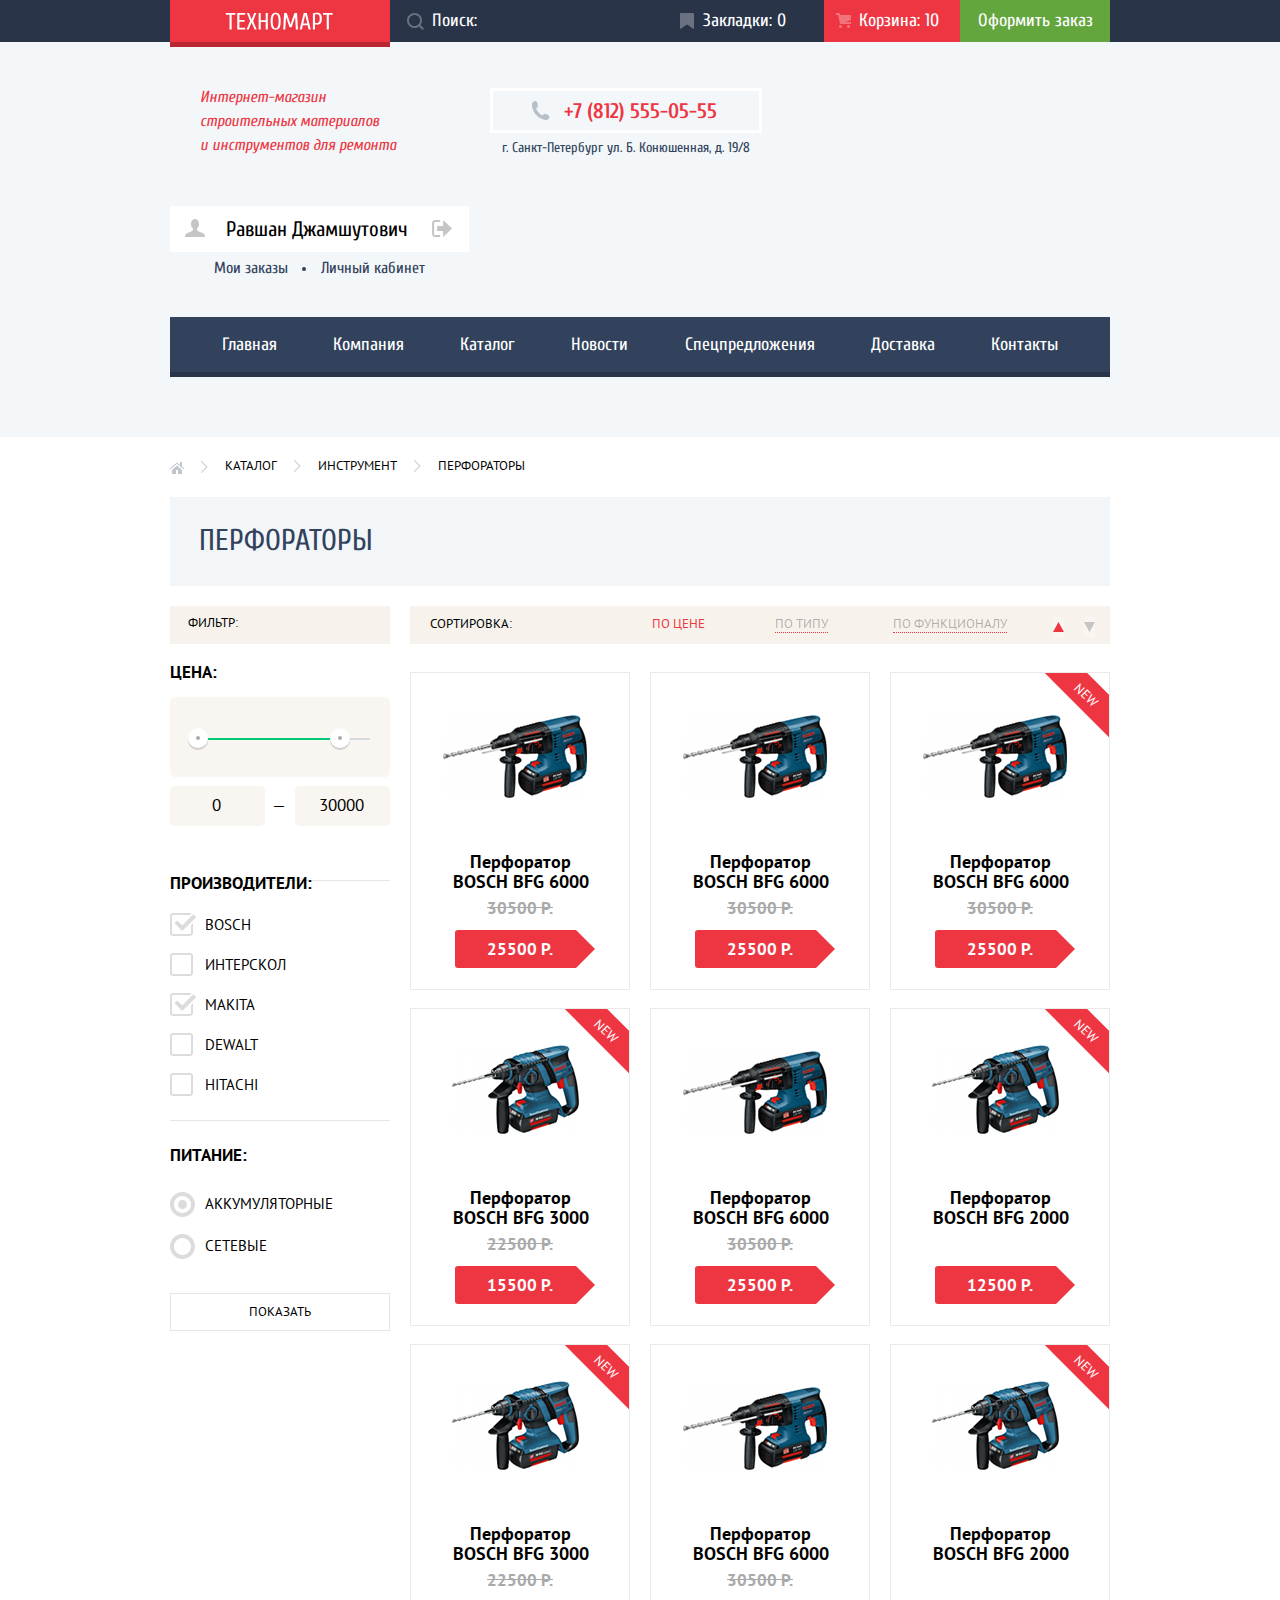
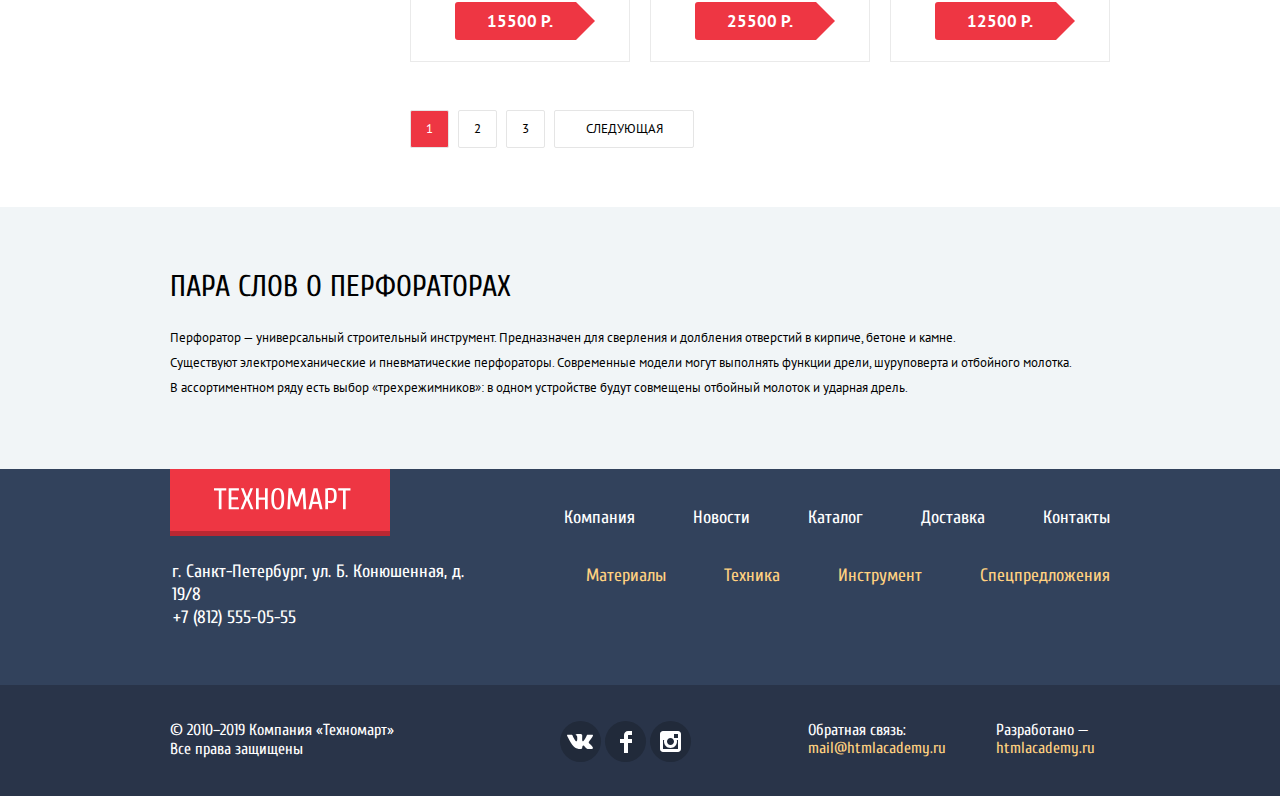
==== catalog.html @ 3a777f49 "Исправление ошибок с поп-апами и доступность сайта" ====
<!DOCTYPE html>
<html lang="ru">
  	<head>
	    <meta charset="utf-8">
	    <title>HTML Academy: Техномарт</title>
	    <link href="https://fonts.googleapis.com/css2?family=Cuprum:ital,wght@0,400;0,700;1,400&display=swap" rel="stylesheet">
	    <link href="https://fonts.googleapis.com/css2?family=PT+Sans:wght@400;700&display=swap" rel="stylesheet">
	    <link href="css/normalize.css" rel="stylesheet">
	    <link href="css/style.css" rel="stylesheet">
  	</head>

  	<body class="page-body inner-page">
	  	<header class="main-header">
		    <div class="top-bar">
	  			<div class="top-bar-content">
			  		<p class="main-header-logo">
			  			<a href="index.html"><img src="img/logo-technomart.svg" width="108" height="118" alt="Логотип компании Техномарт"></a>
			  		</p>
			  		<form class="search-form">
			  			<input class="search" type="search" placeholder="Поиск:">
			  			<svg aria-hidden="true" focusable="false" class="search-icon" width="17" height="17" viewBox="0 0 17 17" fill="none" xmlns="http://www.w3.org/2000/svg">
						<path fill-rule="evenodd" clip-rule="evenodd" d="M13.458 12.044L17 15.586L15.586 17L12.044 13.458C10.782 14.421 9.21 15 7.5 15C3.35786 15 0 11.6421 0 7.5C0 3.35786 3.35786 0 7.5 0C11.6421 0 15 3.35786 15 7.5C15.0001 9.14309 14.4581 10.7403 13.458 12.044ZM7.5 2C4.467 2 2 4.467 2 7.5C2.00331 10.5362 4.4638 12.9967 7.5 13C10.532 13 13 10.532 13 7.5C13 4.467 10.532 2 7.5 2Z"/>
						</svg>
		  			</form>
		          	<a class="bookmarks-link bookmarks" href="#">Закладки: <span>0</span></a>
		        	<a class="cart-link cart cart-full" href="#"> Корзина: <span>10</span></a>
		  			<a class="ordering" href="#">Оформить заказ</a>
		  		</div>
			</div>

	  		<div class="top-bar-grey">
		        <div class="header-bottom">
	    			<p class="company-text">Интернет-магазин строительных материалов <br>и инструментов для ремонта</p>
		  			<div class="phone-address">
		  				<a class="phone-link" href="tel:+78125550555"> +7 (812) 555-05-55</a>
		  				<p class="address">г. Санкт-Петербург ул. Б. Конюшенная, д. 19/8</p>
		  			</div>
		  			<div class="login-account-container">
		    			<div class="account">
			    			<div class="login-content">
			    				<a class="login" href="#">
			    					<svg aria-hidden="true" focusable="false" width="20" height="18" viewBox="0 0 20 18" fill="none" xmlns="http://www.w3.org/2000/svg">
										<path d="M17.881 14.166C15.737 13.431 13.625 12.5 12.674 11.776C12.017 11.275 11.904 10.158 12.157 9.361C13.275 8.458 14.021 6.884 14.021 5.083C14.021 2.276 12.221 0 10 0C7.77902 0 5.97901 2.276 5.97901 5.083C5.97901 6.884 6.72501 8.457 7.84201 9.36C8.09501 10.158 7.98302 11.275 7.32502 11.776C6.37502 12.5 4.26201 13.43 2.11801 14.166C-0.0259852 14.902 1.48343e-05 18 1.48343e-05 18H20C20 18 20.025 14.901 17.881 14.166Z" fill="#C5C5C5"/>
									</svg>
									<p>Равшан Джамшутович</p>
								</a>
			          			<a class="log-out" href="#">
			          				<svg aria-hidden="true" focusable="false" width="20" height="17" viewBox="0 0 20 17" fill="none" xmlns="http://www.w3.org/2000/svg">
									<path d="M20 8.5L11.125 0V6H5.125V11H11.125V17L20 8.5Z" fill="#C5C5C5"/>
									<path d="M2.10598 13.952V3.048C2.12398 2.672 2.27698 1.991 3.11598 1.991H8.14297V0H3.11598C0.937975 0 0.111975 1.81 0.0869751 3.027V13.973C0.111975 15.189 0.937975 17 3.11598 17H8.14297V15.01H3.11598C2.27698 15.01 2.12398 14.327 2.10598 13.952Z" fill="#C5C5C5"/>
									</svg>
			          			</a>
			          		</div>
			    			<div class="account-link-info"> 
			    				<a class="account-link account-order" href="#">Мои заказы</a>
			          			<a class="account-link" href="#">Личный кабинет</a>
			          		</div>
			          	</div>
				    </div>
		  		</div>

		  		<nav class="main-navigation">
		  			<ul class="site-navigation list">
		  				<li>
		  					<a href="index.html">Главная</a>
		  				</li>
		  				<li>
		  					<a href="#">Компания</a>
		  				</li>
		  				<li>
		  					<a href="#">Каталог</a>
		  				</li>
		  				<li>
		  					<a href="#">Новости</a>
		  				</li>
		  				<li>
		  					<a href="#">Спецпредложения</a>
		  				</li>
		  				<li>
		  					<a href="#">Доставка</a>
		  				</li>
		  				<li>
		  					<a href="#">Контакты</a>
		  				</li>
		  			</ul>
		  		</nav>
		    </div>
	  	</header>

	    <main class="container">
		    <div class="container-center">
		        <div class="box-container">
		            <ul class="breadcrumbs-list list">
		                <li class="breadcrumbs-item"><a class="link small-title breadcrumbs-icon" href="index.html"></a></li>
		                <!-- Главная будет в виде иконки -->
		                <li class="breadcrumbs-item"><a class="link small-title" href="#">Каталог</a></li>
		                <li class="breadcrumbs-item"><a class="link small-title" href="#">Инструмент</a></li>
		                <li class="breadcrumbs-item"><a class="link small-title">Перфораторы</a></li>
		            </ul>

		            <h1 class="title box-grey"><span class="title-instruments">Перфораторы</span></h1>
		            <section class="filter">
		                <h2 class="small-title filter-title box-beige">Фильтр:</h2>
		                <form class="filters" method="get" action=https://echo.htmlacademy.ru target="_blank">
		                	<fieldset class="filter-item">
		                		<legend>Цена:</legend>
		                		<div class="range-filter">
		                			<div class="range-controls">
		                				<div class="scale">
		                					<div class="bar"></div>
		                				</div>
		                				<div class="toggle toggle-min" tabindex="0"></div>
		                				<div class="toggle toggle-max" tabindex="0"></div>
		                			</div>
		                			<div class="price-controls">
		                				<label class="min-price">
		                					<input type="number" name="min-price" value="0">
		                				</label>
		                				<label class="max-price"> — 
		                					<input type="number" name="max-price" value="30000">
		                				</label>
		                			</div>
		                		</div>
		                	</fieldset>

		                	<fieldset class="vendors">
		                		<legend class="vendor-title">Производители:</legend>
		                		<ul class="list vendors-list">
		                			<li class="filter-option filter-checkbox">
		                				<input class="visually-hidden filter-input filter-input-checkbox" type="checkbox" name="bosch" id="filter-bosch" checked>
		                				<label for="filter-bosch">BOSCH</label>
		                			</li>
		                			<li class="filter-option filter-checkbox">
		                				<input class="visually-hidden filter-input filter-input-checkbox" type="checkbox" name="interskol" id="filter-interskol">
		                				<label for="filter-interskol">ИНТЕРСКОЛ</label>
		                			</li>
		                			<li class="filter-option filter-checkbox">
		                				<input class="visually-hidden filter-input filter-input-checkbox" type="checkbox" name="makita" id="filter-makita" checked>
		                				<label for="filter-makita">MAKITA</label>
		                			</li>
		                			<li class="filter-option filter-checkbox">
		                				<input class="visually-hidden filter-input filter-input-checkbox" type="checkbox" name="dewalt" id="filter-dewalt">
		                				<label for="filter-dewalt">DEWALT</label>
		                			</li>
		                			<li class="filter-option filter-checkbox">
		                				<input class="visually-hidden filter-input filter-input-checkbox" type="checkbox" name="hitachi" id="filter-hitachi">
		                				<label for="filter-hitachi">HITACHI</label>
		                			</li>		                			
		                		</ul>
		                	</fieldset>
		                	<fieldset class="power">
		                		<legend class="power-title">Питание:</legend>
		                		<ul class="list power-list">
		                			<li class="filter-option filter-radio">
		                				<input class="visually-hidden filter-input-radio filter-input" type="radio" name="charge" value="battery" id="fitler-battery" checked>
		                				<label for="fitler-battery">Аккумуляторные</label>
		                			</li>
		                			<li class="filter-option filter-radio">
		                				<input class="visually-hidden filter-input-radio filter-input" type="radio" name="charge" value="electricity" id="fitler-electricity">
		                				<label for="fitler-electricity">Сетевые</label>
		                			</li>
		                		</ul>
		                	</fieldset>
		                	<button  aria-label="Показать отсротированный товар" type="submit" class="button filter-button">Показать</button>
		                </form>
		            </section>
		            <section class="box-beige sorting">
		                <h2 class="small-title box-beige sorting-title">Сортировка:</h2>
		                <ul class="sorting-list list">
			                <li class="sorting-item small-title"><span class="sortin-dotted sortin-dotted-active" tabindex="0">По цене</span></li>
			                <li class="sorting-item small-title"><span class="sortin-dotted" tabindex="0">По типу</span></li>
			                <li class="sorting-item small-title"><span class="sortin-dotted" tabindex="0">По функционалу</span></li>
		                </ul>
		                <ul class="sorting-button-list list">
		                    <li class="sorting-button sorting-button-smaller active-sorting-button">
			                    <button aria-label="Показать от меньшего к большему" type="button">
			                    	<svg aria-hidden="true" focusable="false" width="11" height="10" viewBox="0 0 11 10" fill="none" xmlns="http://www.w3.org/2000/svg">
									<path d="M5.5 0L11 10L0 10" fill="#EE3643"/>
									</svg>
								</button>

							</li>
		                    <li class="sorting-button sorting-button-bigger">
		                    	<button aria-label="Показать от большего к меньшему" type="button">
			                    	<svg aria-hidden="true" focusable="false" width="11" height="10" viewBox="0 0 11 10" fill="none" xmlns="http://www.w3.org/2000/svg">
									<path d="M5.5 10L0 0H11" fill="#C5C5C5"/>
									</svg>
								</button>
		                    </li>
		                </ul>
		            </section>
		            <section class="catalog catalog-company">
		                <h2 class="visually-hidden">Все перфораторы</h2>
		                <ul class="products-list list">
		                    <li class="products-item list">
		                    	<a class="link" href="#">
		                    		<img src="img/bosh6000.png" width="144" height="128" alt="Перфоратор BOSCH BFG 6000">
			                      	<h3>Перфоратор BOSCH BFG 6000</h3>
			                      	<p class="price-sale">30500 Р.</p>
			                      	<p class="price">25500 P.</p>
		                    	</a>
		                    	<div class="button-buy">
			                    	<button aria-label="Добавить Перфоратор BOSCH BFG 6000 в корзину" class="buy" type="button">Купить</button>
			                    	<button aria-label="Добавить Перфоратор BOSCH BFG 6000 в закладки" class="postpone" type="button">В закладки</button>
			                    </div>
		                 	</li>
		                    <li class="products-item">
		                    	<a class="link" href="#">
		                    		<img src="img/bosh6000.png" width="144" height="128" alt="Перфоратор BOSCH BFG 6000">
				                    <h3>Перфоратор BOSCH BFG 6000</h3>
				                    <p class="price-sale">30500 Р.</p>
				                    <p class="price">25500 P.</p>
				                </a>
				                <div class="button-buy">
			  						<button aria-label="Добавить Перфоратор BOSCH BFG 6000 в корзину" class="buy" type="button">Купить</button>
			                    	<button aria-label="Добавить Перфоратор BOSCH BFG 6000 в закладки" class="postpone" type="button">В закладки</button>
		                    	</div>
		                  	</li>
		                  	<li class="products-item new">
		                   		<a class="link" href="#">
		                   			<img src="img/bosh6000.png" width="144" height="128" alt="Перфоратор BOSCH BFG 6000">
			                      	<h3>Перфоратор BOSCH BFG 6000</h3>
			                      	<p class="price-sale">30500 Р.</p>
			                      	<p class="price">25500 P.</p>
		                    	</a>
		                    	<div class="button-buy">
			  						<button aria-label="Добавить Перфоратор BOSCH BFG 6000 в корзину" class="buy" type="button">Купить</button>
			                    	<button aria-label="Добавить Перфоратор BOSCH BFG 6000 в закладки" class="postpone" type="button">В закладки</button>
		                    	</div>
		                  	</li>
		                 	<li class="products-item new">
		                    	<a class="link" href="#">
		                    		<img src="img/bosh3000.png" width="127" height="112" alt="Перфоратор BOSCH BFG 3000">
			                      	<h3>Перфоратор BOSCH BFG 3000</h3>
			                     	<p class="price-sale">22500 Р.</p>
			                      	<p class="price">15500 P.</p>
		                    	</a>
		                    	<div class="button-buy">
			  						<button aria-label="Добавить Перфоратор BOSCH BFG 3000 в корзину" class="buy" type="button">Купить</button>
			                    	<button aria-label="Добавить Перфоратор BOSCH BFG 3000 в закладки" class="postpone" type="button">В закладки</button>
		                    	</div>
		                  	</li>
		                  	<li class="products-item">
		                    	<a class="link" href="#">
		                    		<img src="img/bosh6000.png" width="144" height="128" alt="Перфоратор BOSCH BFG 6000">
			                      	<h3>Перфоратор BOSCH BFG 6000</h3>
			                      	<p class="price-sale">30500 Р.</p>
			                      	<p class="price">25500 P.</p>
			                    </a>
			                    <div class="button-buy">
			  						<button aria-label="Добавить Перфоратор BOSCH BFG 6000 в корзину" class="buy" type="button">Купить</button>
			                    	<button aria-label="Добавить Перфоратор BOSCH BFG 6000 в закладки" class="postpone" type="button">В закладки</button>
		                    	</div>
		                  	</li>
		                  	<li class="products-item new">
		                    	<a class="link" href="#">
		                    		<img src="img/bosh2000.png" width="127" height="112" alt="Перфоратор BOSCH BFG 2000">
				                    <h3>Перфоратор BOSCH BFG 2000</h3>
				                    <p class="price-sale price-hidden">30500 Р.</p>
				                    <p class="price">12500 P.</p> 
			                    </a>
			                    <div class="button-buy">
			  						<button aria-label="Добавить Перфоратор BOSCH BFG 2000 в корзину" class="buy" type="button">Купить</button>
			                    	<button aria-label="Добавить Перфоратор BOSCH BFG 2000 в закладки" class="postpone" type="button">В закладки</button>
		                    	</div>
		                  	</li>
		                  	<li class="products-item new">
		                    	<a class="link" href="#">
		                    		<img src="img/bosh3000.png" width="127" height="112" alt="Перфоратор BOSCH BFG 3000">
				                    <h3>Перфоратор BOSCH BFG 3000</h3>
				                    <p class="price-sale">22500 Р.</p>
				                    <p class="price">15500 P.</p>   
		                    	</a>
			                    <div class="button-buy">
			  						<button aria-label="Добавить Перфоратор BOSCH BFG 3000 в корзину" class="buy" type="button">Купить</button>
			                    	<button aria-label="Добавить Перфоратор BOSCH BFG 3000 в корзину" class="postpone" type="button">В закладки</button>
		                    	</div>
		                  	</li>
		                  	<li class="products-item">
		                    	<a class="link" href="#">
		                    		<img src="img/bosh6000.png" width="144" height="128" alt="Перфоратор BOSCH BFG 6000">
			                        <h3>Перфоратор BOSCH BFG 6000</h3>
			                      	<p class="price-sale">30500 Р.</p>
			                      	<p class="price">25500 P.</p>
		                    	</a>
			                    <div class="button-buy">
			  						<button aria-label="Добавить Перфоратор BOSCH BFG 6000 в корзину" class="buy" type="button">Купить</button>
			                    	<button aria-label="Добавить Перфоратор BOSCH BFG 6000 в корзину" class="postpone" type="button">В закладки</button>
		                    	</div>
		                  	</li>
		                  	<li class="products-item new">
		                    	<a class="link" href="#">
		                    		<img src="img/bosh2000.png" width="127" height="112" alt="Перфоратор BOSCH BFG 2000">
				                    <h3>Перфоратор BOSCH BFG 2000</h3>
				                    <p class="price-sale price-hidden">30500 Р.</p>
				                    <p class="price">12500 P.</p>
		                    	</a>
			                    <div class="button-buy">
			  						<button aria-label="Добавить Перфоратор BOSCH BFG 2000 в корзину" class="buy" type="button">Купить</button>
			                    	<button aria-label="Добавить Перфоратор BOSCH BFG 2000 в корзину" class="postpone" type="button">В закладки</button>
		                    	</div>
		                  	</li>
		                </ul>
		            </section>
		            <ul class="pagination-list list">
			            <li class="pagination-item page-active"><a class="link pagination-link page-active">1</a></li>
			            <li class="pagination-item"><a class="link pagination-link" href="#">2</a></li>
			            <li class="pagination-item"><a class="link pagination-link" href="#">3</a></li>			            
			            <li class="pagination-item next-page"><a class="link pagination-link" href="#">Следующая</a></li>
		        	</ul>
		        </div>
		    </div>
		    <section class="product-text">
		        <div class="container-center product-info">
		          	<h2 class="title title-black">Пара слов о перфораторах</h2>
		          	<p class="text">Перфоратор — универсальный строительный инструмент. Предназначен для сверления и долбления отверстий в кирпиче, бетоне и камне.</p>
		          	<p class="text">Существуют электромеханические и пневматические перфораторы. Современные модели могут выполнять функции дрели, шуруповерта и отбойного молотка.</p>
		          	<p class="text">В ассортиментном ряду есть выбор «трехрежимников»: в одном устройстве будут совмещены отбойный молоток и ударная дрель.</p>
		        </div>
		    </section>
	    </main>

	    <footer class="page-footer main-footer">
	      	<div class="main-navigation-footer footer-navigation">
		        <div class="nav-bottom top-footer-content"> 
		          	<p class="container-logo">
		            	<a href="index.html" class="main-header-logo footer-logo"><img src="img/logo-footer.svg" width="138" height="23" alt="Логотип компании Техномарт"></a>
		          	</p>
		          	<ul class="footer-navigation-list list">
		            	<li class="footer-navigation-item">
		              		<a class="link link-underline" href="#">Компания</a>
		            	</li>
		            	<li class="footer-navigation-item">
		              		<a class="link link-underline" href="#">Новости</a>
		            	</li>
		            	<li class="footer-navigation-item">
		             		<a class="link link-underline" href="catalog.html">Каталог</a>
		            	</li>
		            	<li class="footer-navigation-item">
		              		<a class="link link-underline" href="#">Доставка</a>
		            	</li>
			            <li class="footer-navigation-item">
			              	<a class="link link-underline" href="#">Контакты</a>
			            </li>
		          	</ul>
			        <div>
			        	<p class="footer-address">г. Санкт-Петербург, ул. Б. Конюшенная, д. 19/8</p>
			        	<p class="footer-phone"><a class="link" href="tel:+78125550555">+7 (812) 555-05-55</a></p>
			    	</div>
			        <ul class="footer-offers-list list">
			            <li><a class="link-underline" href="#">Материалы</a></li>
			            <li><a class="link-underline" href="#">Техника</a></li>
			            <li><a class="link-underline" href="#">Инструмент</a></li>
			            <li><a class="link-underline" href="#">Спецпредложения</a></li>	            
			        </ul>
		        </div>
	      	</div>

		    <div class="footer-darkblue">
		        <div class="nav-bottom bottom-footer-content">
		        	<p class="copyright">© 2010–2019 Компания «Техномарт»<br>
		        	Все права защищены</p>
		          	<ul class="social-list list">
		            	<li class="social-item">
		              		<a class="social-button vkontakte" href="#">
		              			<span class="visually-hidden">Вконтакте</span>
		              			<svg aria-hidden="true" focusable="false" width="27" height="16" viewBox="0 0 27 16" fill="none" xmlns="http://www.w3.org/2000/svg">
									<path d="M16.138 12.51C17.094 12.201 18.318 14.55 19.621 15.449C20.599 16.13 21.348 15.983 21.348 15.983L24.821 15.933C24.821 15.933 26.636 15.821 25.778 14.379C25.707 14.259 25.275 13.31 23.193 11.357C21.016 9.31398 21.311 9.64498 23.932 6.11298C25.529 3.95998 26.168 2.64498 25.968 2.08498C25.776 1.54598 24.603 1.68598 24.603 1.68598L20.69 1.71298C20.309 1.71398 19.986 1.83198 19.839 2.22798C19.836 2.23198 19.218 3.89398 18.394 5.30698C16.653 8.29598 15.958 8.45498 15.67 8.26798C15.009 7.83498 15.176 6.53098 15.176 5.60398C15.176 2.70698 15.608 1.49898 14.33 1.18698C13.903 1.08298 13.591 1.01498 12.502 1.00498C11.11 0.983976 9.928 1.00498 9.258 1.33398C8.813 1.55698 8.472 2.04598 8.679 2.07398C8.939 2.10898 9.522 2.23398 9.834 2.65998C10.235 3.21198 10.223 4.44898 10.223 4.44898C10.223 4.44898 10.452 7.85998 9.683 8.28298C9.155 8.57298 8.433 7.98098 6.88 5.26698C6.087 3.87898 5.488 2.34498 5.488 2.34498C5.488 2.34498 5.372 2.05998 5.162 1.90398C4.912 1.71898 4.562 1.65998 4.562 1.65998L0.848 1.68398C0.848 1.68398 0.29 1.69998 0.0850002 1.94598C-0.0969998 2.16398 0.0700002 2.61398 0.0700002 2.61398C0.0700002 2.61398 2.979 9.49498 6.273 12.961C9.293 16.143 12.725 15.932 12.725 15.932H14.28C14.28 15.932 14.749 15.878 14.989 15.62C15.213 15.38 15.203 14.929 15.203 14.929C15.203 14.929 15.172 12.82 16.138 12.51Z" fill="white"/>
									</svg>
		              		</a>
		            	</li>
			            <li class="social-item">
			              	<a class="social-button facebook" href="#">
			              		<span class="visually-hidden"> Фейсбук</span>
			              		<svg aria-hidden="true" focusable="false" width="12" height="22" viewBox="0 0 12 22" fill="none" xmlns="http://www.w3.org/2000/svg">
									<path d="M12 4V0H8C5.79086 0 4 1.79086 4 4V8H0V12H4V22H8V12H12V8H8V4H12Z" fill="white"/>
								</svg>
			              	</a>
			            </li>
			            <li class="social-item">
			              	<a class="social-button insagram" href="#">
			              		<span class="visually-hidden">Инстаграм</span>
			              		<svg aria-hidden="true" focusable="false" width="21" height="21" viewBox="0 0 21 21" fill="none" xmlns="http://www.w3.org/2000/svg">
									<path fill-rule="evenodd" clip-rule="evenodd" d="M3 0H18C19.65 0 21 1.35 21 3V18C21 19.65 19.65 21 18 21H3C1.35 21 0 19.65 0 18V3C0 1.35 1.35 0 3 0ZM14 10.5C14 8.57 12.43 7 10.5 7C8.57 7 7 8.57 7 10.5C7 12.43 8.57 14 10.5 14C12.43 14 14 12.43 14 10.5ZM3 18V9H4.181C4.0626 9.49127 4.00186 9.99467 4 10.5C4 14.0899 6.91015 17 10.5 17C14.0899 17 17 14.0899 17 10.5C16.9986 9.99464 16.9379 9.49118 16.819 9H18V18H3ZM14 7H18V3H14V7Z" fill="white"/>
								</svg>
			              	</a>
			            </li>
		          	</ul>
		          	<p class="contact-email">Обратная связь:<br>
		            	<a class="yellow-link" href="mailto:mail@htmlacademy.ru">mail@htmlacademy.ru</a>
		            </p>
		          	<p class="developer">Разработано — <br>
		            	<a class="yellow-link" href="https://htmlacademy.ru/intensive/htmlcss">htmlacademy.ru</a>
		          	</p>
		        </div>
		     </div>
	    </footer>
	    <section class="modal modal-buy">
	    	<h2 class="visually-hidden">Уведомление о добавлении товара</h2>
	    	 <p class="name-text">Товар добавлен в корзину!</p>
			<div class="catalog-modal-button">
				<a href="#" class="button button-modal button-cart">Оформить заказ</a>
				<button class="button button-continue button-modal" type="button">Продолжить покупки</button>
			</div>
			<button type="button" class="modal-close" aria-label="Закрыть"></button>
	    </section>
  	</body>
</html>
---- css/style.css ----
:root {
	/*красные оттенки*/
	--basic-red: #EE3643;
	--medium-red: #CA2C37;;
	--cherry-red: #BA2732;

	/*зеленые оттенки*/
	--special-greenlight: #8ED78F;
	--basic-green: #63A63E;
	--medium-green: #5FBB2D;
	--dark-green: #518534;
	--dark-green-shadow: #367315;
	--special-green-range-controls: #00ca74;

	/*серые оттенки*/
	--extra-light-grey: #E5E5E5;
	--white: #FFFFFF;
	--the-lightnest-grey: #C5C5C5;
	--the-lightness-grey-transparent: rgba(197, 197, 197, 0.3);
	--medium-grey: #B5B5B5;
	--basic-greylight: #F3F7F9;
	--basic-greylighter: #F1F5F7;
	--basic-greylighter-transparent: rgba(241, 245, 247, 0.5);
	--extra-dark-grey: #1D2739;
	--darknest-grey: #293449;
	--grey-blue: #32425C;
	--grey-blue-transparent: rgba(50, 66, 92, 0.5);
	--beige: #F9F5F0;
	--light-beige: #F7F3EC;;
	--black: #000000;
	--grey-light-medium: #A9A9A9;
	--grey-light-medium-transparent: rgba(169, 169, 169, 0.3);
	--white-button: rgba(255, 255, 255, 0.3);
	--ultra-light-grey: #EAEAEA;
	--light-grey-transparent: rgba(255, 255, 255, 0.5);
	--white-half-transparent: rgba(255, 255, 255, 0.5);
	--black-transparent: rgba(0, 0, 0, 0.15);
	--white-transparent: rgba(0, 0, 0, 0.0001);
	--grey--transparent-dark: rgba(0, 0, 0, 0.24);
	--basic-blue-grey: #F2F6F8;
	--light-black-transparent: rgba(0, 0, 0, 0.3);
	--the-darknest-blue: #212A3A;
	--special-border-blue: #405069;
	--special-border-dark-blue: #293449;
	--special-popup-grey: F4F4F4;
	--special-icon-enter-blue: #3D546F;
	--special-grey-range: #D7DCDE;
	--special-grey-toggle: #ababab;
	--special-toggle-shadow-grey: #cfcfcf;;
	/*оттенки желтого*/

	--basic-yellow: #FFBF47;
	--special-yellowlight: #FFD180;	
	--special-yellowlight-transparent: rgba(255, 209, 128, 0.5);
	--bright-yellow: #FFBF47;

	--special-blue: #3BBCE3;
	--special-pink: #DC91D8;

	--gradient-lightness-grey: linear-gradient(180deg, #FFFFFF 0%, rgba(255, 255, 255, 0) 100%), #EAEAEA;
}

body {
	min-width: 1200px;
	margin: 0;
	padding: 0;
	font-family: "Cuprum", Arial, sans-serif;
	font-size: 18px;
	line-height: 24px;
	font-weight: 400;
	color: var(--black);
	background-color: var(--white);
	background-position: top center;
	background-repeat: no-repeat;
}

a {
	text-decoration: none;
}

img {
	max-width: 100%;
  	height: auto;
}

.main-header {
	background-color: var(--basic-greylight);
	margin: 0;
	margin-bottom: 14px;
	display: grid;
	grid-template-rows: min-content min-content;
	padding-bottom: 60px;

}

.top-bar {
	color: var(--white);
	background-color: var(--darknest-grey);

}

.top-bar-content {
	display: flex;
	justify-content: space-between;
	width: 940px;
  	margin: 0 auto;
  	min-height: 42px;
  	align-items: center;
}

.top-bar-grey {
	display: grid;
	grid-template-rows: 1fr min-content;
	width: 940px;
  	margin: 0 auto;
}

.main-header-logo {
	width: 220px;
	min-height: 42px;
	padding: 0;
	margin: 0;
	background-color: var(--basic-red);
	text-transform: uppercase;
	color: var(--white);
	box-shadow: 0px 5px 0px var(--cherry-red);
}



.main-header-logo:active {
	background-color: var(--cherry-red);
}

.main-header-logo img {
	position: relative;
	top: 12px;
	left: 55px;
}
.search-form {
  position: relative;

}
.search {
	background-color: var(--darknest-grey);
	min-width: 270px;
	min-height: 42px;
	position: relative;
	padding-left: 42px;
	border: none;
	
}

.search::-webkit-input-placeholder {
	color: var(--white);

}

.search-icon {
    position: absolute;
    width: 17px;
    height: 17px;
    bottom: 12px;
    left: 17px;
    fill: var(--white-button);
}

.search:hover::placeholder {
  color: var(--white);
}

.search:hover + .search-icon {
  fill: var(--white);
}

.search:focus {
	background-color: var(--white);
	color: var(--black);
	border: none;
}


.search:focus + .search-icon  {
    fill: var(--basic-red);
}


.ordering{
	background-color: var(--basic-green);
	color: var(--white);
	width: 150px;
	height: 42px;
	text-align: center;
	box-sizing: border-box;
	padding-top: 9px;

}

.ordering:active {
	color: var(--light-grey-transparent);
}


.bookmarks-link {
	color: var(--white);
	display: block;
	padding: 0;
	margin: 0;
	
	padding: 9px 0px 9px 43px;
	position: relative;
	width: 164px;
	box-sizing: border-box;
}

.bookmarks-link::before {

	content: "";
  	position: absolute;
  	width: 14px;
  	height: 15.58px;
  	background-image: url("../img/icon-bookmark.svg");
  	background-repeat: no-repeat;
  	background-position: 0 0;
  	top: 13px;
  	left: 20px;
  	opacity: 0.3;
}

.bookmarks-link:hover::before,
.cart-link:hover::before {
	opacity: 1;

}

.bookmarks-link:active {
	color: var(--light-grey-transparent);
}


.cart-link {
	color: var(--white);
	display: block;
	padding: 9px 0px 9px 35px;
	position: relative;
	width: 136px;
	box-sizing: border-box;
	text-align: left;
}

.cart-link::before {
	content: "";
	position: absolute;
	top: 13px;
	left: 12px;
	width: 15px;
	height: 15px;
	background-image: url("../img/icon-cart.svg");
	background-repeat: no-repeat;
	background-position: 0 0;
	opacity: 0.3;
}

.cart-link:active {
	color: var(--light-grey-transparent);
	display: block;
}

.cart-full {
	background-color: var(--basic-red);
}

.header-bottom {
	display: flex;
	flex-wrap: wrap;
	justify-content: flex-start;
	align-items: flex-start;
	width: 940px;
  	margin: 0 auto;
  	margin-bottom: 40px;
  	padding: 0;
}

.company-text {
	font-style: italic;
	font-size: 16px;
	line-height: 24px;
	color: var(--basic-red);
	width: 197px;
	margin: 0;
	padding: 0;
	padding-top: 42.5px;
	padding-left: 30px;
	margin-right: 93px;
	
}

.phone-address {
	text-align: center;
	padding-top: 46px;
	margin-right: 51px;

}

.phone-link {
	display: block;
	border: 3px solid var(--white);
	text-align: center;
	box-sizing: border-box;
	padding: 5px 42px 4px 71px;
	margin: 0;
	color: var(--basic-red);
	font-weight: bold;
	font-size: 21px;
	line-height: 30px;
	position: relative;
}

.phone-link::before {
	content: "";
	position: absolute;
	top: 10px;
	left: 38px;
	width: 19px;
	height: 19px;
	background-image: url("../img/icon-phone.svg");
	background-repeat: no-repeat;
	background-position: 0 0;
}

.address {
	font-size: 14px;
	line-height: 24px;
	color: var(--grey-blue);
	margin: 0;
	padding: 0;
	padding-top: 3px;
}

.enter {
	padding-top: 46px;
	display: flex;
	flex-wrap: wrap;
	margin-left: auto;

}

.login-link {
	display: block;
	background-color: var(--white);
	font-size: 21px;
	line-height: 21px;
	color: var(--black);

}

.login-registration-link {
	
	padding: 12px 24px;
	

}

.login-enter-link {
	color: var(--black);
	background-color: var(--white);
	margin: 0;
	margin-right: 10px;
	padding: 12px 27px 12px 20px;
	position: relative;

}


.login-enter-link:hover {
	color: var(--basic-red);
}

.login-enter-link:active {
	color: var(--the-lightnest-grey);
}

.login-enter-link:hover path,
.login:hover path,
.log-out:hover path {
	fill: var(--special-icon-enter-blue);
}

.list {
	list-style: none;
}


.main-navigation {
	background: var(--grey-blue);
	box-shadow: inset 0px -5px 0px var(--darknest-grey);
	grid-row: 2/3;	
}

.site-navigation {
	display: flex;
	flex-wrap: wrap;
	justify-content: space-between;
	margin: 0;
	padding: 0 26px;

}

.site-navigation a {
	padding-top: 16px;
	padding-bottom: 20px;
/*	padding-right: 24px;*/
	display: block;
	color: var(--white);

}

.site-navigation a:first-child {
	padding-left: 26px;
}

.site-navigation a:last-child {
	padding-right: 26px;
}


.site-navigation a:hover {
	background-color: var(--darknest-grey);
}

.site-navigation a:active {
	background-color: var(--extra-dark-grey);
	color: var(--white-half-transparent);
}


.categories {
	color: var(--white);
  	margin-bottom: 59px;
  	padding-top: 45px;
}



.categories-list {
	color: var(--white);
	margin: 0;
  	padding: 0;
  	display: grid;
	grid-template-columns: min-content min-content min-content;
	grid-template-rows: min-content 123px min-content;
  	gap: 20px;

}

.categories-list a:hover {
	background-color: var(--the-lightness-grey-transparent);
}

.categories-list a:active {
	background-color: var(--grey-light-medium-transparent);
}


.categories-list li {
	font-size: 24px;
	line-height: 30px;
	min-width: 300px;
  	height: 123px;
  	position: relative;
}

.categories-item .title-bold {
	padding: 0;
	margin: 0;
	padding-top: 20px;
	padding-left: 23px;

}

.materials-item {
	background-color: var(--basic-yellow);
	overflow: hidden;
}

.new:before {
	display: block;
	position: absolute;
	content: "NEW";
	background-position: 0 0;
	background-repeat: no-repeat;
	width: 100px;
	height: 30px;
	background-color: var(--basic-red);
	color: var(--white);
	transform: rotate(45deg);
	text-align: center;
	padding-top: 2px;
	font-size: 14px;
	left: 226px;
	top: 7px;
	box-sizing: border-box;
	font-weight: 200;
}

.products-list .new:before {
	left: 146px;
	top: 6px;
	font-size: 13px;
	padding-top: 8px;


}

.instruments-item{
	background-color: var(--special-blue);
}

.technics-item {
	background-color: var(--special-pink);
}
.sales-item {
	background-color: var(--special-greenlight);
	grid-row: 2/3;
	grid-column: 3/4;
}

.delivery-item {
	background-color: var(--basic-yellow);
	grid-row: 3/4;
	grid-column: 3/4;
}



.slider {
	grid-row: 2/4;
	grid-column: 1/3;
}


.materials-item::after,
.instruments-item::after,
.technics-item::after,
.sales-item::after,
.delivery-item::after {
	content: "";
  	position: absolute;
  	background-repeat: no-repeat;
  	background-position: 0 0;

}

.materials-item::after {
  	width: 44px;
  	height: 65px;
  	background-image: url("../img/icon-materials.svg");
  	top: 31px;
  	left: 213px;
}

.instruments-item::after {
	width: 75px;
  	height: 61px;
  	background-image: url("../img/icon-instruments.svg");
  	top: 34px;
  	left: 194px;

}

.technics-item::after {
	width: 78px;
  	height: 62px;
  	background-image: url("../img/icon-technics.svg");
  	top: 31px;
  	left: 191px;

}

.sales-item::after {
	width: 59px;
  	height: 73px;
  	background-image: url("../img/icon-sales.svg");
  	top: 27px;
  	left: 196px;

}

.delivery-item::after {
	width: 78px;
  	height: 63px;
  	background-image: url("../img/icon-delivery.svg");
  	top: 32px;
  	left: 191px;

}

.categories-link {
	position: absolute;
	content: "";
	background-repeat: no-repeat;
	background-position: 0 0;
	left: 23px;
	top: 64px;
	width: 135px;
	height: 38px;
	display: block;
	text-align: center;
	padding: 0;
	padding-top: 10px;
	margin: 0;
	font-size: 14px;
	line-height: 18px;
	background-color: var(--white-button);
	color: var(--white);
	text-transform: uppercase;
	box-sizing: border-box;
}

.title-bold {
	font-weight: bold;
}

.slider-item {
	position: relative;

}

.slider-item span,
.slider-item p,
.slider-item .button  {
	position: absolute;
	content: "";
  	background-repeat: no-repeat;
  	background-position: 0 0;
  	left: 24px;
}

.slider ul {
	margin: 0;
	padding: 0;

}

.slider-item {
	display: grid;
	grid-template-columns: 1fr;
	grid-template-rows: 1fr;
}

.slider-item img {
	background-color: var(--darknest-grey);
	grid-column: 1/2;
	grid-row: 1/2;

}
.slider-item span {
	font-size: 36px;
	line-height: 36px;
	text-transform: uppercase;
	grid-column: 1/2;
	grid-row: 1/2;
	padding: 0;
	margin: 0;
	top: 23px;
}

.slider-item p {
	font-size: 18px;
	line-height: 24px;
	grid-column: 1/2;
	grid-row: 1/2;
	padding: 0;
	margin: 0;
	top: 64px;	
}

.slider-item .button {
	grid-column: 1/2;
	grid-row: 1/2;
	display: block;
	width: 192px;
	height: 38px;
	padding: 0;
	padding-top: 11px;
	margin: 0;
	top: 201px;
  	width: 192px;
  	height:38px;
  	text-align: center;
  	box-sizing: border-box;

}

.slider-item a:hover{
	background-color: var(--medium-red);

}

.slider-item .link-slider:active {
	background-color: var(--cherry-red);

}

.slider-item .link-slider {
	grid-column: 1/2;
	grid-row: 1/2;

}

.button {
	font-size: 14px;
	line-height: 18px;
	text-transform: uppercase;
	background-color: var(--basic-red);
	color: var(--white);
	min-width: 192px;
	min-height: 38px;
	box-sizing: border-box;
}

.button:hover {
	background-color: var(--medium-red);
}

.button:active {
	background-color: var(--cherry-red);
}

.slider-button {
	border: none;
	padding: 0;
	margin: 0;
	position: absolute;
	content: "";
	background-repeat: no-repeat;
	background-position: 0 0;
	width: 21px;
  	height: 40px;
  	background-image: url("../img/icon-left.svg");
  	background-color: transparent;
  	top: 122px;
}

.slider-button-left {
	left: 25px;

}

.slider-button-right {
	left: 578px;
	transform: scale(-1, 1);

}

.slider-controls {
  position: absolute;
  top: 220px;
  left: 295px;
  z-index: 20;
  display: flex;
  width: 30px;
  justify-content: space-between;
  }


  .slider-controls button {
  padding: 0;
  width: 10px;
  height: 10px;
  background-color: var(--white);
  border: 2px solid var(--white);
  border-radius: 50%;
  cursor: pointer;
}

.slide {
	display: none;
}

.slide-current {
	display: block;

}
.slider-controls .current {
  background-color: var(--basic-red);
}

.title {
	color: var(--grey-blue);
	font-size: 30px;
	line-height: 30px;
	text-transform: uppercase;
	font-weight: normal;
}

.title-gray {
	background-color: var(--beige);
	margin: 0;
	padding: 0;
	padding-top: 29px;
	padding-bottom: 30px;
	padding-left: 28px;
}

.catalog-company {
	margin-bottom: 24px;
}

.products {
	display: grid;
	grid-template-columns: 1fr;
	grid-template-rows: min-content 1fr;
	gap: 20px;
	margin-bottom: 70px;

}

.products-title {
	display: flex;
	justify-content: space-between;
	align-items: center;
	background-color: var(--beige);
}


.products-title .button,
.brands-title .button {
	display: block;
	padding: 0;
	margin: 0;
	padding: 11px 24px 9px 24px;
	box-sizing: border-box;
}

.products-title .button {
	margin-right: 14px;

}

.brands-title .button {
	margin-right: 19px;
}

.products-list {
	font-family: "PT Sans", Arial, sans-serif;
	font-weight: bold;
	font-size: 17px;
	line-height: 18px;
	display: grid;
	grid-template-columns: 1fr 1fr 1fr 1fr;
	gap: 20px;
	margin: 0;
  	padding: 0;

}

.products-item {
	border: 1px solid var(--ultra-light-grey);
	box-sizing: border-box;
	display: flex;
	flex-wrap: wrap;
	width: 220px;
	min-height: 318px;
	position: relative;
	overflow: hidden;

}

.button-buy {
	display: none;
	padding-left: 41px;
	padding-top: 38px;
}


.button-buy button {
	min-width: 135px;
	height: 38px;
	margin: 0;
	text-align: left;
	box-sizing: border-box;
	position: relative;
	text-align: center;
}

.button-buy .buy {
	padding-left: 53px;
	text-align: left;
	margin-bottom: 10px;
}

.buy::before {
	position: absolute;
	content: "";
	background-position: 0 0;
	background-repeat: no-repeat;
	background-image: url("../img/icon-cart.svg");
	width: 15px;
	height: 15px;
	top: 10px;
	left: 30px;
	opacity: 0.3;
}

.products-item:hover img,
.products-item:focus-within img{
	visibility: hidden;

}
.products-item:hover .button-buy,
.products-item:focus-within .button-buy {
	display: block;
	position: absolute;
}


.products-item:hover {
	box-shadow: 0px 0px 20px var(--ultra-light-grey);
}

.products-item a{
	display: flex;
	flex-wrap: wrap;
  	flex-direction: column;
  	align-items: center;
  	justify-content: flex-end;
  	width: 220px;
  	flex-grow: 1;
}

.products-item h3 {
	font-size: 18px;
	line-height: 20px;
	color: var(--black);
	margin: 0;
	padding: 0;
	padding-left: 31px;
	padding-right: 30px;
	text-align: center;
	margin-top: auto;
}

.products-item .price-sale {
	text-decoration-line: line-through;
	text-transform: uppercase;
	color: var(--grey-light-medium);
	margin: 0;
	padding-top: 7px;
	padding-bottom: 13px;
}

.price {
	color: var(--white);
	background-color: var(--basic-red);
	min-width: 121px;
	min-height: 38px;
	margin: 0;
	margin-left: -10px;
	margin-bottom: 21px;
	padding: 0;
	padding-left: 10px;
	padding-top: 10px;
	box-sizing: border-box;
	text-align: center;
	border-top-left-radius: 3px;
	border-bottom-left-radius: 3px;
	position: relative;
	
}

.price::after {
	content: ''; 
    position: absolute; 
    left: 121px;
    top: 0; 
    border: 19px solid transparent; 
    border-left: 19px solid var(--basic-red); 
}

.price-hidden {
	visibility: hidden;

}

.products-item img {
	padding-top: 8px;
	padding-bottom: 7px;
	padding-right: 10px;
	margin: auto;
	justify-content: center;
	object-fit: contain;
}

.brands {
	display: grid;
	grid-template-rows: min-content 1fr;
	gap: 20px;
	margin-bottom: 70px;
	position: relative;
}

.brands-title {
	grid-row: 1/2;
	display: flex;
	justify-content: space-between;
	align-items: center;
	background-color: var(--beige);
}

.brands-title .button {
	margin-left: 19px;
	padding: 12px 39px 9px 39px;
}

.brands-list {
	display: grid;
	grid-template-columns: 1fr 1fr 1fr 1fr;
	grid-template-rows: 1fr 1fr;
	gap: 20px;
	margin: 0;
	padding: 0;

}

.brands-item {
	border: 1px solid var(--ultra-light-grey);
	box-sizing: border-box;
	display: flex;
	flex-direction: column;
	flex-wrap: wrap;
	align-items: center;
	justify-content: center;
	min-width: 220px;
	min-height: 145px;
}

.brands-item img {
	object-fit: contain;
}

.brands-item a {
	display: flex;
	justify-content: center;
	align-items: center;
	flex-grow: 1;
	width: 100%;
}


.brands-item:hover {
	box-shadow: 0px 4px 20px var(--black-transparent);

}

.brands-item:active {
	background-color: var(--white-transparent);
	box-shadow: 0px 4px 20px var(--black-transparent);
	opacity: 0.3;
}


.features {
	background-color: var(--basic-greylighter)
	display: grid;
	grid-template-rows: 1fr 1fr;
	background-color: var(--basic-greylighter);
	padding-top: 68px;
	margin-bottom: 70px;
}
.service-description {
	grid-row: 2/3;

}
.service-description .title {
	margin: 0;
	margin-bottom: 23.5px;
	padding: 0;

}
.service-description .text {
	margin: 0;
	margin-bottom: 69px;
	padding: 0;
	line-height: 25px;
	width: 500px;

}

.features-description {
	grid-row: 2/3;
	display: grid;
	grid-template-columns: 240px 1fr;
}

.features-button-list {
	margin: 0;
	padding: 0;
	padding-top: 3px;
	position: relative;

}

.features-button a{
	display: block;
	width: 240px;
	min-height: 61px;
	font-weight: bold;
	font-size: 21px;
	line-height: 30px;
	background-color: var(--grey-blue);
	color: var(--white);
	padding-top: 13.5px;
	padding-left: 23px;
	padding-right: 5px;
	box-sizing: border-box;
}


.features-button-list:after {
	content: "";
	position: absolute;
	background-repeat: no-repeat;
	background-position: 0 0;
	background-image: url(../img/Layer118.png);
	width: 10px;
	height: 279px;
	top: -40px;
	left: 230px;

}

.features-button-list a:not(.features-button-active):hover{
	background-color: var(--darknest-grey);
}

.features-button-active a{
	background-color: var(--white);
	color: var(--grey-blue);
}

.features-button:not(.features-button-active) {
  	border-bottom: 1px solid var(--special-border-dark-blue);
  	box-shadow: 0px 1px 0 var(--special-border-blue) inset;
}

.features-list {
	margin: 0;
	padding: 0;
	padding-left: 80px;
}


.delivery,
.credit,
.guarantee {
	background-repeat: no-repeat;
}


.delivery {
	background-image: url(../img/blue-car.png);
	background-position: 150px 20px;
}

.credit {
	background-image: url(../img/credit.png);
	background-position: 160px 15px;
}

.guarantee {
	background-image: url(../img/guarantee.png);
	background-position: 210px 10px;
}

.features-item .title {
	margin: 0;
	padding: 0;
	margin-bottom: 28px;
}

.text {
	font-family: "PT Sans", Arial, sans-serif;
	font-size: 13px;
	line-height: 24px;
	color: var(--black);
	margin: 0;
	padding: 0;

}

.features-item .text{
	min-height: 227px;
	line-height: 25px;
	width: 350px;

}

.about-company {
	display: grid;
	grid-template-columns: 3fr 1fr;
	margin-bottom: 69px;
	padding-right: 179px;
	line-height: 24px;
}

.about-company section:first-child {
	padding-right: 179px;
}


.about-company .text {
	min-width: 460px;
}
.title-black {
	color: var(--black);
}


.partners-list {
	font-size: 18px;
	line-height: 24px;
	margin: 0;
	padding: 0;
	padding-top: 3px;
}
.partner-item:not(:last-child) {
	padding-bottom: 12px; 
}

.partner-item:last-child {
	padding-bottom: 22px; 

}
.partner-item {
	padding-left: 37px; 
	position: relative;
}
.partner-item::before {
	content: "";
	position: absolute;
	background-repeat: no-repeat;
	background-position: 0 0;
	width: 25px;
	height: 2px;
	background-color: var(--basic-red);
	left: 0px;
	top: 13px;
}
.button-info,
.button-ask {
	margin: 0;
	padding: 0;
	padding-top: 11px;
	padding-bottom: 9px;
	display: block;
	border: none;
	text-align: center;
	width: 300px;
	box-sizing: border-box;
}

.button-info {
	width: 220px;
}
.button-map {
	border: none;
	width: 300px;
}

.about-us .title,
.contact-info .title {
	margin: 0;
	padding: 0;
	padding-bottom: 23px; 
	width: 400px;
}
.contact-info .text {
	padding-bottom: 34px;
	width: 400px;
}

.contact-info img {
	width: 300px;
	height: 158px;
	padding-bottom: 19px;
}

.container-logo {
	margin: 0;
	padding: 0;
	margin-bottom: 27px;
}
.container-logo img {
	position: relative;
	top: 18px;
	left: 43px;
}

.bottom-footer-content {
	display: grid;
	grid-template-columns: 1fr 1fr min-content min-content;
	padding-top: 36px;
	padding-bottom: 34px;
}

.main-footer a {
	color: var(--white);
	font-size: 18px;
}

.footer-logo {
	display: block;
	height: 62px;
	width: 220px;
	box-sizing: border-box;
}

.footer-offers-list a {
	color: var(--special-yellowlight);
}

.footer-darkblue {
	background-color: var(--darknest-grey);
	color: var(--white);
	font-size: 16px;
	line-height: 18px;
}

.footer-darkblue .yellow-link {
	color: var(--special-yellowlight);
} 

.link-underline:hover {
	text-decoration: underline;
}

.footer-navigation-item:not(:last-child) {
	padding-right: 25px;

}
.footer-navigation-item:last-child) {
	padding-right: 0;

}
.footer-navigation-item:first-child) {
	padding-left: 160px;

}

.footer-navigation-item .link-underline:active {
	color: var(--basic-greylighter-transparent);

}

.footer-offers-list .link-underline:active {
	color: var(--special-yellowlight-transparent);
}

.yellow-link:hover {
	text-decoration: underline;
}

.yellow-link:active {
	color: var(--basic-red);
}


.visually-hidden {
	position: absolute;
	width: 1px;
	height: 1px;
	margin: -1px;
	border: 0;
	padding: 0;
	white-space: nowrap;
	clip-path: inset(100%);
	clip: rect(0 0 0 0);
	overflow: hidden;
}

.page {
	height: 100%;
}

.page-body {
	min-height: 100%;
  	display: grid;
  	grid-template-rows: min-content 1fr min-content;
  	align-content: start;
}

.container-center {
  width: 940px;
  margin: 0 auto;
}

.main-footer {
	display: grid;
	grid-template-rows: min-content min-content;
}

.nav-bottom {
	width: 940px;
	margin: 0 auto;
}

.top-footer-content {
	display: grid;
	grid-template-columns: 326px 1fr;
	grid-template-rows: min-content min-content;
	padding-bottom: 55px;

}
.footer-navigation {
	color: var(--white);
}


.footer-navigation-list {
	display: flex;
	flex-wrap: wrap;
	justify-content: space-between;
	margin: 0;
	margin-top: 37px;
	margin-left: 68px;
	padding: 0; 
}

.footer-address {
	margin: 0;
	padding: 0;
	padding-top: 2px;
	padding-left: 2px;
	font-size: 18px;
	line-height: 23px;
}

.footer-phone {
	margin: 0;
	padding: 0;
	padding-left: 3px;
}

.footer-offers-list {
	display: flex;
	flex-wrap: wrap;
	justify-content: space-between;
	margin: 0;
	padding: 0;
	padding-left: 90px;
	padding-top: 6px;
}

.bottom-footer-content .copyright{
	margin: 0;
	padding: 0;
	min-width: 237px;
	line-height: 19px;
}

.social-list {
	display: flex;
	justify-content: flex-start;
	margin: 0;
	padding: 0;
	padding-left: 116px;

}
.social-item {
	background-color: var(--the-darknest-blue);
	border-radius: 50px;
	width: 41px;
	height: 41px;
	text-align: center;
	margin: 0;
	padding: 0;
	margin-right: 4px;
	box-sizing: border-box;
}

.social-item:hover,
.social-item:focus {
	background-color: var(--basic-red);
}

.vkontakte {
	display: block;
	padding-top: 12px;
}
.facebook {
	display: block;
	padding-top: 10px;
}
.insagram {
	display: block;
	padding-top: 10px;

}

.contact-email,
.developer {
	font-size: 16px;
	line-height: 18px;
	margin: 0;
	padding: 0;
}

.contact-email a,
.developer a {
	font-size: 16px;
	line-height: 18px;
}

.contact-email {
	padding-left: 90px;
}

.developer {
	padding-left: 50px;
	margin-right: 15px;
}

.box-container {
	display: grid;
	grid-template-columns: 220px 1fr;
	gap: 20px;
	margin-bottom: 59px;

}

.box-container .title {
	grid-column: 1/3;
	grid-row: 2/3;
	margin: 0;
	margin-bottom: 20px;
	padding: 0;

}

.breadcrumbs-list {
	grid-column: 1/-1;
	grid-row: 1/2;
	margin: 0;
	padding: 0;

}

.box-container .filter {
	grid-column: 1/2
	margin: 0;
	padding: 0;

}

.catalog {
	grid-column: 2/3;
}

.catalog .products-list {
	display: grid;
	column-gap: 20px;
	grid-template-columns: 1fr 1fr 1fr;
	row-gap: 18px;
	margin: 0;
  	padding: 0;
}

.product-info .title-black {
	padding: 0;
	margin: 0;
	padding-top: 64.5px;
	padding-bottom: 23px;
}

.product-info .text {
	margin: 0;
	padding: 0;
	width: 950px;
	font-size: 13px;
	line-height: 25px;
}

.main-navigation-footer {
	background-color: var(--grey-blue);
}


/*Каталог*/

.box-container .box-grey {
	background-color: var(--basic-blue-grey);
	min-height: 89px;
	padding: 0;
	padding-top: 29px;
	padding-left: 29px;
	margin: 0;
	box-sizing: border-box;

}

.title-instruments {
	width: 900px;
}

.box-beige {
	background-color: var(--light-beige);
}

.small-title {
	font-size: 13px;
	line-height: 18px;
	text-transform: uppercase;
	font-family: "PT Sans", Arial, sans-serif;
	font-weight: normal;

}

.login-account-container {
	padding-top: 46px;
	box-sizing: border-box;
}

.account {
	display: flex;
	flex-wrap: wrap;
	justify-content: space-between;
	align-items: center;
	width: 299px;
	box-sizing: border-box;
}

.login-content {
	display: flex;
	flex-wrap: wrap;
	background-color: var(--white);
	min-width: 299px;
	margin-bottom: 7px;
}


.login-content:active {
	color:var(--the-lightnest-grey);
}

.login-content svg {
	padding: 13px 21px 8px 15px;
}

.login {
	display: flex;
	flex-grow: 1;
}


.login p {

	font-size: 21px;
	/*line-height: 21px;*/
	color: var(--black);
	margin: 0;
	padding: 0;
	padding-top: 11px;

}

.account-link-info {
	display: flex;
	flex-wrap: wrap;
	justify-content: center;
	width: 299px;
}
.account-order:first-child {
	padding-right: 33px;
	position: relative;
}

.account-order::after {
	position: absolute;
	content: "";
	background-position: 0 0;
	width: 4px;
	height: 4px;
	border-radius: 50%;
	background-color: var(--grey-blue);
	right: 15px;
	top: 8px;
}

.log-out svg {
	padding: 14px 17px 8px 20px;
}

.account-link {
	font-size: 16px;
	line-height: 18px;
	color: var(--grey-blue);
}


.account-link:hover {
	color: var(--basic-red);

}
.account-link:active {
	color:var(--the-lightnest-grey);
}

.sorting {
	display: flex;
	flex-wrap: wrap;
	justify-content: flex-start;
	width: 700px;
	margin: 0;
	margin-bottom: 8px;
	padding: 0;
} 

.sorting-title {
	margin: 0;
	padding: 0;
	padding-top: 9px;
	padding-left: 20px;
	padding-bottom: 11px;
	margin-right: 140px;
	align-items: stretch;

}

.sorting-list {
	display: flex;
	flex-wrap: wrap;
	justify-content: space-between;
	padding: 0;
	margin: 0;
	padding-top: 9px;
	padding-bottom: 11px;
	margin-right: 30px;
	max-width: 370px;
	box-sizing: border-box;
}

.sorting-item {
	margin: 0;
	padding: 0;
	padding-right: 70px;
}

.sorting-item:last-child {
	padding-right: 0px;
	margin-left: -5px;
}


.sorting-button-list {
	display: flex;
	flex-wrap: wrap;
	padding: 0;
	padding-top: 9px;
	margin: 0;
	margin-left: auto;
	margin-right: 15px;

}
.sorting-button {
	margin: 0;
	padding: 0;
	padding-top: -3px;

}

.sorting-button button {
	outline: none;
	border: none;
	background-color: var(--beige);
	margin: 0;
	padding: 0;
}

.sorting-button-smaller {
	padding-right: 20px;

}


.sorting-button path {
	fill: var(--the-lightnest-grey);
}

.sorting-button:hover path,
.sorting-button:focus-within path  {
	fill: var(--black);
}

.sorting-button:active path,
.active-sorting-button path {
	fill: var(--basic-red);
}

.sorting-item .sortin-dotted{
	color:var(--light-black-transparent);
	border-bottom: 1px dotted var(--basic-red);

}

.sorting-item .sortin-dotted-active {
	color: var(--basic-red);
	border-bottom: none;
}

.sorting-item .sortin-dotted:hover {
	color: var(--black);
	border-bottom: 1px solid var(--basic-red);
}

.sorting-item .sortin-dotted:active {
	color: var(--basic-red);
	border-bottom: none;
}

.breadcrumbs-list {
	display: flex;
	flex-wrap: wrap;
	justify-content: flex-start;
	align-items: center;
	padding-top: 2px;

}

.breadcrumbs-list li {
  position: relative;
  margin-right: 41px;
  position: relative;
}

.breadcrumbs-list li:last-child {
  margin-right: 0;
}

.breadcrumbs-icon {
	display: block;
	background-image: url("../img/icon-home.svg");
	background-repeat: no-repeat;
	background-position: 0 8px;
	width: 14px;
	height: 12px;
	padding-top: 10px; 

}

.breadcrumbs-item .small-title {
	color: var(--black);
}


.breadcrumbs-item:not(:last-of-type)::after {
	position: absolute;
	content: "";
	background-position: 0 0;
	background-image: url("../img/icon-right-small.svg");
	background-repeat: no-repeat;
	width: 8px;
	height: 14px;
	right: -24px;
	top: 6px;

}




.filter {
	grid-row: 3/5;
	width: 220px;
}

.filter-title {
	height: 38px;
	margin: 0;
	margin-bottom: 13px;
	padding-top: 8px;
	padding-left: 18px;
	display: block;
	box-sizing: border-box;
}

.filter-item {
	margin: 0;
	padding: 0;
	border: none;
	position: relative;
}

.filter-item::after {
	position: absolute;
	content: "";
	background-position: 0 0;
	width: 220px;
	height: 1px;
	background-color: var(--special-grey-toggle);
	opacity: 0.3;
	top: 193px;
}

.range-filter {
	width: 220px;
	margin-top: 10px;
}

.filter-item legend,
.vendor-title,
.power-title  {
	font-family: "PT Sans", Arial, sans-serif;
	font-style: normal;
	font-size: 17px;
	line-height: 30px;
	text-transform: uppercase;
	font-weight: bold;
	margin: 0;
	padding: 0;
}


.range-controls {
	height: 39px;
	margin-bottom: 9px;
	padding-top: 41px;
	padding-right: 20px;
	padding-left: 20px;
	background-color: var(--beige);
	border-radius: 5px;
	position: relative;
}

.range-controls .scale {
	height: 2px;
	background: var(--special-grey-range);
}


.range-controls .bar {
	width: 80%;
	height: 2px;
	background: var(--special-green-range-controls);
}

.range-controls .toggle {
	position: absolute;
	top: 31px;
	left: 0;
	height: 4px;
	width: 4px;
	padding: 0;
	border: 8px solid var(--white);
	background-color: var(--special-grey-toggle);
	border-radius: 50%;
	box-shadow: 0 2px 1px 0 var(--special-toggle-shadow-grey);
	cursor: pointer;
}

.range-controls .toggle-min {
 	left: 18px;
}

.range-controls .toggle-max {
  	left: 160px;
}
.price-controls {
    display: flex;
    justify-content: space-between;
}


.price-controls label {
	font-family: "PT Sans", Arial, sans-serif;
	font-style: normal;
	font-weight: normal;
	font-size: 17px;
	line-height: 18px;
	text-transform: uppercase;
}
.price-controls input {
	width: 95px;
	padding: 0;
	padding-top: 10px;
	padding-bottom: 10px;
	margin-bottom: 42px;
	border: none;
	border-radius: 5px;
	background-color: var(--beige);
	font-family: inherit;
	font-size: inherit;
	text-align: center;
}

.max-price input{
	margin-left: 5px;
}

.min-price input,
.max-price input {
	padding-left: 13px;
	box-sizing: border-box;

}



.vendors-list,
.power-list {
	margin: 0;
	padding: 0;
	position: relative;
}


.filter-checkbox {
	font-family: "PT Sans", Arial, sans-serif;
	font-size: 15px;
	line-height: 19px;
	text-transform: uppercase;
	margin-bottom: 21px;
	padding-left: 35px;
}

.filter-radio {
	font-family: "PT Sans", Arial, sans-serif;
	font-size: 15px;
	line-height: 19px;
	text-transform: uppercase;
	margin-bottom: 22.5px;
	padding-left: 35px;
}

.vendors,
.power {
	border: none;
	padding: 0;
	margin: 0;
}

.vendors {
	margin-bottom: 25px;
	position: relative;
}

.power {
	margin-bottom: 16px;
}

.vendors-list::after {
	position: absolute;
	content: "";
	background-position: 0 0;
	width: 220px;
	height: 1px;
	background-color: var(--special-grey-toggle);
	opacity: 0.3;
	bottom: -27px;
}

.vendor-title {
	margin-bottom: 17.5px;
}

.power-title {
	margin-bottom: 24px;
}

.filter-option label {
  	position: relative;
  	display: block;
  	cursor: pointer;
  	user-select: none;
}

.filter-input-checkbox + label::before {
  	content: "";
  	position: absolute;
  	background-position: 0 0;
  	background-repeat: no-repeat;
  	background-image: url("../img/checkbox-off.svg");
  	left: -35px;
  	top: -2px;
  	width: 23px;
  	height: 23px;
  	opacity: 0.6;

}
.filter-input-checkbox:hover + label:hover::before,
.filter-input-checkbox:hover + label:focus::before {
	opacity: 1;
}


.filter-input-checkbox:checked + label::before {
  	content: "";
  	position: absolute;
  	background-position: 0 0;
  	background-repeat: no-repeat;
  	background-image: url("../img/checkbox-on.svg");
  	left: -35px;
  	top: -2px;
  	width: 27px;
  	height: 23px;
  	opacity: 0.6;
}

.filter-input-checkbox:hover:checked + label:hover::before,
.filter-input-checkbox:focus:checked + label:hover::before {
		opacity: 1;
}


.filter-input-radio + label::before {
  	content: "";
  	position: absolute;
  	background-position: 0 0;
  	background-repeat: no-repeat;
  	background-image: url("../img/radio-off.svg");
  	left: -35px;
  	top: -2px;
	width: 25px;
	height: 25px;
	opacity: 0.6;
}

.filter-input-radio:hover + label:hover::before {
	opacity: 1;
}


.filter-input-radio:checked + label::before {
	content: "";
	position: absolute;
	background-position: 0 0;
	background-repeat: no-repeat;
	background-image: url("../img/radio-on.svg");
	left: -35px;
	top: -2px;
	width: 25px;
	height: 25px;
	opacity: 0.6;
}

.filter-input-radio:hover:checked + label:hover::before,
.filter-input-radio:focus:checked + label:hover::before {
	opacity: 1;
}

.filter-input:hover + label,
.filter-input:focus + label {
  font-weight: bold;
}


.filter-button {
	font-family: "PT Sans", Arial, sans-serif;
	font-size: 13px;
	line-height: 18px;
	text-align: center;
	border: 1px solid var(--extra-light-grey);
	box-sizing: border-box;
	background-color: var(--white);
	color: var(--black);
	width: 220px;
}
.filter-button:hover,
.filter-button:active {
	background-color: var(--white);
	color: var(--black);
	border: 1px solid var(--basic-red);
}


.pagination-list {
	grid-column: 2/3;
	display: flex;
	flex-wrap: wrap;
	justify-content: flex-start;
	margin: 0;
	padding: 0;
	padding-top: 4px;
}

.pagination-item {
	background: var(--white);
	border: 1px solid var(--extra-light-grey);
	border-radius: 2px;
	margin: 0;
	margin-right: 9px;
	padding: 5px 15px 7px 15px;
	box-sizing: border-box;
}

.pagination-item:last-child {
	margin-right: 0;

}

.pagination-item:hover {
	border: 1px solid var(--the-lightnest-grey);
}

.pagination-item:active {
	border: 1px solid var(--basic-red);
}

.pagination-link {
	font-family: "PT Sans", Arial, sans-serif;
	font-size: 13px;
	line-height: 18px;
	text-transform: uppercase;
	color: var(--black);
	margin: 0;
	padding: 0;

}

 .page-active{
	background-color: var(--basic-red);
	color: var(--white);
}

.next-page {
	min-width: 140px;
	text-align: center;
}

.product-text {
	background-color: var(--basic-greylighter);
	padding-bottom: 69px;
}

.products-item button {
	font-family: Cuprum;
	font-size: 14px;
	line-height: 18px;
}

.buy {
	color: var(--white);
	text-transform: uppercase;
	background-color: var(--basic-green);
	box-shadow: inset 0px -3px 0px var(--dark-green-shadow);

}

.buy:hover {
	background-color: var(--medium-green);
}

.buy:active {
	background-color: var(--dark-green);
}


.postpone {
	color: var(--grey-blue);
	text-transform: uppercase;
	background-color: var(--white);
	border: 3px solid var(--basic-green);
	box-sizing: border-box;
	border-radius: 2px;
}

.postpone:hover {
	border: 3px solid var(--grey-blue);
	background-color: var(--white);
	box-sizing: border-box;
	border-radius: 2px;

}

.postpone:active {
	
	background-color: var(--white);
	color: var(--grey-blue-transparent);
	border: 3px solid var(--grey-blue-transparent);
	box-sizing: border-box;
	border-radius: 2px;
}
/*Модальные окна*/

.modal {
	position: fixed;
	top: 0;
	right: 0;
	bottom: 0;
	left: 0;
	margin: auto;
	color: var(--black);
	background-color: var(--white);
	background-position: 0 0;
	background-repeat: repeat;
	box-shadow: 0 4px 20px var(--black-transparent);
	box-shadow: 0px 4px 20px var(--black-transparent);
	z-index: 30;
	border-top: 7px solid var(--basic-red);
	box-sizing: border-box;
}

.modal-write-us {
	width: 620px;
	min-height: 420px;
	top: 120px;
	bottom: auto;
	padding: 40px 80px 22px 80px;
	background: linear-gradient(180deg, rgb(255, 255, 255) 74%, rgb(244, 244, 244) 74%);
	display: none;
}

.send-message {
	display: flex;
	flex-wrap: wrap;
	justify-content: space-between;
}

.send-message p {

	margin: 0;
	padding: 0;
}
.send-message label {
	margin-bottom: 11px;
	display: block;
}

.name-text input,
.mail-text input,
textarea {
	
	border: 2px solid var(--the-lightnest-grey);
	color: var(--the-lightnest-grey);
	font-family: "PT Sans", Arial, sans-serif;
	font-size: 13px;
	line-height: 24px;
	margin-bottom: 68px;
	padding-left: 12px;
	box-sizing: border-box;
}

.name-text input,
.mail-text input, {
	width: 220px;
	min-height: 38px;
	margin-bottom: 13px;
	box-sizing: border-box;

}

.mail-text label {
	margin-right: 0;
}

.send-message input{
	width: 220px;
	height: 38px;
	box-sizing: border-box;
	margin-bottom: 13px;
}


.send-message textarea {
	width: 460px;
	height: 114px;
	box-sizing: border-box;
	resize: none;

}

.send-message .button-write-us {
	border: none;
	width: 460px;
	height: 38px;
}

.modal-close {
	position: absolute;
  	top: 15px;
  	right: 12px;
  	width: 22px;
  	height: 22px;
  	border: 0;
  	cursor: pointer;
  	background-color: transparent;

}

.modal-close::before,
.modal-close::after {
  content: "";
  position: absolute;
  top: 8px;
  left: 0px;
  width: 26px;
  height: 4px;
  background-color: var(--basic-red);
}

.modal-close::before {
  transform: rotate(45deg);
}

.modal-close::after {
  transform: rotate(-45deg);
}

.modal-map {
	width: 943px;
	height: 449px;
	box-sizing: border-box;
	background-image: url("..//img/popup-map.jpg");
	display: none;
}

.modal-map img {
	display: block;
}

.modal-map iframe {
border: none;
}

.modal-buy {
	width: 620px;
	min-height: 283px;
	top: 120px;
	left: 34px;
	bottom: auto;
	background: linear-gradient(180deg, rgb(255, 255, 255) 58%, rgb(241, 241, 241) 58%);
	display: none;
	font-weight: bold;
	font-size: 24px;
	line-height: 30px;
}
.modal-buy p {
	padding: 0;
	margin: 0;
	padding-top: 66px;
	padding-left: 178px;
	margin-bottom: 104px;
	position: relative;
}

.modal-buy p::before {
	position: absolute;
	content: "";
	background-repeat: no-repeat;
	background-position: 0 0;
	background-image: url("../img/icon-mark.svg");
	width: 66px;
	height: 66px;
	top: 45px;
	left: 80px;

}

.catalog-modal-button {
	display: flex;
	flex-wrap: wrap;
	justify-content: space-between;
	padding-left: 114px;
	padding-right: 112px;
}

.button-modal {
	width: 192px;
	margin: 0;
	padding: 0;
	padding-top: 11px;
	text-align: center;

}
.button-cart {
	display: block;
	color: var(--white);
	font-weight: normal;
}

.button-continue {
	border: none;
	background-color: var(--white);
	color: var(--black);
	padding-bottom: 9px;
	box-sizing: border-box;
}

.button-continue:hover,
.button-continue:active {
	border: 1px solid var(--special-grey-toggle);
	background-color: var(--white);

}

.modal-buy .modal-close::before,
.modal-buy .modal-close::after {
	top: 3px;

}

.modal-show {
   display: block;
   animation: bounce 0.6s;
}

.modal-error {
	animation: shake 0.6s;
}

@keyframes bounce {
  0% {
    transform: translateY(-2000px);
  }

  70% {
    transform: translateY(30px);
  }

  90% {
    transform: translateY(-10px);
  }

  100% {
    transform: translateY(0);
  }
}

@keyframes shake {
  0%,
  100% {
    transform: translateX(0);
  }

  10%,
  30%,
  50%,
  70%,
  90% {
    transform: translateX(-10px);
  }

  20%,
  40%,
  60%,
  80% {
    transform: translateX(10px);
  }
}
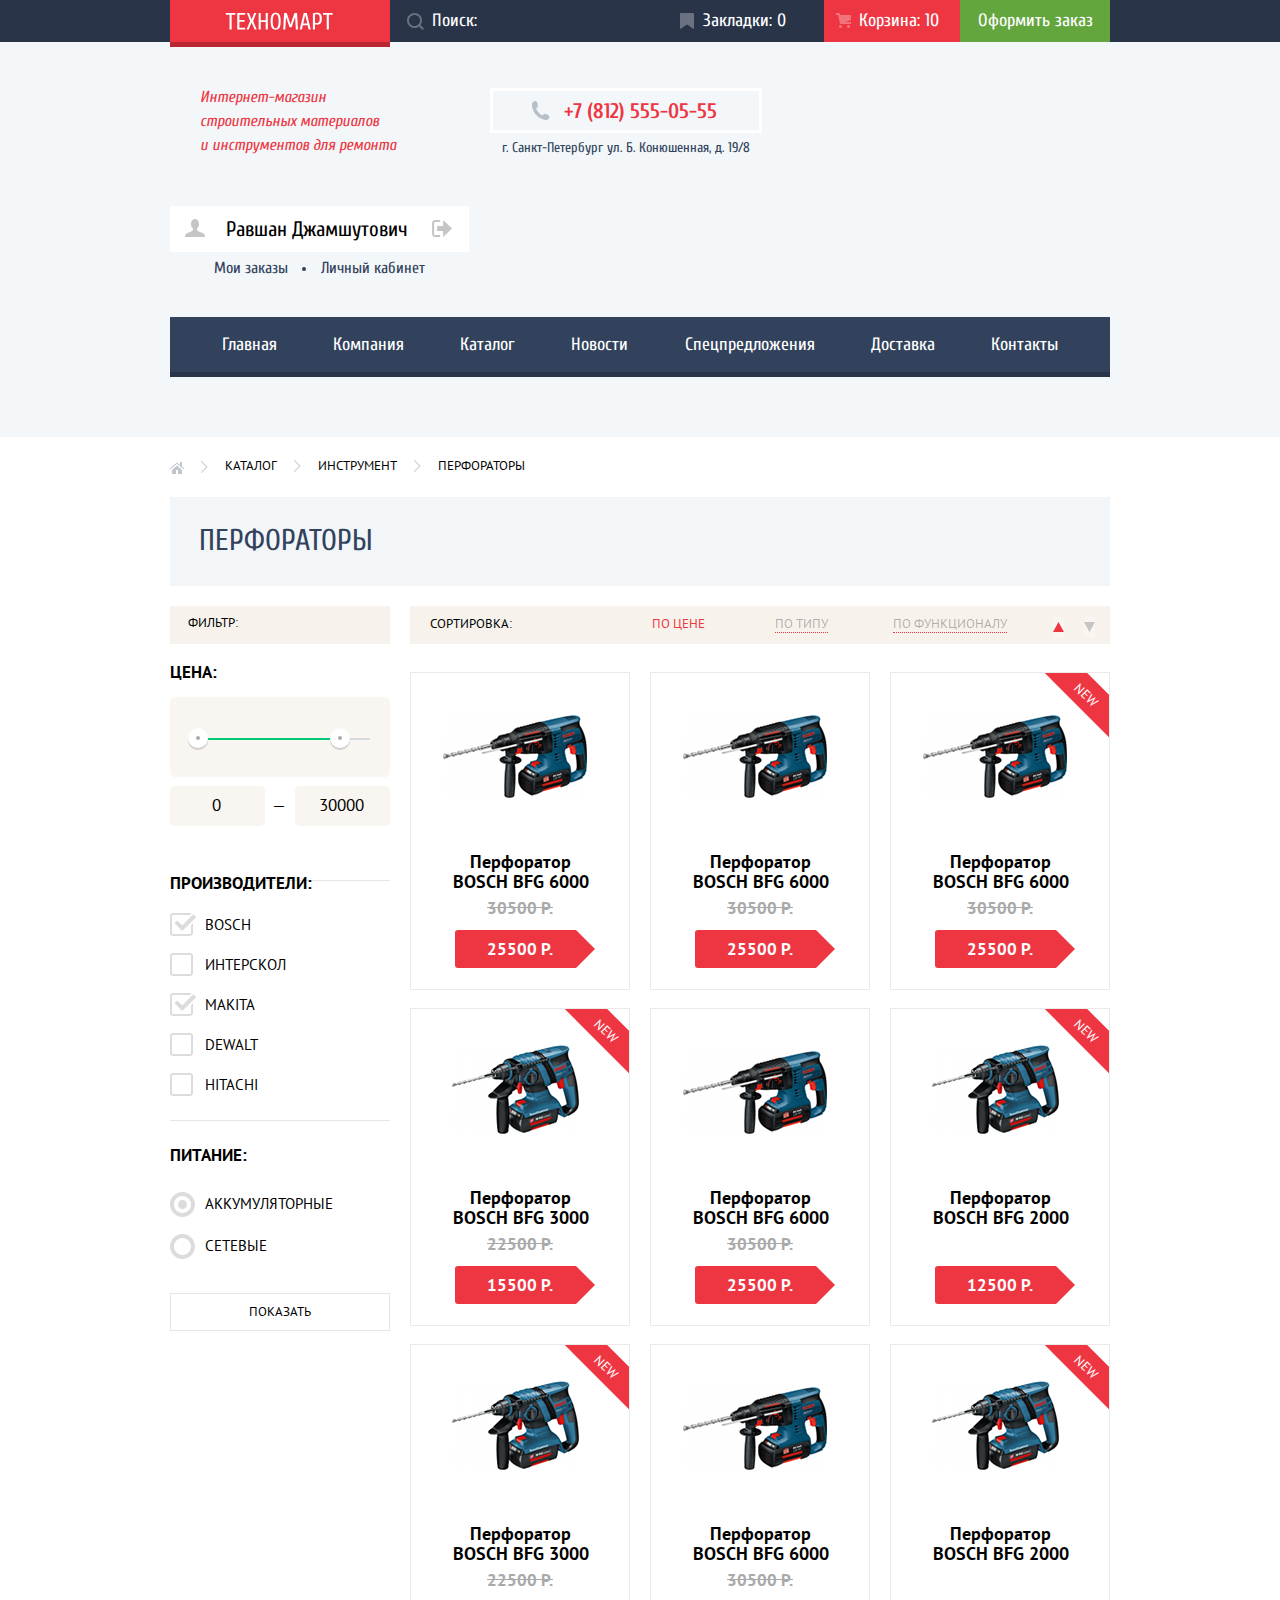
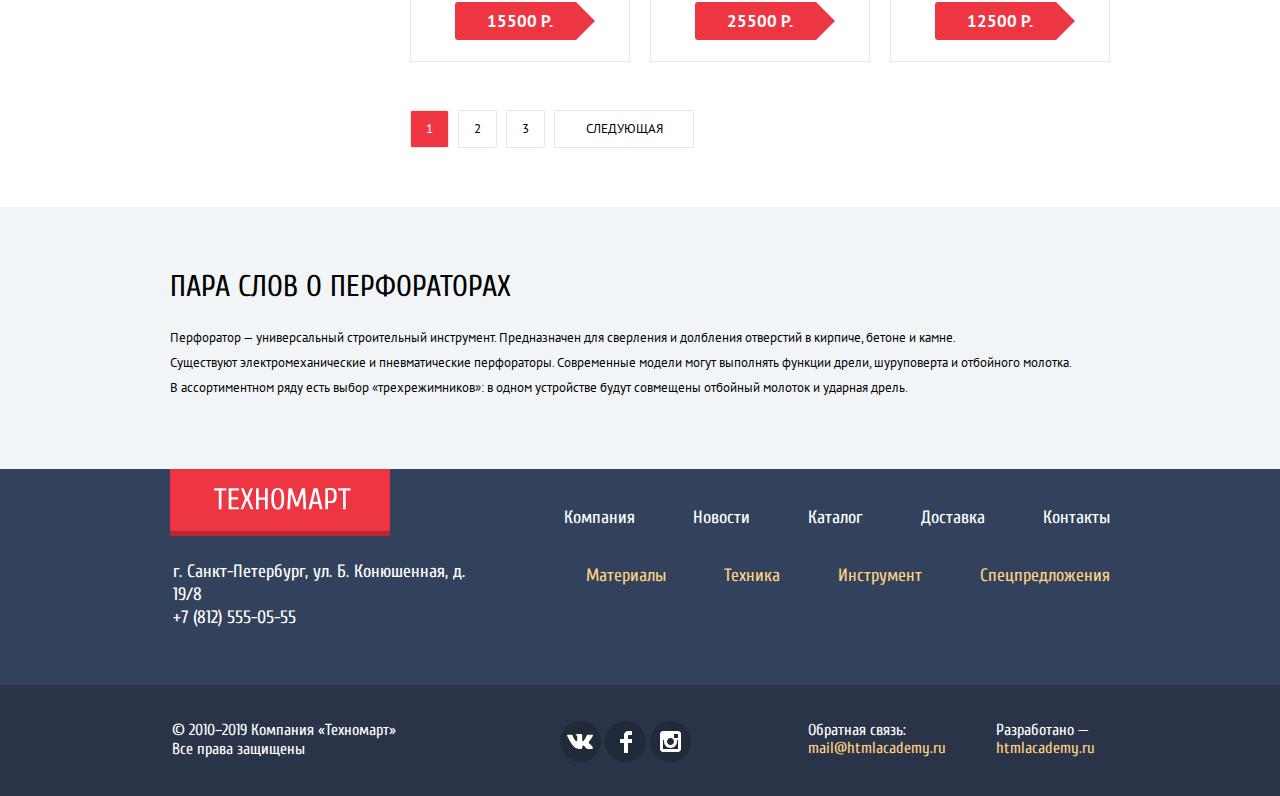
==== commit afe2d23c: "Доступность на главной странице и каталоге" ====
--- a/catalog.html
+++ b/catalog.html
@@ -6,7 +6,7 @@
 	    <link href="https://fonts.googleapis.com/css2?family=Cuprum:ital,wght@0,400;0,700;1,400&display=swap" rel="stylesheet">
 	    <link href="https://fonts.googleapis.com/css2?family=PT+Sans:wght@400;700&display=swap" rel="stylesheet">
 	    <link href="css/normalize.css" rel="stylesheet">
-	    <link href="css/style.css" rel="stylesheet">
+	    <link href="css/style-mini.css" type="text/css" rel="stylesheet">
   	</head>
 
   	<body class="page-body inner-page">
--- a/css/style-mini.css
+++ b/css/style-mini.css
@@ -0,0 +1 @@
+:root{--basic-red:#EE3643;--medium-red:#CA2C37;--cherry-red:#BA2732;--special-greenlight:#8ED78F;--basic-green:#63A63E;--medium-green:#5FBB2D;--dark-green:#518534;--dark-green-shadow:#367315;--special-green-range-controls:#00ca74;--extra-light-grey:#E5E5E5;--white:#FFFFFF;--the-lightnest-grey:#C5C5C5;--the-lightness-grey-transparent:rgba(197, 197, 197, 0.3);--medium-grey:#B5B5B5;--basic-greylight:#F3F7F9;--basic-greylighter:#F1F5F7;--basic-greylighter-transparent:rgba(241, 245, 247, 0.5);--extra-dark-grey:#1D2739;--darknest-grey:#293449;--grey-blue:#32425C;--grey-blue-transparent:rgba(50, 66, 92, 0.5);--beige:#F9F5F0;--light-beige:#F7F3EC;--black:#000000;--grey-light-medium:#A9A9A9;--grey-light-medium-transparent:rgba(169, 169, 169, 0.3);--white-button:rgba(255, 255, 255, 0.3);--ultra-light-grey:#EAEAEA;--light-grey-transparent:rgba(255, 255, 255, 0.5);--white-half-transparent:rgba(255, 255, 255, 0.5);--black-transparent:rgba(0, 0, 0, 0.15);--white-transparent:rgba(0, 0, 0, 0.0001);--grey--transparent-dark:rgba(0, 0, 0, 0.24);--basic-blue-grey:#F2F6F8;--light-black-transparent:rgba(0, 0, 0, 0.3);--the-darknest-blue:#212A3A;--special-border-blue:#405069;--special-border-dark-blue:#293449;--special-popup-grey:F4F4F4;--special-icon-enter-blue:#3D546F;--special-grey-range:#D7DCDE;--special-grey-toggle:#ababab;--special-toggle-shadow-grey:#cfcfcf;--basic-yellow:#FFBF47;--special-yellowlight:#FFD180;--special-yellowlight-transparent:rgba(255, 209, 128, 0.5);--bright-yellow:#FFBF47;--special-blue:#3BBCE3;--special-pink:#DC91D8;--gradient-lightness-grey:linear-gradient(180deg, #FFFFFF 0%, rgba(255, 255, 255, 0) 100%),#EAEAEA}body{min-width:1200px;margin:0;padding:0;font-family:Cuprum,Arial,sans-serif;font-size:18px;line-height:24px;font-weight:400;color:var(--black);background-color:var(--white);background-position:top center;background-repeat:no-repeat}a{text-decoration:none}img{max-width:100%;height:auto}.main-header{background-color:var(--basic-greylight);margin:0;margin-bottom:14px;display:-ms-grid;display:grid;-ms-grid-rows:-webkit-min-content -webkit-min-content;-ms-grid-rows:min-content min-content;grid-template-rows:-webkit-min-content -webkit-min-content;grid-template-rows:min-content min-content;padding-bottom:60px}.top-bar{color:var(--white);background-color:var(--darknest-grey)}.top-bar-content{display:-webkit-box;display:-ms-flexbox;display:flex;-webkit-box-pack:justify;-ms-flex-pack:justify;justify-content:space-between;width:940px;margin:0 auto;min-height:42px;-webkit-box-align:center;-ms-flex-align:center;align-items:center}.top-bar-grey{display:-ms-grid;display:grid;-ms-grid-rows:1fr -webkit-min-content;-ms-grid-rows:1fr min-content;grid-template-rows:1fr -webkit-min-content;grid-template-rows:1fr min-content;width:940px;margin:0 auto}.main-header-logo{width:220px;min-height:42px;padding:0;margin:0;background-color:var(--basic-red);text-transform:uppercase;color:var(--white);-webkit-box-shadow:0 5px 0 var(--cherry-red);box-shadow:0 5px 0 var(--cherry-red)}.main-header-logo:active{background-color:var(--cherry-red)}.main-header-logo img{position:relative;top:12px;left:55px}.search-form{position:relative}.search{background-color:var(--darknest-grey);min-width:270px;min-height:42px;position:relative;padding-left:42px;border:none}.search::-webkit-input-placeholder{color:var(--white)}.search-icon{position:absolute;width:17px;height:17px;bottom:12px;left:17px;fill:var(--white-button)}.search:hover::-webkit-input-placeholder{color:var(--white)}.search:hover::-moz-placeholder{color:var(--white)}.search:hover:-ms-input-placeholder{color:var(--white)}.search:hover::-ms-input-placeholder{color:var(--white)}.search:hover::placeholder{color:var(--white)}.search:hover+.search-icon{fill:var(--white)}.search:focus{background-color:var(--white);color:var(--black);border:none}.search:focus+.search-icon{fill:var(--basic-red)}.ordering{background-color:var(--basic-green);color:var(--white);width:150px;height:42px;text-align:center;-webkit-box-sizing:border-box;box-sizing:border-box;padding-top:9px}.ordering:active{color:var(--light-grey-transparent)}.bookmarks-link{color:var(--white);display:block;padding:0;margin:0;padding:9px 0 9px 43px;position:relative;width:164px;-webkit-box-sizing:border-box;box-sizing:border-box}.bookmarks-link::before{content:"";position:absolute;width:14px;height:15.58px;background-image:url(../img/icon-bookmark.svg);background-repeat:no-repeat;background-position:0 0;top:13px;left:20px;opacity:.3}.bookmarks-link:hover::before,.cart-link:hover::before{opacity:1}.bookmarks-link:active{color:var(--light-grey-transparent)}.cart-link{color:var(--white);display:block;padding:9px 0 9px 35px;position:relative;width:136px;-webkit-box-sizing:border-box;box-sizing:border-box;text-align:left}.cart-link::before{content:"";position:absolute;top:13px;left:12px;width:15px;height:15px;background-image:url(../img/icon-cart.svg);background-repeat:no-repeat;background-position:0 0;opacity:.3}.cart-link:active{color:var(--light-grey-transparent);display:block}.cart-full{background-color:var(--basic-red)}.header-bottom{display:-webkit-box;display:-ms-flexbox;display:flex;-ms-flex-wrap:wrap;flex-wrap:wrap;-webkit-box-pack:start;-ms-flex-pack:start;justify-content:flex-start;-webkit-box-align:start;-ms-flex-align:start;align-items:flex-start;width:940px;margin:0 auto;margin-bottom:40px;padding:0}.company-text{font-style:italic;font-size:16px;line-height:24px;color:var(--basic-red);width:197px;margin:0;padding:0;padding-top:42.5px;padding-left:30px;margin-right:93px}.phone-address{text-align:center;padding-top:46px;margin-right:51px}.phone-link{display:block;border:3px solid var(--white);text-align:center;-webkit-box-sizing:border-box;box-sizing:border-box;padding:5px 42px 4px 71px;margin:0;color:var(--basic-red);font-weight:700;font-size:21px;line-height:30px;position:relative}.phone-link::before{content:"";position:absolute;top:10px;left:38px;width:19px;height:19px;background-image:url(../img/icon-phone.svg);background-repeat:no-repeat;background-position:0 0}.address{font-size:14px;line-height:24px;color:var(--grey-blue);margin:0;padding:0;padding-top:3px}.enter{padding-top:46px;display:-webkit-box;display:-ms-flexbox;display:flex;-ms-flex-wrap:wrap;flex-wrap:wrap;margin-left:auto}.login-link{display:block;background-color:var(--white);font-size:21px;line-height:21px;color:var(--black)}.login-registration-link{padding:12px 24px}.login-enter-link{color:var(--black);background-color:var(--white);margin:0;margin-right:10px;padding:12px 27px 12px 20px;position:relative}.login-enter-link:hover{color:var(--basic-red)}.login-enter-link:active{color:var(--the-lightnest-grey)}.log-out:hover path,.login-enter-link:hover path,.login:hover path{fill:var(--special-icon-enter-blue)}.list{list-style:none}.main-navigation{background:var(--grey-blue);-webkit-box-shadow:inset 0 -5px 0 var(--darknest-grey);box-shadow:inset 0 -5px 0 var(--darknest-grey);-ms-grid-row:2;-ms-grid-row-span:1;grid-row:2/3}.site-navigation{display:-webkit-box;display:-ms-flexbox;display:flex;-ms-flex-wrap:wrap;flex-wrap:wrap;-webkit-box-pack:justify;-ms-flex-pack:justify;justify-content:space-between;margin:0;padding:0 26px}.site-navigation a{padding-top:16px;padding-bottom:20px;display:block;color:var(--white)}.site-navigation a:first-child{padding-left:26px}.site-navigation a:last-child{padding-right:26px}.site-navigation a:hover{background-color:var(--darknest-grey)}.site-navigation a:active{background-color:var(--extra-dark-grey);color:var(--white-half-transparent)}.categories{color:var(--white);margin-bottom:59px;padding-top:45px}.categories-list{color:var(--white);margin:0;padding:0;display:-ms-grid;display:grid;-ms-grid-columns:-webkit-min-content 20px -webkit-min-content 20px -webkit-min-content;-ms-grid-columns:min-content 20px min-content 20px min-content;grid-template-columns:-webkit-min-content -webkit-min-content -webkit-min-content;grid-template-columns:min-content min-content min-content;-ms-grid-rows:-webkit-min-content 20px 123px 20px -webkit-min-content;-ms-grid-rows:min-content 20px 123px 20px min-content;grid-template-rows:-webkit-min-content 123px -webkit-min-content;grid-template-rows:min-content 123px min-content;gap:20px}.categories-list>:nth-child(1){-ms-grid-row:1;-ms-grid-column:1}.categories-list>:nth-child(2){-ms-grid-row:1;-ms-grid-column:3}.categories-list>:nth-child(3){-ms-grid-row:1;-ms-grid-column:5}.categories-list>:nth-child(4){-ms-grid-row:3;-ms-grid-column:1}.categories-list>:nth-child(5){-ms-grid-row:3;-ms-grid-column:3}.categories-list>:nth-child(6){-ms-grid-row:3;-ms-grid-column:5}.categories-list>:nth-child(7){-ms-grid-row:5;-ms-grid-column:1}.categories-list>:nth-child(8){-ms-grid-row:5;-ms-grid-column:3}.categories-list>:nth-child(9){-ms-grid-row:5;-ms-grid-column:5}.categories-list a:hover{background-color:var(--the-lightness-grey-transparent)}.categories-list a:active{background-color:var(--grey-light-medium-transparent)}.categories-list li{font-size:24px;line-height:30px;min-width:300px;height:123px;position:relative}.categories-item .title-bold{padding:0;margin:0;padding-top:20px;padding-left:23px}.materials-item{background-color:var(--basic-yellow);overflow:hidden}.new:before{display:block;position:absolute;content:"NEW";background-position:0 0;background-repeat:no-repeat;width:100px;height:30px;background-color:var(--basic-red);color:var(--white);-webkit-transform:rotate(45deg);-ms-transform:rotate(45deg);transform:rotate(45deg);text-align:center;padding-top:2px;font-size:14px;left:226px;top:7px;-webkit-box-sizing:border-box;box-sizing:border-box;font-weight:200}.products-list .new:before{left:146px;top:6px;font-size:13px;padding-top:8px}.instruments-item{background-color:var(--special-blue)}.technics-item{background-color:var(--special-pink)}.sales-item{background-color:var(--special-greenlight);-ms-grid-row:2;-ms-grid-row-span:1;grid-row:2/3;-ms-grid-column:3;-ms-grid-column-span:1;grid-column:3/4}.delivery-item{background-color:var(--basic-yellow);-ms-grid-row:3;-ms-grid-row-span:1;grid-row:3/4;-ms-grid-column:3;-ms-grid-column-span:1;grid-column:3/4}.slider{-ms-grid-row:2;-ms-grid-row-span:2;grid-row:2/4;-ms-grid-column:1;-ms-grid-column-span:2;grid-column:1/3}.delivery-item::after,.instruments-item::after,.materials-item::after,.sales-item::after,.technics-item::after{content:"";position:absolute;background-repeat:no-repeat;background-position:0 0}.materials-item::after{width:44px;height:65px;background-image:url(../img/icon-materials.svg);top:31px;left:213px}.instruments-item::after{width:75px;height:61px;background-image:url(../img/icon-instruments.svg);top:34px;left:194px}.technics-item::after{width:78px;height:62px;background-image:url(../img/icon-technics.svg);top:31px;left:191px}.sales-item::after{width:59px;height:73px;background-image:url(../img/icon-sales.svg);top:27px;left:196px}.delivery-item::after{width:78px;height:63px;background-image:url(../img/icon-delivery.svg);top:32px;left:191px}.categories-link{position:absolute;content:"";background-repeat:no-repeat;background-position:0 0;left:23px;top:64px;width:135px;height:38px;display:block;text-align:center;padding:0;padding-top:10px;margin:0;font-size:14px;line-height:18px;background-color:var(--white-button);color:var(--white);text-transform:uppercase;-webkit-box-sizing:border-box;box-sizing:border-box}.title-bold{font-weight:700}.slider-item{position:relative}.slider-item .button,.slider-item p,.slider-item span{position:absolute;content:"";background-repeat:no-repeat;background-position:0 0;left:24px}.slider ul{margin:0;padding:0}.slider-item{display:-ms-grid;display:grid;-ms-grid-columns:1fr;grid-template-columns:1fr;-ms-grid-rows:1fr;grid-template-rows:1fr}.slider-item>:nth-child(1){-ms-grid-row:1;-ms-grid-column:1}.slider-item img{background-color:var(--darknest-grey);-ms-grid-column:1;-ms-grid-column-span:1;grid-column:1/2;-ms-grid-row:1;-ms-grid-row-span:1;grid-row:1/2}.slider-item span{font-size:36px;line-height:36px;text-transform:uppercase;-ms-grid-column:1;-ms-grid-column-span:1;grid-column:1/2;-ms-grid-row:1;-ms-grid-row-span:1;grid-row:1/2;padding:0;margin:0;top:23px}.slider-item p{font-size:18px;line-height:24px;-ms-grid-column:1;-ms-grid-column-span:1;grid-column:1/2;-ms-grid-row:1;-ms-grid-row-span:1;grid-row:1/2;padding:0;margin:0;top:64px}.slider-item .button{-ms-grid-column:1;-ms-grid-column-span:1;grid-column:1/2;-ms-grid-row:1;-ms-grid-row-span:1;grid-row:1/2;display:block;width:192px;height:38px;padding:0;padding-top:11px;margin:0;top:201px;width:192px;height:38px;text-align:center;-webkit-box-sizing:border-box;box-sizing:border-box}.slider-item a:hover{background-color:var(--medium-red)}.slider-item .link-slider:active{background-color:var(--cherry-red)}.slider-item .link-slider{-ms-grid-column:1;-ms-grid-column-span:1;grid-column:1/2;-ms-grid-row:1;-ms-grid-row-span:1;grid-row:1/2}.button{font-size:14px;line-height:18px;text-transform:uppercase;background-color:var(--basic-red);color:var(--white);min-width:192px;min-height:38px;-webkit-box-sizing:border-box;box-sizing:border-box}.button:hover{background-color:var(--medium-red)}.button:active{background-color:var(--cherry-red)}.slider-button{border:none;padding:0;margin:0;position:absolute;content:"";background-repeat:no-repeat;background-position:0 0;width:21px;height:40px;background-image:url(../img/icon-left.svg);background-color:transparent;top:122px}.slider-button-left{left:25px}.slider-button-right{left:578px;-webkit-transform:scale(-1,1);-ms-transform:scale(-1,1);transform:scale(-1,1)}.slider-controls{position:absolute;top:220px;left:295px;z-index:20;display:-webkit-box;display:-ms-flexbox;display:flex;width:30px;-webkit-box-pack:justify;-ms-flex-pack:justify;justify-content:space-between}.slider-controls button{padding:0;width:10px;height:10px;background-color:var(--white);border:2px solid var(--white);border-radius:50%;cursor:pointer}.slide{display:none}.slide-current{display:block}.slider-controls .current{background-color:var(--basic-red)}.title{color:var(--grey-blue);font-size:30px;line-height:30px;text-transform:uppercase;font-weight:400}.title-gray{background-color:var(--beige);margin:0;padding:0;padding-top:29px;padding-bottom:30px;padding-left:28px}.catalog-company{margin-bottom:24px}.products{display:-ms-grid;display:grid;-ms-grid-columns:1fr;grid-template-columns:1fr;-ms-grid-rows:-webkit-min-content 20px 1fr;-ms-grid-rows:min-content 20px 1fr;grid-template-rows:-webkit-min-content 1fr;grid-template-rows:min-content 1fr;gap:20px;margin-bottom:70px}.products>:nth-child(1){-ms-grid-row:1;-ms-grid-column:1}.products>:nth-child(2){-ms-grid-row:3;-ms-grid-column:1}.products-title{display:-webkit-box;display:-ms-flexbox;display:flex;-webkit-box-pack:justify;-ms-flex-pack:justify;justify-content:space-between;-webkit-box-align:center;-ms-flex-align:center;align-items:center;background-color:var(--beige)}.brands-title .button,.products-title .button{display:block;padding:0;margin:0;padding:11px 24px 9px 24px;-webkit-box-sizing:border-box;box-sizing:border-box}.products-title .button{margin-right:14px}.brands-title .button{margin-right:19px}.products-list{font-family:"PT Sans",Arial,sans-serif;font-weight:700;font-size:17px;line-height:18px;display:-ms-grid;display:grid;-ms-grid-columns:1fr 20px 1fr 20px 1fr 20px 1fr;grid-template-columns:1fr 1fr 1fr 1fr;gap:20px;margin:0;padding:0}.products-item{border:1px solid var(--ultra-light-grey);-webkit-box-sizing:border-box;box-sizing:border-box;display:-webkit-box;display:-ms-flexbox;display:flex;-ms-flex-wrap:wrap;flex-wrap:wrap;width:220px;min-height:318px;position:relative;overflow:hidden}.button-buy{display:none;padding-left:41px;padding-top:38px}.button-buy button{min-width:135px;height:38px;margin:0;text-align:left;-webkit-box-sizing:border-box;box-sizing:border-box;position:relative;text-align:center}.button-buy .buy{padding-left:53px;text-align:left;margin-bottom:10px}.buy::before{position:absolute;content:"";background-position:0 0;background-repeat:no-repeat;background-image:url(../img/icon-cart.svg);width:15px;height:15px;top:10px;left:30px;opacity:.3}.products-item:focus-within img,.products-item:hover img{visibility:hidden}.products-item:focus-within .button-buy,.products-item:hover .button-buy{display:block;position:absolute}.products-item:hover{-webkit-box-shadow:0 0 20px var(--ultra-light-grey);box-shadow:0 0 20px var(--ultra-light-grey)}.products-item a{display:-webkit-box;display:-ms-flexbox;display:flex;-ms-flex-wrap:wrap;flex-wrap:wrap;-webkit-box-orient:vertical;-webkit-box-direction:normal;-ms-flex-direction:column;flex-direction:column;-webkit-box-align:center;-ms-flex-align:center;align-items:center;-webkit-box-pack:end;-ms-flex-pack:end;justify-content:flex-end;width:220px;-webkit-box-flex:1;-ms-flex-positive:1;flex-grow:1}.products-item h3{font-size:18px;line-height:20px;color:var(--black);margin:0;padding:0;padding-left:31px;padding-right:30px;text-align:center;margin-top:auto}.products-item .price-sale{-webkit-text-decoration-line:line-through;text-decoration-line:line-through;text-transform:uppercase;color:var(--grey-light-medium);margin:0;padding-top:7px;padding-bottom:13px}.price{color:var(--white);background-color:var(--basic-red);min-width:121px;min-height:38px;margin:0;margin-left:-10px;margin-bottom:21px;padding:0;padding-left:10px;padding-top:10px;-webkit-box-sizing:border-box;box-sizing:border-box;text-align:center;border-top-left-radius:3px;border-bottom-left-radius:3px;position:relative}.price::after{content:'';position:absolute;left:121px;top:0;border:19px solid transparent;border-left:19px solid var(--basic-red)}.price-hidden{visibility:hidden}.products-item img{padding-top:8px;padding-bottom:7px;padding-right:10px;margin:auto;-webkit-box-pack:center;-ms-flex-pack:center;justify-content:center;-o-object-fit:contain;object-fit:contain}.brands{display:-ms-grid;display:grid;-ms-grid-rows:-webkit-min-content 20px 1fr;-ms-grid-rows:min-content 20px 1fr;grid-template-rows:-webkit-min-content 1fr;grid-template-rows:min-content 1fr;gap:20px;margin-bottom:70px;position:relative}.brands-title{-ms-grid-row:1;-ms-grid-row-span:1;grid-row:1/2;display:-webkit-box;display:-ms-flexbox;display:flex;-webkit-box-pack:justify;-ms-flex-pack:justify;justify-content:space-between;-webkit-box-align:center;-ms-flex-align:center;align-items:center;background-color:var(--beige)}.brands-title .button{margin-left:19px;padding:12px 39px 9px 39px}.brands-list{display:-ms-grid;display:grid;-ms-grid-columns:1fr 20px 1fr 20px 1fr 20px 1fr;grid-template-columns:1fr 1fr 1fr 1fr;-ms-grid-rows:1fr 20px 1fr;grid-template-rows:1fr 1fr;gap:20px;margin:0;padding:0}.brands-list>:nth-child(1){-ms-grid-row:1;-ms-grid-column:1}.brands-list>:nth-child(2){-ms-grid-row:1;-ms-grid-column:3}.brands-list>:nth-child(3){-ms-grid-row:1;-ms-grid-column:5}.brands-list>:nth-child(4){-ms-grid-row:1;-ms-grid-column:7}.brands-list>:nth-child(5){-ms-grid-row:3;-ms-grid-column:1}.brands-list>:nth-child(6){-ms-grid-row:3;-ms-grid-column:3}.brands-list>:nth-child(7){-ms-grid-row:3;-ms-grid-column:5}.brands-list>:nth-child(8){-ms-grid-row:3;-ms-grid-column:7}.brands-item{border:1px solid var(--ultra-light-grey);-webkit-box-sizing:border-box;box-sizing:border-box;display:-webkit-box;display:-ms-flexbox;display:flex;-webkit-box-orient:vertical;-webkit-box-direction:normal;-ms-flex-direction:column;flex-direction:column;-ms-flex-wrap:wrap;flex-wrap:wrap;-webkit-box-align:center;-ms-flex-align:center;align-items:center;-webkit-box-pack:center;-ms-flex-pack:center;justify-content:center;min-width:220px;min-height:145px}.brands-item img{-o-object-fit:contain;object-fit:contain}.brands-item a{display:-webkit-box;display:-ms-flexbox;display:flex;-webkit-box-pack:center;-ms-flex-pack:center;justify-content:center;-webkit-box-align:center;-ms-flex-align:center;align-items:center;-webkit-box-flex:1;-ms-flex-positive:1;flex-grow:1;width:100%}.brands-item:hover{-webkit-box-shadow:0 4px 20px var(--black-transparent);box-shadow:0 4px 20px var(--black-transparent)}.brands-item:active{background-color:var(--white-transparent);-webkit-box-shadow:0 4px 20px var(--black-transparent);box-shadow:0 4px 20px var(--black-transparent);opacity:.3}.features{background-color:var(--basic-greylighter);background-color:var(--basic-greylighter);padding-top:66px;margin-bottom:72px}.service-description{-ms-grid-row:2;-ms-grid-row-span:1;grid-row:2/3}.service-description .title{margin:0;margin-bottom:23.5px;padding:0}.service-description .text{margin:0;margin-bottom:69px;padding:0;line-height:25px;width:500px}.features-description{-ms-grid-row:2;-ms-grid-row-span:1;grid-row:2/3;display:-ms-grid;display:grid;-ms-grid-columns:240px 1fr;grid-template-columns:240px 1fr}.features-button-list{margin:0;padding:0;padding-top:3px;position:relative}.features-button a{display:block;width:240px;min-height:61px;font-weight:700;font-size:21px;line-height:30px;background-color:var(--grey-blue);color:var(--white);padding-top:13.5px;padding-left:23px;padding-right:5px;-webkit-box-sizing:border-box;box-sizing:border-box}.features-button-list:after{content:"";position:absolute;background-repeat:no-repeat;background-position:0 0;background-image:url(../img/Layer118.png);width:10px;height:279px;top:-40px;left:230px}.features-button-list a:not(.features-button-active):hover{background-color:var(--darknest-grey)}.features-button-active a{background-color:var(--white);color:var(--grey-blue)}.features-button:not(.features-button-active){border-bottom:1px solid var(--special-border-dark-blue);-webkit-box-shadow:0 1px 0 var(--special-border-blue) inset;box-shadow:0 1px 0 var(--special-border-blue) inset}.features-list{margin:0;padding:0;padding-left:80px}.credit,.delivery,.guarantee{background-repeat:no-repeat}.delivery{background-image:url(../img/blue-car.png);background-position:150px 20px}.credit{background-image:url(../img/credit.png);background-position:160px 15px}.guarantee{background-image:url(../img/guarantee.png);background-position:210px 10px}.features-item .title{margin:0;padding:0;margin-bottom:28px}.text{font-family:"PT Sans",Arial,sans-serif;font-size:13px;line-height:24px;color:var(--black);margin:0;padding:0}.features-item .text{min-height:227px;line-height:25px;width:350px}.about-company{display:-ms-grid;display:grid;-ms-grid-columns:3fr 1fr;grid-template-columns:3fr 1fr;margin-bottom:69px;padding-right:180px;line-height:24px}.about-company section:first-child{padding-right:180px}.about-company .text{min-width:460px}.title-black{color:var(--black)}.partners-list{font-size:18px;line-height:24px;margin:0;padding:0;padding-top:4px}.partner-item:not(:last-child){padding-bottom:12px}.partner-item:last-child{padding-bottom:22px}.partner-item{padding-left:37px;position:relative}.partner-item::before{content:"";position:absolute;background-repeat:no-repeat;background-position:0 0;width:25px;height:2px;background-color:var(--basic-red);left:0;top:13px}.button-ask,.button-info{margin:0;padding:0;padding-top:11px;padding-bottom:9px;display:block;border:none;text-align:center;width:300px;-webkit-box-sizing:border-box;box-sizing:border-box}.button-info{width:220px}.button-map{border:none;width:300px}.about-us .title,.contact-info .title{margin:0;padding:0;padding-bottom:23px;width:400px}.contact-info .text{padding-bottom:34px;width:400px}.contact-info img{width:300px;height:158px;padding-bottom:19px}.container-logo{margin:0;padding:0;margin-bottom:27px}.container-logo img{position:relative;top:18px;left:43px}.bottom-footer-content{display:-ms-grid;display:grid;-ms-grid-columns:1fr 1fr -webkit-min-content -webkit-min-content;-ms-grid-columns:1fr 1fr min-content min-content;grid-template-columns:1fr 1fr -webkit-min-content -webkit-min-content;grid-template-columns:1fr 1fr min-content min-content;padding-top:36px;padding-bottom:34px}.main-footer a{color:var(--white);font-size:18px}.footer-logo{display:block;height:62px;width:220px;-webkit-box-sizing:border-box;box-sizing:border-box}.footer-offers-list a{color:var(--special-yellowlight)}.footer-darkblue{background-color:var(--darknest-grey);color:var(--white);font-size:16px;line-height:18px}.footer-darkblue .yellow-link{color:var(--special-yellowlight)}.link-underline:hover{text-decoration:underline}.footer-navigation-item:not(:last-child){padding-right:25px}.footer-navigation-item:last-child){padding-right:0}.footer-navigation-item:first-child){padding-left:160px}.footer-navigation-item .link-underline:active{color:var(--basic-greylighter-transparent)}.footer-offers-list .link-underline:active{color:var(--special-yellowlight-transparent)}.yellow-link:hover{text-decoration:underline}.yellow-link:active{color:var(--basic-red)}.visually-hidden{position:absolute;width:1px;height:1px;margin:-1px;border:0;padding:0;white-space:nowrap;-webkit-clip-path:inset(100%);clip-path:inset(100%);clip:rect(0 0 0 0);overflow:hidden}.page{height:100%}.page-body{min-height:100%;display:-ms-grid;display:grid;-ms-grid-rows:-webkit-min-content 1fr -webkit-min-content;-ms-grid-rows:min-content 1fr min-content;grid-template-rows:-webkit-min-content 1fr -webkit-min-content;grid-template-rows:min-content 1fr min-content;-ms-flex-line-pack:start;align-content:start}.container-center{width:940px;margin:0 auto}.main-footer{display:-ms-grid;display:grid;-ms-grid-rows:-webkit-min-content -webkit-min-content;-ms-grid-rows:min-content min-content;grid-template-rows:-webkit-min-content -webkit-min-content;grid-template-rows:min-content min-content}.nav-bottom{width:940px;margin:0 auto}.top-footer-content{display:-ms-grid;display:grid;-ms-grid-columns:326px 1fr;grid-template-columns:326px 1fr;-ms-grid-rows:-webkit-min-content -webkit-min-content;-ms-grid-rows:min-content min-content;grid-template-rows:-webkit-min-content -webkit-min-content;grid-template-rows:min-content min-content;padding-bottom:55px}.top-footer-content>:nth-child(1){-ms-grid-row:1;-ms-grid-column:1}.top-footer-content>:nth-child(2){-ms-grid-row:1;-ms-grid-column:2}.top-footer-content>:nth-child(3){-ms-grid-row:2;-ms-grid-column:1}.top-footer-content>:nth-child(4){-ms-grid-row:2;-ms-grid-column:2}.footer-navigation{color:var(--white)}.footer-navigation-list{display:-webkit-box;display:-ms-flexbox;display:flex;-ms-flex-wrap:wrap;flex-wrap:wrap;-webkit-box-pack:justify;-ms-flex-pack:justify;justify-content:space-between;margin:0;margin-top:37px;margin-left:68px;padding:0}.footer-address{margin:0;padding:0;padding-top:2px;padding-left:3px;font-size:18px;line-height:23px}.footer-phone{margin:0;padding:0;padding-left:3px}.footer-offers-list{display:-webkit-box;display:-ms-flexbox;display:flex;-ms-flex-wrap:wrap;flex-wrap:wrap;-webkit-box-pack:justify;-ms-flex-pack:justify;justify-content:space-between;margin:0;padding:0;padding-left:90px;padding-top:6px}.bottom-footer-content .copyright{margin:0;padding:0;padding-left:2px;min-width:239px;line-height:19px}.social-list{display:-webkit-box;display:-ms-flexbox;display:flex;-webkit-box-pack:start;-ms-flex-pack:start;justify-content:flex-start;margin:0;padding:0;padding-left:116px}.social-item{background-color:var(--the-darknest-blue);border-radius:50px;width:41px;height:41px;text-align:center;margin:0;padding:0;margin-right:4px;-webkit-box-sizing:border-box;box-sizing:border-box}.social-item:focus,.social-item:hover{background-color:var(--basic-red)}.vkontakte{display:block;padding-top:12px}.facebook{display:block;padding-top:10px}.insagram{display:block;padding-top:10px}.contact-email,.developer{font-size:16px;line-height:18px;margin:0;padding:0}.contact-email a,.developer a{font-size:16px;line-height:18px}.contact-email{padding-left:90px}.developer{padding-left:50px;margin-right:15px}.box-container{display:-ms-grid;display:grid;-ms-grid-columns:220px 20px 1fr;grid-template-columns:220px 1fr;gap:20px;margin-bottom:59px}.box-container .title{-ms-grid-column:1;-ms-grid-column-span:2;grid-column:1/3;-ms-grid-row:2;-ms-grid-row-span:1;grid-row:2/3;margin:0;margin-bottom:20px;padding:0}.breadcrumbs-list{grid-column:1/-1;-ms-grid-row:1;-ms-grid-row-span:1;grid-row:1/2;margin:0;padding:0}.box-container .filter{-ms-grid-column:1;-ms-grid-column-span:1;grid-column:1/2;margin:0;padding:0}.catalog{-ms-grid-column:2;-ms-grid-column-span:1;grid-column:2/3}.catalog .products-list{display:-ms-grid;display:grid;-webkit-column-gap:20px;-moz-column-gap:20px;column-gap:20px;-ms-grid-columns:1fr 20px 1fr 20px 1fr;grid-template-columns:1fr 1fr 1fr;row-gap:18px;margin:0;padding:0}.product-info .title-black{padding:0;margin:0;padding-top:64.5px;padding-bottom:23px}.product-info .text{margin:0;padding:0;width:950px;font-size:13px;line-height:25px}.main-navigation-footer{background-color:var(--grey-blue)}.box-container .box-grey{background-color:var(--basic-blue-grey);min-height:89px;padding:0;padding-top:29px;padding-left:29px;margin:0;-webkit-box-sizing:border-box;box-sizing:border-box}.title-instruments{width:900px}.box-beige{background-color:var(--light-beige)}.small-title{font-size:13px;line-height:18px;text-transform:uppercase;font-family:"PT Sans",Arial,sans-serif;font-weight:400}.login-account-container{padding-top:46px;-webkit-box-sizing:border-box;box-sizing:border-box}.account{display:-webkit-box;display:-ms-flexbox;display:flex;-ms-flex-wrap:wrap;flex-wrap:wrap;-webkit-box-pack:justify;-ms-flex-pack:justify;justify-content:space-between;-webkit-box-align:center;-ms-flex-align:center;align-items:center;width:299px;-webkit-box-sizing:border-box;box-sizing:border-box}.login-content{display:-webkit-box;display:-ms-flexbox;display:flex;-ms-flex-wrap:wrap;flex-wrap:wrap;background-color:var(--white);min-width:299px;margin-bottom:7px}.login-content:active{color:var(--the-lightnest-grey)}.login-content svg{padding:13px 21px 8px 15px}.login{display:-webkit-box;display:-ms-flexbox;display:flex;-webkit-box-flex:1;-ms-flex-positive:1;flex-grow:1}.login p{font-size:21px;color:var(--black);margin:0;padding:0;padding-top:11px}.account-link-info{display:-webkit-box;display:-ms-flexbox;display:flex;-ms-flex-wrap:wrap;flex-wrap:wrap;-webkit-box-pack:center;-ms-flex-pack:center;justify-content:center;width:299px}.account-order:first-child{padding-right:33px;position:relative}.account-order::after{position:absolute;content:"";background-position:0 0;width:4px;height:4px;border-radius:50%;background-color:var(--grey-blue);right:15px;top:8px}.log-out svg{padding:14px 17px 8px 20px}.account-link{font-size:16px;line-height:18px;color:var(--grey-blue)}.account-link:hover{color:var(--basic-red)}.account-link:active{color:var(--the-lightnest-grey)}.sorting{display:-webkit-box;display:-ms-flexbox;display:flex;-ms-flex-wrap:wrap;flex-wrap:wrap;-webkit-box-pack:start;-ms-flex-pack:start;justify-content:flex-start;width:700px;margin:0;margin-bottom:8px;padding:0}.sorting-title{margin:0;padding:0;padding-top:9px;padding-left:20px;padding-bottom:11px;margin-right:140px;-webkit-box-align:stretch;-ms-flex-align:stretch;align-items:stretch}.sorting-list{display:-webkit-box;display:-ms-flexbox;display:flex;-ms-flex-wrap:wrap;flex-wrap:wrap;-webkit-box-pack:justify;-ms-flex-pack:justify;justify-content:space-between;padding:0;margin:0;padding-top:9px;padding-bottom:11px;margin-right:30px;max-width:370px;-webkit-box-sizing:border-box;box-sizing:border-box}.sorting-item{margin:0;padding:0;padding-right:70px}.sorting-item:last-child{padding-right:0;margin-left:-5px}.sorting-button-list{display:-webkit-box;display:-ms-flexbox;display:flex;-ms-flex-wrap:wrap;flex-wrap:wrap;padding:0;padding-top:9px;margin:0;margin-left:auto;margin-right:15px}.sorting-button{margin:0;padding:0}.sorting-button button{outline:0;border:none;background-color:var(--beige);margin:0;padding:0}.sorting-button-smaller{padding-right:20px}.sorting-button path{fill:var(--the-lightnest-grey)}.sorting-button:focus-within path,.sorting-button:hover path{fill:var(--black)}.active-sorting-button path,.sorting-button:active path{fill:var(--basic-red)}.sorting-item .sortin-dotted{color:var(--light-black-transparent);border-bottom:1px dotted var(--basic-red)}.sorting-item .sortin-dotted-active{color:var(--basic-red);border-bottom:none}.sorting-item .sortin-dotted:hover{color:var(--black);border-bottom:1px solid var(--basic-red)}.sorting-item .sortin-dotted:active{color:var(--basic-red);border-bottom:none}.breadcrumbs-list{display:-webkit-box;display:-ms-flexbox;display:flex;-ms-flex-wrap:wrap;flex-wrap:wrap;-webkit-box-pack:start;-ms-flex-pack:start;justify-content:flex-start;-webkit-box-align:center;-ms-flex-align:center;align-items:center;padding-top:2px}.breadcrumbs-list li{position:relative;margin-right:41px;position:relative}.breadcrumbs-list li:last-child{margin-right:0}.breadcrumbs-icon{display:block;background-image:url(../img/icon-home.svg);background-repeat:no-repeat;background-position:0 8px;width:14px;height:12px;padding-top:10px}.breadcrumbs-item .small-title{color:var(--black)}.breadcrumbs-item:not(:last-of-type)::after{position:absolute;content:"";background-position:0 0;background-image:url(../img/icon-right-small.svg);background-repeat:no-repeat;width:8px;height:14px;right:-24px;top:6px}.filter{-ms-grid-row:3;-ms-grid-row-span:2;grid-row:3/5;width:220px}.filter-title{height:38px;margin:0;margin-bottom:13px;padding-top:8px;padding-left:18px;display:block;-webkit-box-sizing:border-box;box-sizing:border-box}.filter-item{margin:0;padding:0;border:none;position:relative}.filter-item::after{position:absolute;content:"";background-position:0 0;width:220px;height:1px;background-color:var(--special-grey-toggle);opacity:.3;top:193px}.range-filter{width:220px;margin-top:10px}.filter-item legend,.power-title,.vendor-title{font-family:"PT Sans",Arial,sans-serif;font-style:normal;font-size:17px;line-height:30px;text-transform:uppercase;font-weight:700;margin:0;padding:0}.range-controls{height:39px;margin-bottom:9px;padding-top:41px;padding-right:20px;padding-left:20px;background-color:var(--beige);border-radius:5px;position:relative}.range-controls .scale{height:2px;background:var(--special-grey-range)}.range-controls .bar{width:80%;height:2px;background:var(--special-green-range-controls)}.range-controls .toggle{position:absolute;top:31px;left:0;height:4px;width:4px;padding:0;border:8px solid var(--white);background-color:var(--special-grey-toggle);border-radius:50%;-webkit-box-shadow:0 2px 1px 0 var(--special-toggle-shadow-grey);box-shadow:0 2px 1px 0 var(--special-toggle-shadow-grey);cursor:pointer}.range-controls .toggle-min{left:18px}.range-controls .toggle-max{left:160px}.price-controls{display:-webkit-box;display:-ms-flexbox;display:flex;-webkit-box-pack:justify;-ms-flex-pack:justify;justify-content:space-between}.price-controls label{font-family:"PT Sans",Arial,sans-serif;font-style:normal;font-weight:400;font-size:17px;line-height:18px;text-transform:uppercase}.price-controls input{width:95px;padding:0;padding-top:10px;padding-bottom:10px;margin-bottom:42px;border:none;border-radius:5px;background-color:var(--beige);font-family:inherit;font-size:inherit;text-align:center}.max-price input{margin-left:5px}.max-price input,.min-price input{padding-left:13px;-webkit-box-sizing:border-box;box-sizing:border-box}.power-list,.vendors-list{margin:0;padding:0;position:relative}.filter-checkbox{font-family:"PT Sans",Arial,sans-serif;font-size:15px;line-height:19px;text-transform:uppercase;margin-bottom:21px;padding-left:35px}.filter-radio{font-family:"PT Sans",Arial,sans-serif;font-size:15px;line-height:19px;text-transform:uppercase;margin-bottom:22.5px;padding-left:35px}.power,.vendors{border:none;padding:0;margin:0}.vendors{margin-bottom:25px;position:relative}.power{margin-bottom:16px}.vendors-list::after{position:absolute;content:"";background-position:0 0;width:220px;height:1px;background-color:var(--special-grey-toggle);opacity:.3;bottom:-27px}.vendor-title{margin-bottom:17.5px}.power-title{margin-bottom:24px}.filter-option label{position:relative;display:block;cursor:pointer;-webkit-user-select:none;-moz-user-select:none;-ms-user-select:none;user-select:none}.filter-input-checkbox+label::before{content:"";position:absolute;background-position:0 0;background-repeat:no-repeat;background-image:url(../img/checkbox-off.svg);left:-35px;top:-2px;width:23px;height:23px;opacity:.6}.filter-input-checkbox:hover+label:focus::before,.filter-input-checkbox:hover+label:hover::before{opacity:1}.filter-input-checkbox:checked+label::before{content:"";position:absolute;background-position:0 0;background-repeat:no-repeat;background-image:url(../img/checkbox-on.svg);left:-35px;top:-2px;width:27px;height:23px;opacity:.6}.filter-input-checkbox:focus:checked+label:hover::before,.filter-input-checkbox:hover:checked+label:hover::before{opacity:1}.filter-input-radio+label::before{content:"";position:absolute;background-position:0 0;background-repeat:no-repeat;background-image:url(../img/radio-off.svg);left:-35px;top:-2px;width:25px;height:25px;opacity:.6}.filter-input-radio:hover+label:hover::before{opacity:1}.filter-input-radio:checked+label::before{content:"";position:absolute;background-position:0 0;background-repeat:no-repeat;background-image:url(../img/radio-on.svg);left:-35px;top:-2px;width:25px;height:25px;opacity:.6}.filter-input-radio:focus:checked+label:hover::before,.filter-input-radio:hover:checked+label:hover::before{opacity:1}.filter-input:focus+label,.filter-input:hover+label{font-weight:700}.filter-button{font-family:"PT Sans",Arial,sans-serif;font-size:13px;line-height:18px;text-align:center;border:1px solid var(--extra-light-grey);-webkit-box-sizing:border-box;box-sizing:border-box;background-color:var(--white);color:var(--black);width:220px}.filter-button:active,.filter-button:hover{background-color:var(--white);color:var(--black);border:1px solid var(--basic-red)}.pagination-list{-ms-grid-column:2;-ms-grid-column-span:1;grid-column:2/3;display:-webkit-box;display:-ms-flexbox;display:flex;-ms-flex-wrap:wrap;flex-wrap:wrap;-webkit-box-pack:start;-ms-flex-pack:start;justify-content:flex-start;margin:0;padding:0;padding-top:4px}.pagination-item{background:var(--white);border:1px solid var(--extra-light-grey);border-radius:2px;margin:0;margin-right:9px;padding:5px 15px 7px 15px;-webkit-box-sizing:border-box;box-sizing:border-box}.pagination-item:last-child{margin-right:0}.pagination-item:hover{border:1px solid var(--the-lightnest-grey)}.pagination-item:active{border:1px solid var(--basic-red)}.pagination-link{font-family:"PT Sans",Arial,sans-serif;font-size:13px;line-height:18px;text-transform:uppercase;color:var(--black);margin:0;padding:0}.page-active{background-color:var(--basic-red);color:var(--white)}.next-page{min-width:140px;text-align:center}.product-text{background-color:var(--basic-greylighter);padding-bottom:69px}.products-item button{font-family:Cuprum;font-size:14px;line-height:18px}.buy{color:var(--white);text-transform:uppercase;background-color:var(--basic-green);-webkit-box-shadow:inset 0 -3px 0 var(--dark-green-shadow);box-shadow:inset 0 -3px 0 var(--dark-green-shadow)}.buy:hover{background-color:var(--medium-green)}.buy:active{background-color:var(--dark-green)}.postpone{color:var(--grey-blue);text-transform:uppercase;background-color:var(--white);border:3px solid var(--basic-green);-webkit-box-sizing:border-box;box-sizing:border-box;border-radius:2px}.postpone:hover{border:3px solid var(--grey-blue);background-color:var(--white);-webkit-box-sizing:border-box;box-sizing:border-box;border-radius:2px}.postpone:active{background-color:var(--white);color:var(--grey-blue-transparent);border:3px solid var(--grey-blue-transparent);-webkit-box-sizing:border-box;box-sizing:border-box;border-radius:2px}.modal{position:fixed;top:0;right:0;bottom:0;left:0;margin:auto;color:var(--black);background-color:var(--white);background-position:0 0;background-repeat:repeat;-webkit-box-shadow:0 4px 20px var(--black-transparent);box-shadow:0 4px 20px var(--black-transparent);-webkit-box-shadow:0 4px 20px var(--black-transparent);box-shadow:0 4px 20px var(--black-transparent);z-index:30;border-top:7px solid var(--basic-red);-webkit-box-sizing:border-box;box-sizing:border-box}.modal-write-us{width:620px;min-height:420px;top:120px;bottom:auto;padding:40px 80px 22px 80px;background:-webkit-gradient(linear,left top,left bottom,color-stop(74%,#fff),color-stop(74%,#f4f4f4));background:-o-linear-gradient(top,#fff 74%,#f4f4f4 74%);background:linear-gradient(180deg,#fff 74%,#f4f4f4 74%);display:none}.send-message{display:-webkit-box;display:-ms-flexbox;display:flex;-ms-flex-wrap:wrap;flex-wrap:wrap;-webkit-box-pack:justify;-ms-flex-pack:justify;justify-content:space-between}.send-message p{margin:0;padding:0}.send-message label{margin-bottom:11px;display:block}.mail-text input,.name-text input,textarea{border:2px solid var(--the-lightnest-grey);color:var(--the-lightnest-grey);font-family:"PT Sans",Arial,sans-serif;font-size:13px;line-height:24px;margin-bottom:68px;padding-left:12px;-webkit-box-sizing:border-box;box-sizing:border-box},.mail-text input,.name-text input{width:220px;min-height:38px;margin-bottom:13px;-webkit-box-sizing:border-box;box-sizing:border-box}.mail-text label{margin-right:0}.send-message input{width:220px;height:38px;-webkit-box-sizing:border-box;box-sizing:border-box;margin-bottom:13px}.send-message textarea{width:460px;height:114px;-webkit-box-sizing:border-box;box-sizing:border-box;resize:none}.send-message .button-write-us{border:none;width:460px;height:38px}.modal-close{position:absolute;top:15px;right:12px;width:22px;height:22px;border:0;cursor:pointer;background-color:transparent}.modal-close::after,.modal-close::before{content:"";position:absolute;top:8px;left:0;width:26px;height:4px;background-color:var(--basic-red)}.modal-close::before{-webkit-transform:rotate(45deg);-ms-transform:rotate(45deg);transform:rotate(45deg)}.modal-close::after{-webkit-transform:rotate(-45deg);-ms-transform:rotate(-45deg);transform:rotate(-45deg)}.modal-map{width:943px;height:449px;-webkit-box-sizing:border-box;box-sizing:border-box;background-image:url(../img/popup-map.jpg);display:none}.modal-map img{display:block}.modal-map iframe{border:none}.modal-buy{width:620px;min-height:283px;top:120px;left:34px;bottom:auto;background:-webkit-gradient(linear,left top,left bottom,color-stop(58%,#fff),color-stop(58%,#f1f1f1));background:-o-linear-gradient(top,#fff 58%,#f1f1f1 58%);background:linear-gradient(180deg,#fff 58%,#f1f1f1 58%);display:none;font-weight:700;font-size:24px;line-height:30px}.modal-buy p{padding:0;margin:0;padding-top:66px;padding-left:178px;margin-bottom:104px;position:relative}.modal-buy p::before{position:absolute;content:"";background-repeat:no-repeat;background-position:0 0;background-image:url(../img/icon-mark.svg);width:66px;height:66px;top:45px;left:80px}.catalog-modal-button{display:-webkit-box;display:-ms-flexbox;display:flex;-ms-flex-wrap:wrap;flex-wrap:wrap;-webkit-box-pack:justify;-ms-flex-pack:justify;justify-content:space-between;padding-left:114px;padding-right:112px}.button-modal{width:192px;margin:0;padding:0;padding-top:11px;text-align:center}.button-cart{display:block;color:var(--white);font-weight:400}.button-continue{border:none;background-color:var(--white);color:var(--black);padding-bottom:9px;-webkit-box-sizing:border-box;box-sizing:border-box}.button-continue:active,.button-continue:hover{border:1px solid var(--special-grey-toggle);background-color:var(--white)}.modal-buy .modal-close::after,.modal-buy .modal-close::before{top:3px}.modal-show{display:block;-webkit-animation:bounce .6s;animation:bounce .6s}.modal-error{-webkit-animation:shake .6s;animation:shake .6s}@-webkit-keyframes bounce{0%{-webkit-transform:translateY(-2000px);transform:translateY(-2000px)}70%{-webkit-transform:translateY(30px);transform:translateY(30px)}90%{-webkit-transform:translateY(-10px);transform:translateY(-10px)}100%{-webkit-transform:translateY(0);transform:translateY(0)}}@keyframes bounce{0%{-webkit-transform:translateY(-2000px);transform:translateY(-2000px)}70%{-webkit-transform:translateY(30px);transform:translateY(30px)}90%{-webkit-transform:translateY(-10px);transform:translateY(-10px)}100%{-webkit-transform:translateY(0);transform:translateY(0)}}@-webkit-keyframes shake{0%,100%{-webkit-transform:translateX(0);transform:translateX(0)}10%,30%,50%,70%,90%{-webkit-transform:translateX(-10px);transform:translateX(-10px)}20%,40%,60%,80%{-webkit-transform:translateX(10px);transform:translateX(10px)}}@keyframes shake{0%,100%{-webkit-transform:translateX(0);transform:translateX(0)}10%,30%,50%,70%,90%{-webkit-transform:translateX(-10px);transform:translateX(-10px)}20%,40%,60%,80%{-webkit-transform:translateX(10px);transform:translateX(10px)}}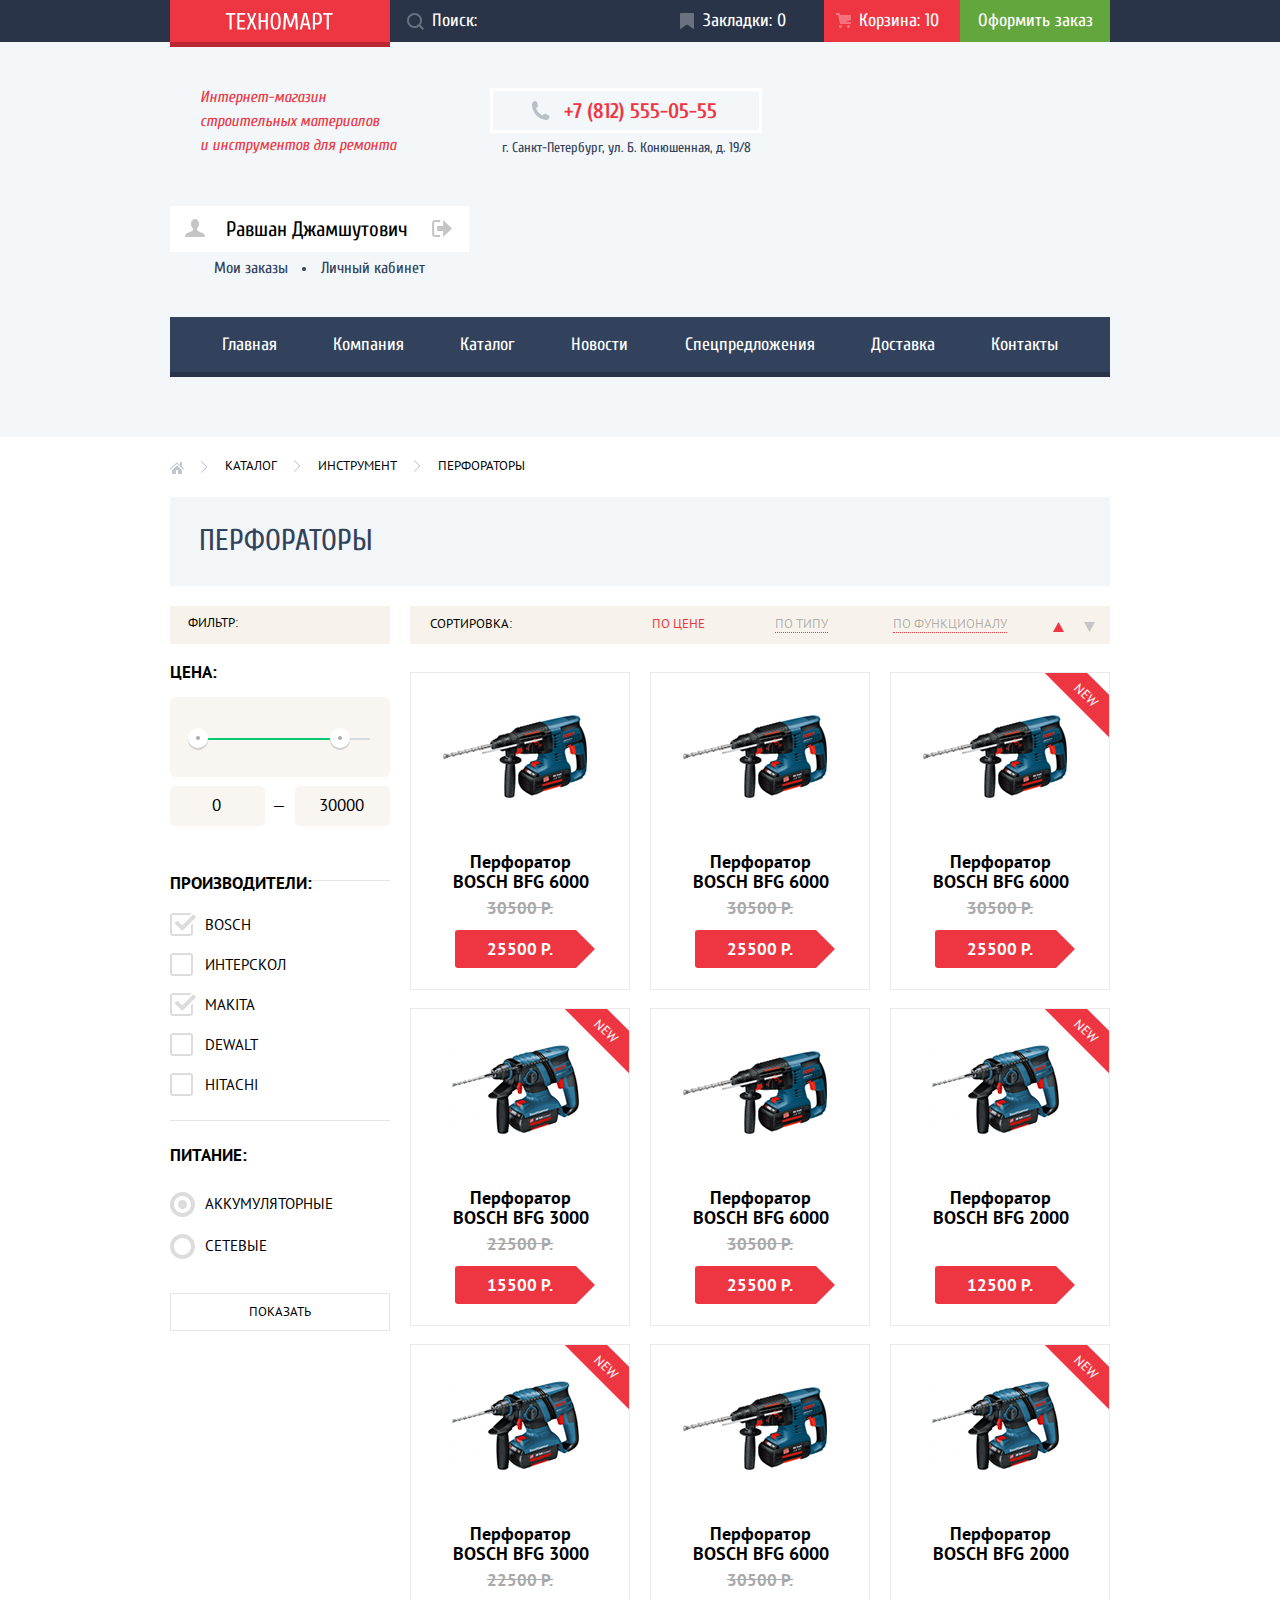
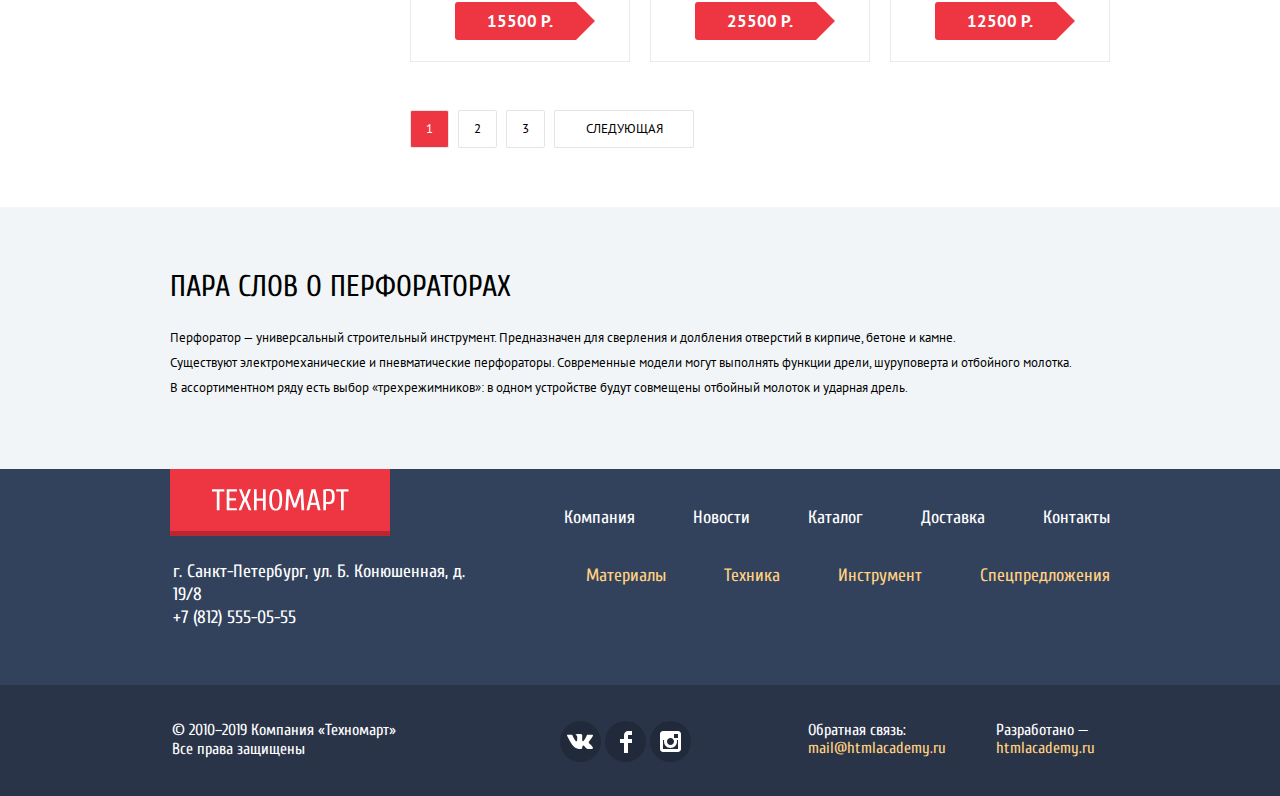
==== commit db56496a: "Правки на сайте предварительные" ====
--- a/catalog.html
+++ b/catalog.html
@@ -6,9 +6,8 @@
 	    <link href="https://fonts.googleapis.com/css2?family=Cuprum:ital,wght@0,400;0,700;1,400&display=swap" rel="stylesheet">
 	    <link href="https://fonts.googleapis.com/css2?family=PT+Sans:wght@400;700&display=swap" rel="stylesheet">
 	    <link href="css/normalize.css" rel="stylesheet">
-	    <link href="css/style-mini.css" type="text/css" rel="stylesheet">
+	    <link href="css/style.css" type="text/css" rel="stylesheet">
   	</head>
-
   	<body class="page-body inner-page">
 	  	<header class="main-header">
 		    <div class="top-bar">
@@ -17,6 +16,7 @@
 			  			<a href="index.html"><img src="img/logo-technomart.svg" width="108" height="118" alt="Логотип компании Техномарт"></a>
 			  		</p>
 			  		<form class="search-form">
+			  			<label for="search">Поиск</label>
 			  			<input class="search" type="search" placeholder="Поиск:">
 			  			<svg aria-hidden="true" focusable="false" class="search-icon" width="17" height="17" viewBox="0 0 17 17" fill="none" xmlns="http://www.w3.org/2000/svg">
 						<path fill-rule="evenodd" clip-rule="evenodd" d="M13.458 12.044L17 15.586L15.586 17L12.044 13.458C10.782 14.421 9.21 15 7.5 15C3.35786 15 0 11.6421 0 7.5C0 3.35786 3.35786 0 7.5 0C11.6421 0 15 3.35786 15 7.5C15.0001 9.14309 14.4581 10.7403 13.458 12.044ZM7.5 2C4.467 2 2 4.467 2 7.5C2.00331 10.5362 4.4638 12.9967 7.5 13C10.532 13 13 10.532 13 7.5C13 4.467 10.532 2 7.5 2Z"/>
@@ -27,13 +27,12 @@
 		  			<a class="ordering" href="#">Оформить заказ</a>
 		  		</div>
 			</div>
-
 	  		<div class="top-bar-grey">
 		        <div class="header-bottom">
-	    			<p class="company-text">Интернет-магазин строительных материалов <br>и инструментов для ремонта</p>
+	    			<p class="company-text">Интернет-магазин строительных материалов и&nbsp;инструментов для ремонта</p>
 		  			<div class="phone-address">
 		  				<a class="phone-link" href="tel:+78125550555"> +7 (812) 555-05-55</a>
-		  				<p class="address">г. Санкт-Петербург ул. Б. Конюшенная, д. 19/8</p>
+		  				<p class="address">г. Санкт-Петербург, ул. Б. Конюшенная, д. 19/8</p>
 		  			</div>
 		  			<div class="login-account-container">
 		    			<div class="account">
@@ -42,7 +41,7 @@
 			    					<svg aria-hidden="true" focusable="false" width="20" height="18" viewBox="0 0 20 18" fill="none" xmlns="http://www.w3.org/2000/svg">
 										<path d="M17.881 14.166C15.737 13.431 13.625 12.5 12.674 11.776C12.017 11.275 11.904 10.158 12.157 9.361C13.275 8.458 14.021 6.884 14.021 5.083C14.021 2.276 12.221 0 10 0C7.77902 0 5.97901 2.276 5.97901 5.083C5.97901 6.884 6.72501 8.457 7.84201 9.36C8.09501 10.158 7.98302 11.275 7.32502 11.776C6.37502 12.5 4.26201 13.43 2.11801 14.166C-0.0259852 14.902 1.48343e-05 18 1.48343e-05 18H20C20 18 20.025 14.901 17.881 14.166Z" fill="#C5C5C5"/>
 									</svg>
-									<p>Равшан Джамшутович</p>
+									<p class="login-name">Равшан Джамшутович</p>
 								</a>
 			          			<a class="log-out" href="#">
 			          				<svg aria-hidden="true" focusable="false" width="20" height="17" viewBox="0 0 20 17" fill="none" xmlns="http://www.w3.org/2000/svg">
@@ -58,7 +57,6 @@
 			          	</div>
 				    </div>
 		  		</div>
-
 		  		<nav class="main-navigation">
 		  			<ul class="site-navigation list">
 		  				<li>
@@ -86,19 +84,16 @@
 		  		</nav>
 		    </div>
 	  	</header>
-
 	    <main class="container">
 		    <div class="container-center">
 		        <div class="box-container">
 		            <ul class="breadcrumbs-list list">
 		                <li class="breadcrumbs-item"><a class="link small-title breadcrumbs-icon" href="index.html"></a></li>
-		                <!-- Главная будет в виде иконки -->
 		                <li class="breadcrumbs-item"><a class="link small-title" href="#">Каталог</a></li>
 		                <li class="breadcrumbs-item"><a class="link small-title" href="#">Инструмент</a></li>
 		                <li class="breadcrumbs-item"><a class="link small-title">Перфораторы</a></li>
 		            </ul>
-
-		            <h1 class="title box-grey"><span class="title-instruments">Перфораторы</span></h1>
+		            <h1 class="title box-grey title-instruments">Перфораторы</h1>
 		            <section class="filter">
 		                <h2 class="small-title filter-title box-beige">Фильтр:</h2>
 		                <form class="filters" method="get" action=https://echo.htmlacademy.ru target="_blank">
@@ -122,7 +117,6 @@
 		                			</div>
 		                		</div>
 		                	</fieldset>
-
 		                	<fieldset class="vendors">
 		                		<legend class="vendor-title">Производители:</legend>
 		                		<ul class="list vendors-list">
@@ -161,31 +155,30 @@
 		                			</li>
 		                		</ul>
 		                	</fieldset>
-		                	<button  aria-label="Показать отсротированный товар" type="submit" class="button filter-button">Показать</button>
+		                	<button  aria-label="Показать отфильтрованный товар" type="submit" class="button filter-button">Показать</button>
 		                </form>
 		            </section>
 		            <section class="box-beige sorting">
 		                <h2 class="small-title box-beige sorting-title">Сортировка:</h2>
 		                <ul class="sorting-list list">
-			                <li class="sorting-item small-title"><span class="sortin-dotted sortin-dotted-active" tabindex="0">По цене</span></li>
-			                <li class="sorting-item small-title"><span class="sortin-dotted" tabindex="0">По типу</span></li>
-			                <li class="sorting-item small-title"><span class="sortin-dotted" tabindex="0">По функционалу</span></li>
+			                <li class="sorting-item small-title"><a href="#" class="link sortin-dotted sortin-dotted-active" tabindex="0">По цене</a></li>
+			                <li class="sorting-item small-title"><a href="#" class="link sortin-dotted" tabindex="0">По типу</a></li>
+			                <li class="sorting-item small-title"><a href="#" class="link sortin-dotted" tabindex="0">По функционалу</a></li>
 		                </ul>
 		                <ul class="sorting-button-list list">
 		                    <li class="sorting-button sorting-button-smaller active-sorting-button">
-			                    <button aria-label="Показать от меньшего к большему" type="button">
+			                    <a class="link" href="#">
 			                    	<svg aria-hidden="true" focusable="false" width="11" height="10" viewBox="0 0 11 10" fill="none" xmlns="http://www.w3.org/2000/svg">
 									<path d="M5.5 0L11 10L0 10" fill="#EE3643"/>
 									</svg>
-								</button>
-
+								</a>
 							</li>
 		                    <li class="sorting-button sorting-button-bigger">
-		                    	<button aria-label="Показать от большего к меньшему" type="button">
+		                    	<a class="link" href="#">
 			                    	<svg aria-hidden="true" focusable="false" width="11" height="10" viewBox="0 0 11 10" fill="none" xmlns="http://www.w3.org/2000/svg">
 									<path d="M5.5 10L0 0H11" fill="#C5C5C5"/>
 									</svg>
-								</button>
+								</a>
 		                    </li>
 		                </ul>
 		            </section>
@@ -319,7 +312,6 @@
 		        </div>
 		    </section>
 	    </main>
-
 	    <footer class="page-footer main-footer">
 	      	<div class="main-navigation-footer footer-navigation">
 		        <div class="nav-bottom top-footer-content"> 
@@ -355,7 +347,6 @@
 			        </ul>
 		        </div>
 	      	</div>
-
 		    <div class="footer-darkblue">
 		        <div class="nav-bottom bottom-footer-content">
 		        	<p class="copyright">© 2010–2019 Компания «Техномарт»<br>
@@ -366,7 +357,7 @@
 		              			<span class="visually-hidden">Вконтакте</span>
 		              			<svg aria-hidden="true" focusable="false" width="27" height="16" viewBox="0 0 27 16" fill="none" xmlns="http://www.w3.org/2000/svg">
 									<path d="M16.138 12.51C17.094 12.201 18.318 14.55 19.621 15.449C20.599 16.13 21.348 15.983 21.348 15.983L24.821 15.933C24.821 15.933 26.636 15.821 25.778 14.379C25.707 14.259 25.275 13.31 23.193 11.357C21.016 9.31398 21.311 9.64498 23.932 6.11298C25.529 3.95998 26.168 2.64498 25.968 2.08498C25.776 1.54598 24.603 1.68598 24.603 1.68598L20.69 1.71298C20.309 1.71398 19.986 1.83198 19.839 2.22798C19.836 2.23198 19.218 3.89398 18.394 5.30698C16.653 8.29598 15.958 8.45498 15.67 8.26798C15.009 7.83498 15.176 6.53098 15.176 5.60398C15.176 2.70698 15.608 1.49898 14.33 1.18698C13.903 1.08298 13.591 1.01498 12.502 1.00498C11.11 0.983976 9.928 1.00498 9.258 1.33398C8.813 1.55698 8.472 2.04598 8.679 2.07398C8.939 2.10898 9.522 2.23398 9.834 2.65998C10.235 3.21198 10.223 4.44898 10.223 4.44898C10.223 4.44898 10.452 7.85998 9.683 8.28298C9.155 8.57298 8.433 7.98098 6.88 5.26698C6.087 3.87898 5.488 2.34498 5.488 2.34498C5.488 2.34498 5.372 2.05998 5.162 1.90398C4.912 1.71898 4.562 1.65998 4.562 1.65998L0.848 1.68398C0.848 1.68398 0.29 1.69998 0.0850002 1.94598C-0.0969998 2.16398 0.0700002 2.61398 0.0700002 2.61398C0.0700002 2.61398 2.979 9.49498 6.273 12.961C9.293 16.143 12.725 15.932 12.725 15.932H14.28C14.28 15.932 14.749 15.878 14.989 15.62C15.213 15.38 15.203 14.929 15.203 14.929C15.203 14.929 15.172 12.82 16.138 12.51Z" fill="white"/>
-									</svg>
+								</svg>
 		              		</a>
 		            	</li>
 			            <li class="social-item">
@@ -402,7 +393,8 @@
 				<a href="#" class="button button-modal button-cart">Оформить заказ</a>
 				<button class="button button-continue button-modal" type="button">Продолжить покупки</button>
 			</div>
-			<button type="button" class="modal-close" aria-label="Закрыть"></button>
+			<button type="button" class="modal-close modal-close-buy" aria-label="Закрыть"></button>
 	    </section>
+	<script src="js/scripts-mini.js"></script>    
   	</body>
 </html>
--- a/css/style.css
+++ b/css/style.css
@@ -0,0 +1,3027 @@
+:root {
+	/*красные оттенки*/
+	--basic-red: #EE3643;
+	--medium-red: #CA2C37;;
+	--cherry-red: #BA2732;
+
+	/*зеленые оттенки*/
+	--special-greenlight: #8ED78F;
+	--basic-green: #63A63E;
+	--medium-green: #5FBB2D;
+	--dark-green: #518534;
+	--dark-green-shadow: #367315;
+	--special-green-range-controls: #00ca74;
+
+	/*серые оттенки*/
+	--extra-light-grey: #E5E5E5;
+	--white: #FFFFFF;
+	--the-lightnest-grey: #C5C5C5;
+	--the-lightness-grey-transparent: rgba(197, 197, 197, 0.3);
+	--medium-grey: #B5B5B5;
+	--basic-greylight: #F3F7F9;
+	--basic-greylighter: #F1F5F7;
+	--basic-greylighter-transparent: rgba(241, 245, 247, 0.5);
+	--extra-dark-grey: #1D2739;
+	--darknest-grey: #293449;
+	--grey-blue: #32425C;
+	--grey-blue-transparent: rgba(50, 66, 92, 0.5);
+	--beige: #F9F5F0;
+	--light-beige: #F7F3EC;;
+	--black: #000000;
+	--grey-light-medium: #A9A9A9;
+	--grey-light-medium-transparent: rgba(169, 169, 169, 0.3);
+	--white-button: rgba(255, 255, 255, 0.3);
+	--ultra-light-grey: #EAEAEA;
+	--light-grey-transparent: rgba(255, 255, 255, 0.5);
+	--white-half-transparent: rgba(255, 255, 255, 0.5);
+	--black-transparent: rgba(0, 0, 0, 0.15);
+	--white-transparent: rgba(0, 0, 0, 0.0001);
+	--grey--transparent-dark: rgba(0, 0, 0, 0.24);
+	--basic-blue-grey: #F2F6F8;
+	--light-black-transparent: rgba(0, 0, 0, 0.3);
+	--the-darknest-blue: #212A3A;
+	--special-border-blue: #405069;
+	--special-border-dark-blue: #293449;
+	--special-popup-grey: F4F4F4;
+	--special-icon-enter-blue: #3D546F;
+	--special-grey-range: #D7DCDE;
+	--special-grey-toggle: #ababab;
+	--special-toggle-shadow-grey: #cfcfcf;
+
+	/*оттенки желтого*/
+	--basic-yellow: #FFBF47;
+	--special-yellowlight: #FFD180;	
+	--special-yellowlight-transparent: rgba(255, 209, 128, 0.5);
+	--bright-yellow: #FFBF47;
+
+	/*остальные цвета*/
+	--special-blue: #3BBCE3;
+	--special-pink: #DC91D8;
+	--gradient-lightness-grey: linear-gradient(180deg, #FFFFFF 0%, rgba(255, 255, 255, 0) 100%), #EAEAEA;
+}
+
+body {
+	min-width: 940px;
+	margin: 0;
+	padding: 0;
+	font-family: "Cuprum", Arial, sans-serif;
+	font-size: 18px;
+	line-height: 24px;
+	font-weight: 400;
+	color: var(--black);
+	background-color: var(--white);
+	background-position: top center;
+	background-repeat: no-repeat;
+}
+
+a {
+	text-decoration: none;
+}
+
+img {
+	max-width: 100%;
+  	height: auto;
+}
+
+.main-header {
+	background-color: var(--basic-greylight);
+	margin: 0;
+	margin-bottom: 14px;
+	display: -ms-grid;
+	display: grid;
+	-ms-grid-rows: -webkit-min-content -webkit-min-content;
+	-ms-grid-rows: min-content min-content;
+	grid-template-rows: -webkit-min-content -webkit-min-content;
+	grid-template-rows: min-content min-content;
+	padding-bottom: 60px;
+}
+
+.top-bar {
+	color: var(--white);
+	background-color: var(--darknest-grey);
+}
+
+.top-bar-content {
+	display: -webkit-box;
+	display: -ms-flexbox;
+	display: flex;
+	-webkit-box-pack: justify;
+	-ms-flex-pack: justify;
+	justify-content: space-between;
+	width: 940px;
+  	margin: 0 auto;
+  	min-height: 42px;
+  	-webkit-box-align: center;
+  	-ms-flex-align: center;
+  	align-items: center;
+}
+
+.top-bar-grey {
+	display: -ms-grid;
+	display: grid;
+	-ms-grid-rows: 1fr -webkit-min-content;
+	-ms-grid-rows: 1fr min-content;
+	grid-template-rows: 1fr -webkit-min-content;
+	grid-template-rows: 1fr min-content;
+	width: 940px;
+  	margin: 0 auto;
+}
+
+.main-header-logo {
+	width: 220px;
+	min-height: 42px;
+	padding: 0;
+	margin: 0;
+	background-color: var(--basic-red);
+	text-transform: uppercase;
+	color: var(--white);
+	-webkit-box-shadow: 0px 5px 0px var(--cherry-red);
+	box-shadow: 0px 5px 0px var(--cherry-red);
+}
+
+.main-header-logo:active {
+	background-color: var(--cherry-red);
+}
+
+.main-header-logo img {
+	position: relative;
+	top: 12px;
+	left: 55px;
+}
+
+.search-form {
+  position: relative;
+}
+
+.search-form label {
+	display: none;
+}
+
+.search {
+	background-color: var(--darknest-grey);
+	min-width: 270px;
+	min-height: 42px;
+	position: relative;
+	padding-left: 42px;
+	border: none;
+}
+
+.search::-webkit-input-placeholder {
+	color: var(--white);
+}
+
+.search-icon {
+    position: absolute;
+    width: 17px;
+    height: 17px;
+    bottom: 12px;
+    left: 17px;
+    fill: var(--white-button);
+}
+
+.search:hover::-webkit-input-placeholder {
+  color: var(--white);
+}
+
+.search:hover::-moz-placeholder {
+  color: var(--white);
+}
+
+.search:hover:-ms-input-placeholder {
+  color: var(--white);
+}
+
+.search:hover::-ms-input-placeholder {
+  color: var(--white);
+}
+
+.search:hover::placeholder {
+  color: var(--white);
+}
+
+.search:hover + .search-icon {
+  fill: var(--white);
+}
+
+.search:focus {
+	background-color: var(--white);
+	color: var(--black);
+	border: none;
+}
+
+.search:focus + .search-icon  {
+    fill: var(--basic-red);
+}
+
+.ordering{
+	background-color: var(--basic-green);
+	color: var(--white);
+	width: 150px;
+	height: 42px;
+	text-align: center;
+	-webkit-box-sizing: border-box;
+	box-sizing: border-box;
+	padding-top: 9px;
+}
+
+.ordering:active {
+	color: var(--light-grey-transparent);
+}
+
+.bookmarks-link {
+	color: var(--white);
+	display: block;
+	padding: 0;
+	margin: 0;
+	padding: 9px 0px 9px 43px;
+	position: relative;
+	width: 164px;
+	-webkit-box-sizing: border-box;
+	box-sizing: border-box;
+}
+
+.bookmarks-link::before {
+	content: "";
+  	position: absolute;
+  	width: 14px;
+  	height: 15.58px;
+  	background-image: url("../img/icon-bookmark.svg");
+  	background-repeat: no-repeat;
+  	background-position: 0 0;
+  	top: 13px;
+  	left: 20px;
+  	opacity: 0.3;
+}
+
+.bookmarks-link:hover::before,
+.cart-link:hover::before {
+	opacity: 1;
+}
+
+.bookmarks-link:active::before,
+.cart-link:active::before {
+	opacity: 0.5;
+}
+
+.bookmarks-link:active {
+	color: var(--light-grey-transparent);
+}
+
+.cart-link {
+	color: var(--white);
+	display: block;
+	padding: 9px 0px 9px 35px;
+	position: relative;
+	width: 136px;
+	-webkit-box-sizing: border-box;
+	box-sizing: border-box;
+	text-align: left;
+}
+
+.cart-link::before {
+	content: "";
+	position: absolute;
+	top: 13px;
+	left: 12px;
+	width: 15px;
+	height: 15px;
+	background-image: url("../img/icon-cart.svg");
+	background-repeat: no-repeat;
+	background-position: 0 0;
+	opacity: 0.3;
+}
+
+.cart-link:active {
+	color: var(--light-grey-transparent);
+	display: block;
+}
+
+.cart-full {
+	background-color: var(--basic-red);
+}
+
+.header-bottom {
+	display: -webkit-box;
+	display: -ms-flexbox;
+	display: flex;
+	-ms-flex-wrap: wrap;
+	flex-wrap: wrap;
+	-webkit-box-pack: start;
+	-ms-flex-pack: start;
+	justify-content: flex-start;
+	-webkit-box-align: start;
+	-ms-flex-align: start;
+	align-items: flex-start;
+	width: 940px;
+  	margin: 0 auto;
+  	margin-bottom: 40px;
+  	padding: 0;
+}
+
+.company-text {
+	font-style: italic;
+	font-size: 16px;
+	line-height: 24px;
+	color: var(--basic-red);
+	width: 197px;
+	margin: 0;
+	padding: 0;
+	padding-top: 42.5px;
+	padding-left: 30px;
+	margin-right: 93px;
+}
+
+.phone-address {
+	text-align: center;
+	padding-top: 46px;
+	margin-right: 51px;
+}
+
+.phone-link {
+	display: block;
+	border: 3px solid var(--white);
+	text-align: center;
+	-webkit-box-sizing: border-box;
+	box-sizing: border-box;
+	padding: 5px 42px 4px 71px;
+	margin: 0;
+	color: var(--basic-red);
+	font-weight: bold;
+	font-size: 21px;
+	line-height: 30px;
+	position: relative;
+}
+
+.phone-link::before {
+	content: "";
+	position: absolute;
+	top: 10px;
+	left: 38px;
+	width: 19px;
+	height: 19px;
+	background-image: url("../img/icon-phone.svg");
+	background-repeat: no-repeat;
+	background-position: 0 0;
+}
+
+.address {
+	font-size: 14px;
+	line-height: 24px;
+	color: var(--grey-blue);
+	margin: 0;
+	padding: 0;
+	padding-top: 3px;
+}
+
+.enter {
+	padding-top: 46px;
+	display: -webkit-box;
+	display: -ms-flexbox;
+	display: flex;
+	-ms-flex-wrap: wrap;
+	flex-wrap: wrap;
+	margin-left: auto;
+}
+
+.login-link {
+	display: block;
+	background-color: var(--white);
+	font-size: 21px;
+	line-height: 21px;
+	color: var(--black);
+}
+
+.login-registration-link {
+	padding: 12px 24px;
+}
+
+.login-enter-link {
+	color: var(--black);
+	background-color: var(--white);
+	margin: 0;
+	margin-right: 10px;
+	padding: 12px 27px 12px 45px;
+	position: relative;
+}
+
+.login-enter-link:hover,
+.login-registration-link:hover {
+	color: var(--basic-red);
+}
+
+.login-enter-link:active,
+.login-registration-link:active {
+	color: var(--the-lightnest-grey);
+}
+
+.login-enter-link svg {
+	position: absolute;
+	bottom: 14px;
+	left: 19px;
+}
+
+.login-enter-link:hover path,
+.login:hover path,
+.log-out:hover path {
+	fill: var(--special-icon-enter-blue);
+}
+
+.login-enter-link:active path {
+	fill: var(--the-lightnest-grey);
+}
+
+.list {
+	list-style: none;
+}
+
+.main-navigation {
+	background: var(--grey-blue);
+	-webkit-box-shadow: inset 0px -5px 0px var(--darknest-grey);
+	box-shadow: inset 0px -5px 0px var(--darknest-grey);
+	-ms-grid-row: 2;
+	-ms-grid-row-span: 1;
+	grid-row: 2/3;	
+}
+
+.site-navigation {
+	display: -webkit-box;
+	display: -ms-flexbox;
+	display: flex;
+	-ms-flex-wrap: wrap;
+	flex-wrap: wrap;
+	-webkit-box-pack: justify;
+	-ms-flex-pack: justify;
+	justify-content: space-between;
+	margin: 0;
+	padding: 0 26px;
+}
+
+.site-navigation a {
+	padding-top: 16px;
+	padding-bottom: 20px;
+	display: block;
+	color: var(--white);
+}
+
+.site-navigation a:first-child {
+	padding-left: 26px;
+}
+
+.site-navigation a:last-child {
+	padding-right: 26px;
+}
+
+.site-navigation a:hover {
+	background-color: var(--darknest-grey);
+}
+
+.site-navigation a:active {
+	background-color: var(--extra-dark-grey);
+	color: var(--white-half-transparent);
+}
+
+.categories {
+	color: var(--white);
+  	margin-bottom: 59px;
+  	padding-top: 45px;
+}
+
+.categories-list {
+	color: var(--white);
+	margin: 0;
+  	padding: 0;
+  	display: -ms-grid;
+  	display: grid;
+	-ms-grid-columns: -webkit-min-content 20px -webkit-min-content 20px -webkit-min-content;
+	-ms-grid-columns: min-content 20px min-content 20px min-content;
+	grid-template-columns: -webkit-min-content -webkit-min-content -webkit-min-content;
+	grid-template-columns: min-content min-content min-content;
+	-ms-grid-rows: -webkit-min-content 20px 123px 20px -webkit-min-content;
+	-ms-grid-rows: min-content 20px 123px 20px min-content;
+	grid-template-rows: -webkit-min-content 123px -webkit-min-content;
+	grid-template-rows: min-content 123px min-content;
+  	gap: 20px;
+}
+
+.categories-list > *:nth-child(1) {
+	-ms-grid-row: 1;
+	-ms-grid-column: 1
+}
+
+.categories-list > *:nth-child(2) {
+	-ms-grid-row: 1;
+	-ms-grid-column: 3;
+}
+
+.categories-list > *:nth-child(3) {
+	-ms-grid-row: 1;
+	-ms-grid-column: 5;
+}
+
+.categories-list > *:nth-child(4) {
+	-ms-grid-row: 3;
+	-ms-grid-column: 1;
+}
+
+.categories-list > *:nth-child(5) {
+	-ms-grid-row: 3;
+	-ms-grid-column: 3;
+}
+
+.categories-list > *:nth-child(6) {
+	-ms-grid-row: 3;
+	-ms-grid-column: 5;
+}
+
+.categories-list > *:nth-child(7) {
+	-ms-grid-row: 5;
+	-ms-grid-column: 1;
+}
+
+.categories-list > *:nth-child(8) {
+	-ms-grid-row: 5;
+	-ms-grid-column: 3;
+}
+
+.categories-list > *:nth-child(9) {
+	-ms-grid-row: 5;
+	-ms-grid-column: 5;
+}
+
+.categories-list a:hover {
+	background-color: var(--the-lightness-grey-transparent);
+}
+
+.categories-list a:active {
+	background-color: var(--grey-light-medium-transparent);
+}
+
+.categories-list li {
+	font-size: 24px;
+	line-height: 30px;
+	min-width: 300px;
+  	height: 123px;
+  	position: relative;
+}
+
+.categories-item .title-bold {
+	padding: 0;
+	margin: 0;
+	padding-top: 20px;
+	padding-left: 23px;
+}
+
+.materials-item {
+	background-color: var(--basic-yellow);
+	overflow: hidden;
+}
+
+.new:before {
+	display: block;
+	position: absolute;
+	content: "NEW";
+	background-position: 0 0;
+	background-repeat: no-repeat;
+	width: 100px;
+	height: 30px;
+	background-color: var(--basic-red);
+	color: var(--white);
+	-webkit-transform: rotate(45deg);
+	-ms-transform: rotate(45deg);
+	transform: rotate(45deg);
+	text-align: center;
+	padding-top: 2px;
+	font-size: 14px;
+	left: 226px;
+	top: 7px;
+	-webkit-box-sizing: border-box;
+	box-sizing: border-box;
+	font-weight: 200;
+}
+
+.products-list .new:before {
+	left: 146px;
+	top: 6px;
+	font-size: 13px;
+	padding-top: 8px;
+}
+
+.instruments-item{
+	background-color: var(--special-blue);
+}
+
+.technics-item {
+	background-color: var(--special-pink);
+}
+.sales-item {
+	background-color: var(--special-greenlight);
+	-ms-grid-row: 2;
+	-ms-grid-row-span: 1;
+	grid-row: 2/3;
+	-ms-grid-column: 3;
+	-ms-grid-column-span: 1;
+	grid-column: 3/4;
+}
+
+.delivery-item {
+	background-color: var(--basic-yellow);
+	-ms-grid-row: 3;
+	-ms-grid-row-span: 1;
+	grid-row: 3/4;
+	-ms-grid-column: 3;
+	-ms-grid-column-span: 1;
+	grid-column: 3/4;
+}
+
+.slider {
+	-ms-grid-row: 2;
+	-ms-grid-row-span: 2;
+	grid-row: 2/4;
+	-ms-grid-column: 1;
+	-ms-grid-column-span: 2;
+	grid-column: 1/3;
+}
+
+.materials-item::after,
+.instruments-item::after,
+.technics-item::after,
+.sales-item::after,
+.delivery-item::after {
+	content: "";
+  	position: absolute;
+  	background-repeat: no-repeat;
+  	background-position: 0 0;
+}
+
+.materials-item::after {
+  	width: 44px;
+  	height: 65px;
+  	background-image: url("../img/icon-materials.svg");
+  	top: 31px;
+  	left: 213px;
+}
+
+.instruments-item::after {
+	width: 75px;
+  	height: 61px;
+  	background-image: url("../img/icon-instruments.svg");
+  	top: 34px;
+  	left: 194px;
+}
+
+.technics-item::after {
+	width: 78px;
+  	height: 62px;
+  	background-image: url("../img/icon-technics.svg");
+  	top: 31px;
+  	left: 191px;
+}
+
+.sales-item::after {
+	width: 59px;
+  	height: 73px;
+  	background-image: url("../img/icon-sales.svg");
+  	top: 27px;
+  	left: 196px;
+}
+
+.delivery-item::after {
+	width: 78px;
+  	height: 63px;
+  	background-image: url("../img/icon-delivery.svg");
+  	top: 32px;
+  	left: 191px;
+}
+
+.categories-link {
+	position: absolute;
+	content: "";
+	background-repeat: no-repeat;
+	background-position: 0 0;
+	left: 23px;
+	top: 64px;
+	width: 135px;
+	height: 38px;
+	display: block;
+	text-align: center;
+	padding: 0;
+	padding-top: 10px;
+	margin: 0;
+	font-size: 14px;
+	line-height: 18px;
+	background-color: var(--white-button);
+	color: var(--white);
+	text-transform: uppercase;
+	-webkit-box-sizing: border-box;
+	box-sizing: border-box;
+}
+
+.title-bold {
+	font-weight: bold;
+}
+
+.slider-item {
+	position: relative;
+	background-color: var(--darknest-grey);
+}
+
+.slider-item span,
+.slider-item p,
+.slider-item .button  {
+	position: absolute;
+	content: "";
+  	background-repeat: no-repeat;
+  	background-position: 0 0;
+  	left: 24px;
+}
+
+.slider ul {
+	margin: 0;
+	padding: 0;
+
+}
+
+.slider-item {
+	display: -ms-grid;
+	display: grid;
+	-ms-grid-columns: 1fr;
+	grid-template-columns: 1fr;
+	-ms-grid-rows: 1fr;
+	grid-template-rows: 1fr;
+}
+
+.slider-item > *:nth-child(1) {
+	-ms-grid-row: 1;
+	-ms-grid-column: 1;
+}
+
+.slider-item img {
+	background-color: var(--darknest-grey);
+	-ms-grid-column: 1;
+	-ms-grid-column-span: 1;
+	grid-column: 1/2;
+	-ms-grid-row: 1;
+	-ms-grid-row-span: 1;
+	grid-row: 1/2;
+}
+
+.slider-item span {
+	font-size: 36px;
+	line-height: 36px;
+	text-transform: uppercase;
+	-ms-grid-column: 1;
+	-ms-grid-column-span: 1;
+	grid-column: 1/2;
+	-ms-grid-row: 1;
+	-ms-grid-row-span: 1;
+	grid-row: 1/2;
+	padding: 0;
+	margin: 0;
+	top: 23px;
+}
+
+.slider-item p {
+	font-size: 18px;
+	line-height: 24px;
+	-ms-grid-column: 1;
+	-ms-grid-column-span: 1;
+	grid-column: 1/2;
+	-ms-grid-row: 1;
+	-ms-grid-row-span: 1;
+	grid-row: 1/2;
+	padding: 0;
+	margin: 0;
+	top: 64px;	
+}
+
+.slider-item .button {
+	-ms-grid-column: 1;
+	-ms-grid-column-span: 1;
+	grid-column: 1/2;
+	-ms-grid-row: 1;
+	-ms-grid-row-span: 1;
+	grid-row: 1/2;
+	display: block;
+	width: 192px;
+	height: 38px;
+	padding: 0;
+	padding-top: 11px;
+	margin: 0;
+	top: 201px;
+  	width: 192px;
+  	height:38px;
+  	text-align: center;
+  	-webkit-box-sizing: border-box;
+  	box-sizing: border-box;
+}
+
+.slider-item a:hover{
+	background-color: var(--medium-red);
+}
+
+.slider-item .link-slider:active {
+	background-color: var(--cherry-red);
+}
+
+.slider-item .link-slider {
+	-ms-grid-column: 1;
+	-ms-grid-column-span: 1;
+	grid-column: 1/2;
+	-ms-grid-row: 1;
+	-ms-grid-row-span: 1;
+	grid-row: 1/2;
+}
+
+.button {
+	font-size: 14px;
+	line-height: 18px;
+	text-transform: uppercase;
+	background-color: var(--basic-red);
+	color: var(--white);
+	min-width: 192px;
+	min-height: 38px;
+	-webkit-box-sizing: border-box;
+	box-sizing: border-box;
+}
+
+.button:hover {
+	background-color: var(--medium-red);
+}
+
+.button:active {
+	background-color: var(--cherry-red);
+}
+
+.slider-button {
+	border: none;
+	padding: 0;
+	margin: 0;
+	position: absolute;
+	content: "";
+	background-repeat: no-repeat;
+	background-position: 0 0;
+	width: 21px;
+  	height: 40px;
+  	background-image: url("../img/icon-left.svg");
+  	background-color: transparent;
+  	top: 122px;
+}
+
+.slider-button-left {
+	left: 25px;
+}
+
+.slider-button-right {
+	left: 578px;
+	-webkit-transform: scale(-1, 1);
+	-ms-transform: scale(-1, 1);
+	transform: scale(-1, 1);
+}
+
+.slider-controls {
+	position: absolute;
+	top: 220px;
+	left: 295px;
+	z-index: 20;
+	display: -webkit-box;
+	display: -ms-flexbox;
+	display: flex;
+	width: 30px;
+	-webkit-box-pack: justify;
+	-ms-flex-pack: justify;
+	justify-content: space-between;
+  }
+
+  .slider-controls button {
+	padding: 0;
+	width: 10px;
+	height: 10px;
+	background-color: var(--white);
+	border: 2px solid var(--white);
+	border-radius: 50%;
+	cursor: pointer;
+}
+
+.slide {
+	display: none;
+}
+
+.slide-current {
+	display: block;
+}
+
+.slider-controls .current {
+  background-color: var(--basic-red);
+}
+
+.title {
+	color: var(--grey-blue);
+	font-size: 30px;
+	line-height: 30px;
+	text-transform: uppercase;
+	font-weight: normal;
+}
+
+.title-gray {
+	background-color: var(--beige);
+	margin: 0;
+	padding: 0;
+	padding-top: 29px;
+	padding-bottom: 30px;
+	padding-left: 28px;
+}
+
+.catalog-company {
+	margin-bottom: 24px;
+}
+
+.products {
+	display: -ms-grid;
+	display: grid;
+	-ms-grid-columns: 1fr;
+	grid-template-columns: 1fr;
+	-ms-grid-rows: -webkit-min-content 20px 1fr;
+	-ms-grid-rows: min-content 20px 1fr;
+	grid-template-rows: -webkit-min-content 1fr;
+	grid-template-rows: min-content 1fr;
+	gap: 20px;
+	margin-bottom: 70px;
+}
+
+.products > *:nth-child(1) {
+	-ms-grid-row: 1;
+	-ms-grid-column: 1;
+}
+
+.products > *:nth-child(2) {
+	-ms-grid-row: 3;
+	-ms-grid-column: 1;
+}
+
+.products-title {
+	display: -webkit-box;
+	display: -ms-flexbox;
+	display: flex;
+	-webkit-box-pack: justify;
+	-ms-flex-pack: justify;
+	justify-content: space-between;
+	-webkit-box-align: center;
+	-ms-flex-align: center;
+	align-items: center;
+	background-color: var(--beige);
+}
+
+.products-title .button,
+.brands-title .button {
+	display: block;
+	padding: 0;
+	margin: 0;
+	padding: 11px 24px 9px 24px;
+	-webkit-box-sizing: border-box;
+	box-sizing: border-box;
+}
+
+.products-title .button {
+	margin-right: 14px;
+}
+
+.brands-title .button {
+	margin-right: 19px;
+}
+
+.products-list {
+	font-family: "PT Sans", Arial, sans-serif;
+	font-weight: bold;
+	font-size: 17px;
+	line-height: 18px;
+	display: -ms-grid;
+	display: grid;
+	-ms-grid-columns: 1fr 20px 1fr 20px 1fr 20px 1fr;
+	grid-template-columns: 1fr 1fr 1fr 1fr;
+	gap: 20px;
+	margin: 0;
+  	padding: 0;
+}
+
+.products-item {
+	border: 1px solid var(--ultra-light-grey);
+	-webkit-box-sizing: border-box;
+	box-sizing: border-box;
+	display: -webkit-box;
+	display: -ms-flexbox;
+	display: flex;
+	-ms-flex-wrap: wrap;
+	flex-wrap: wrap;
+	width: 220px;
+	min-height: 318px;
+	position: relative;
+	overflow: hidden;
+}
+
+.button-buy {
+	display: none;
+	padding-top: 38px;
+	padding-left: 41px;
+}
+
+.button-buy button {
+	min-width: 135px;
+	height: 38px;
+	margin: 0;
+	text-align: left;
+	-webkit-box-sizing: border-box;
+	box-sizing: border-box;
+	position: relative;
+	text-align: center;
+}
+
+.button-buy .buy {
+	padding-left: 53px;
+	text-align: left;
+	margin-bottom: 10px;
+}
+
+.buy::before {
+	position: absolute;
+	content: "";
+	background-position: 0 0;
+	background-repeat: no-repeat;
+	background-image: url("../img/icon-cart.svg");
+	width: 15px;
+	height: 15px;
+	top: 10px;
+	left: 30px;
+	opacity: 0.3;
+}
+
+.products-item:hover img,
+.products-item:focus-within img{
+	visibility: hidden;
+
+}
+.products-item:hover .button-buy,
+.products-item:focus-within .button-buy {
+	display: block;
+	position: absolute;
+}
+
+.products-item:hover {
+	-webkit-box-shadow: 0px 0px 20px var(--ultra-light-grey);
+	box-shadow: 0px 0px 20px var(--ultra-light-grey);
+}
+
+.products-item a{
+	display: -webkit-box;
+	display: -ms-flexbox;
+	display: flex;
+	-ms-flex-wrap: wrap;
+	flex-wrap: wrap;
+  	-webkit-box-orient: vertical;
+  	-webkit-box-direction: normal;
+  	-ms-flex-direction: column;
+  	flex-direction: column;
+  	-webkit-box-align: center;
+  	-ms-flex-align: center;
+  	align-items: center;
+  	-webkit-box-pack: end;
+  	-ms-flex-pack: end;
+  	justify-content: flex-end;
+  	width: 220px;
+  	-webkit-box-flex: 1;
+  	-ms-flex-positive: 1;
+  	flex-grow: 1;
+}
+
+.products-item h3 {
+	font-size: 18px;
+	line-height: 20px;
+	color: var(--black);
+	margin: 0;
+	padding: 0;
+	padding-left: 31px;
+	padding-right: 30px;
+	text-align: center;
+	margin-top: auto;
+}
+
+.products-item .price-sale {
+	-webkit-text-decoration-line: line-through;
+	text-decoration-line: line-through;
+	text-transform: uppercase;
+	color: var(--grey-light-medium);
+	margin: 0;
+	padding-top: 7px;
+	padding-bottom: 13px;
+}
+
+.price {
+	color: var(--white);
+	background-color: var(--basic-red);
+	min-width: 121px;
+	min-height: 38px;
+	margin: 0;
+	margin-left: -10px;
+	margin-bottom: 21px;
+	padding: 0;
+	padding-left: 10px;
+	padding-top: 10px;
+	-webkit-box-sizing: border-box;
+	box-sizing: border-box;
+	text-align: center;
+	border-top-left-radius: 3px;
+	border-bottom-left-radius: 3px;
+	position: relative;
+}
+
+.price::after {
+	content: ''; 
+    position: absolute; 
+    left: 121px;
+    top: 0; 
+    border: 19px solid transparent; 
+    border-left: 19px solid var(--basic-red); 
+}
+
+.price-hidden {
+	visibility: hidden;
+}
+
+.products-item img {
+	padding-top: 8px;
+	padding-bottom: 7px;
+	padding-right: 10px;
+	margin: auto;
+	-webkit-box-pack: center;
+	-ms-flex-pack: center;
+	justify-content: center;
+	-o-object-fit: contain;
+	object-fit: contain;
+}
+
+.brands {
+	display: -ms-grid;
+	display: grid;
+	-ms-grid-rows: -webkit-min-content 20px 1fr;
+	-ms-grid-rows: min-content 20px 1fr;
+	grid-template-rows: -webkit-min-content 1fr;
+	grid-template-rows: min-content 1fr;
+	gap: 20px;
+	margin-bottom: 70px;
+	position: relative;
+}
+
+.brands-title {
+	-ms-grid-row: 1;
+	-ms-grid-row-span: 1;
+	grid-row: 1/2;
+	display: -webkit-box;
+	display: -ms-flexbox;
+	display: flex;
+	-webkit-box-pack: justify;
+	-ms-flex-pack: justify;
+	justify-content: space-between;
+	-webkit-box-align: center;
+	-ms-flex-align: center;
+	align-items: center;
+	background-color: var(--beige);
+}
+
+.brands-title .title {
+	padding-top: 30px;
+}
+
+.brands-title .button {
+	margin-left: 19px;
+	padding: 12px 39px 9px 39px;
+}
+
+.brands-list {
+	display: -ms-grid;
+	display: grid;
+	-ms-grid-columns: 1fr 20px 1fr 20px 1fr 20px 1fr;
+	grid-template-columns: 1fr 1fr 1fr 1fr;
+	-ms-grid-rows: 1fr 20px 1fr;
+	grid-template-rows: 1fr 1fr;
+	gap: 20px;
+	margin: 0;
+	padding: 0;
+}
+
+.brands-list > *:nth-child(1) {
+	-ms-grid-row: 1;
+	-ms-grid-column: 1;
+}
+
+.brands-list > *:nth-child(2) {
+	-ms-grid-row: 1;
+	-ms-grid-column: 3;
+
+}
+
+.brands-list > *:nth-child(3) {
+	-ms-grid-row: 1;
+	-ms-grid-column: 5;
+}
+
+.brands-list > *:nth-child(4) {
+	-ms-grid-row: 1;
+	-ms-grid-column: 7;
+}
+
+.brands-list > *:nth-child(5) {
+	-ms-grid-row: 3;
+	-ms-grid-column: 1;
+}
+
+.brands-list > *:nth-child(6) {
+	-ms-grid-row: 3;
+	-ms-grid-column: 3;
+}
+
+.brands-list > *:nth-child(7) {
+	-ms-grid-row: 3;
+	-ms-grid-column: 5;
+}
+
+.brands-list > *:nth-child(8) {
+	-ms-grid-row: 3;
+	-ms-grid-column: 7;
+}
+
+.brands-item {
+	border: 1px solid var(--ultra-light-grey);
+	-webkit-box-sizing: border-box;
+	box-sizing: border-box;
+	display: -webkit-box;
+	display: -ms-flexbox;
+	display: flex;
+	-webkit-box-orient: vertical;
+	-webkit-box-direction: normal;
+	-ms-flex-direction: column;
+	flex-direction: column;
+	-ms-flex-wrap: wrap;
+	flex-wrap: wrap;
+	-webkit-box-align: center;
+	-ms-flex-align: center;
+	align-items: center;
+	-webkit-box-pack: center;
+	-ms-flex-pack: center;
+	justify-content: center;
+	min-width: 220px;
+	min-height: 145px;
+}
+
+.brands-item img {
+	-o-object-fit: contain;
+	object-fit: contain;
+}
+
+.brands-item a {
+	display: -webkit-box;
+	display: -ms-flexbox;
+	display: flex;
+	-webkit-box-pack: center;
+	-ms-flex-pack: center;
+	justify-content: center;
+	-webkit-box-align: center;
+	-ms-flex-align: center;
+	align-items: center;
+	-webkit-box-flex: 1;
+	-ms-flex-positive: 1;
+	flex-grow: 1;
+	width: 100%;
+}
+
+.brands-item:hover {
+	-webkit-box-shadow: 0px 4px 20px var(--black-transparent);
+	box-shadow: 0px 4px 20px var(--black-transparent);
+}
+
+.brands-item:active {
+	background-color: var(--white-transparent);
+	-webkit-box-shadow: 0px 4px 20px var(--black-transparent);
+	box-shadow: 0px 4px 20px var(--black-transparent);
+	opacity: 0.3;
+}
+
+.features {
+	background-color: var(--basic-greylighter);
+	background-color: var(--basic-greylighter);
+	padding-top: 65px;
+	margin-bottom: 69px;
+}
+
+.service-description {
+	-ms-grid-row: 2;
+	-ms-grid-row-span: 1;
+	grid-row: 2/3;
+	margin-bottom: 69px;
+}
+.service-description .title {
+	margin: 0;
+	margin-bottom: 23.5px;
+	padding: 0;
+}
+.service-description .text {
+	padding: 0;
+	margin: 0;
+	line-height: 25px;
+	width: 500px;
+}
+
+.text-features-description {
+	width: 279px;
+}
+
+.features-description {
+	-ms-grid-row: 2;
+	-ms-grid-row-span: 1;
+	grid-row: 2/3;
+	display: -ms-grid;
+	display: grid;
+	-ms-grid-columns: 240px 1fr;
+	grid-template-columns: 240px 1fr;
+}
+
+.features-button-list {
+	padding: 0;
+	padding-top: 3px;
+	margin: 0;
+	margin-bottom: 99px;
+	position: relative;
+}
+
+.features-button a{
+	display: block;
+	width: 240px;
+	min-height: 61px;
+	font-weight: bold;
+	font-size: 21px;
+	line-height: 30px;
+	background-color: var(--grey-blue);
+	color: var(--white);
+	padding-top: 13.5px;
+	padding-left: 23px;
+	padding-right: 5px;
+	-webkit-box-sizing: border-box;
+	box-sizing: border-box;
+}
+
+.features-button-list:after {
+	content: "";
+	position: absolute;
+	background-repeat: no-repeat;
+	background-position: 0 0;
+	background-image: url(../img/layer-black.png);
+	width: 10px;
+	height: 279px;
+	top: -40px;
+	left: 230px;
+}
+
+.features-button-list a:hover:not(.features-button-active){
+	background-color: var(--darknest-grey);
+}
+
+.features-button .features-button-active{
+	background-color: var(--white);
+	color: var(--grey-blue);
+}
+
+.features-button {
+  	border-bottom: 1px solid var(--special-border-dark-blue);
+  	-webkit-box-shadow: 0px 1px 0 var(--special-border-blue) inset;
+  	box-shadow: 0px 1px 0 var(--special-border-blue) inset;
+}
+
+.features-list {
+	margin: 0;
+	padding: 0;
+	padding-left: 80px;
+}
+
+.delivery,
+.credit,
+.guarantee {
+	background-repeat: no-repeat;
+}
+
+.delivery {
+	background-image: url(../img/blue-car.png);
+	background-position: 150px 20px;
+}
+
+.credit {
+	background-image: url(../img/credit.png);
+	background-position: 165px 0px;
+}
+
+.button-credit {
+	padding: 10px 46px 10px 46px;
+	border-radius: 5px;
+}
+
+.guarantee {
+	background-image: url(../img/guarantee.png);
+	background-position: 210px 10px;
+}
+
+.features-item {
+	display: none;
+	min-height: 227px;
+}
+
+.features-item-active {
+	display: block;
+}
+
+.features-item .title {
+	margin: 0;
+	padding: 0;
+	margin-bottom: 28px;
+}
+
+.text {
+	font-family: "PT Sans", Arial, sans-serif;
+	font-size: 13px;
+	line-height: 24px;
+	color: var(--black);
+	margin: 0;
+	padding: 0;
+}
+
+.features-item .text{
+	line-height: 25px;
+	width: 290px;
+}
+
+.guarantee .text {
+	width: 315px;
+}
+
+.text-space {
+	margin-bottom: 30px;
+}
+
+.about-company {
+	display: -ms-grid;
+	display: grid;
+	-ms-grid-columns: 3fr 1fr;
+	grid-template-columns: 3fr 1fr;
+	margin-bottom: 70px;
+	line-height: 24px;
+}
+
+.about-company section:first-child {
+	margin-right: 180px;
+}
+
+.title-black {
+	color: var(--black);
+}
+
+.partners-list {
+	font-size: 18px;
+	line-height: 24px;
+	margin: 0;
+	padding: 0;
+	padding-top: 2px;
+}
+
+.partner-item:not(:last-child) {
+	padding-bottom: 12px; 
+}
+
+.partner-item:last-child {
+	padding-bottom: 20px; 
+}
+
+.partner-item {
+	padding-left: 37px; 
+	position: relative;
+}
+
+.partner-item::before {
+	content: "";
+	position: absolute;
+	background-repeat: no-repeat;
+	background-position: 0 0;
+	width: 25px;
+	height: 2px;
+	background-color: var(--basic-red);
+	left: 0px;
+	top: 13px;
+}
+
+.button-info,
+.button-ask {
+	padding: 0;
+	padding-top: 11px;
+	padding-bottom: 9px;
+	margin: 0;
+	display: block;
+	border: none;
+	text-align: center;
+	-webkit-box-sizing: border-box;
+	box-sizing: border-box;
+}
+
+.contact-info .button-ask {
+	width: 300px;
+
+}
+
+.button-info {
+	width: 220px;
+}
+.button-map {
+	border: none;
+	width: 300px;
+}
+
+.about-us {
+	min-width: 460px;
+}
+
+.about-us .title,
+.contact-info .title {
+	padding: 0;
+	padding-bottom: 23px; 
+	margin: 0;
+}
+
+.about-us .title {
+	width: ;
+}
+
+.about-us p:first-of-type {
+	padding-bottom: 26px;
+}
+
+.contact-info .text {
+	padding-bottom: 34px;
+}
+
+.contact-info img {
+	width: 300px;
+	height: 158px;
+	padding-bottom: 19px;
+}
+
+.contact-info .text-about-office {
+	width: 180px;
+	padding-bottom: 33px;
+}
+
+.container-logo {
+	margin: 0;
+	padding: 0;
+	margin-bottom: 27px;
+}
+.container-logo img {
+	position: relative;
+	top: 19px;
+	left: 41px;
+}
+
+.bottom-footer-content {
+	display: -ms-grid;
+	display: grid;
+	-ms-grid-columns: 1fr 1fr -webkit-min-content -webkit-min-content;
+	-ms-grid-columns: 1fr 1fr min-content min-content;
+	grid-template-columns: 1fr 1fr -webkit-min-content -webkit-min-content;
+	grid-template-columns: 1fr 1fr min-content min-content;
+	padding-top: 36px;
+	padding-bottom: 34px;
+}
+
+.main-footer a {
+	color: var(--white);
+	font-size: 18px;
+}
+
+.footer-logo {
+	display: block;
+	height: 62px;
+	width: 220px;
+	-webkit-box-sizing: border-box;
+	box-sizing: border-box;
+}
+
+.footer-offers-list a {
+	color: var(--special-yellowlight);
+}
+
+.footer-darkblue {
+	background-color: var(--darknest-grey);
+	color: var(--white);
+	font-size: 16px;
+	line-height: 18px;
+}
+
+.footer-darkblue .yellow-link {
+	color: var(--special-yellowlight);
+} 
+
+.link-underline:hover {
+	text-decoration: underline;
+}
+
+.footer-navigation-item:not(:last-child) {
+	padding-right: 25px;
+
+}
+.footer-navigation-item:last-child) {
+	padding-right: 0;
+
+}
+.footer-navigation-item:first-child) {
+	padding-left: 160px;
+}
+
+.footer-navigation-item .link-underline:active {
+	color: var(--basic-greylighter-transparent);
+}
+
+.footer-offers-list .link-underline:active {
+	color: var(--special-yellowlight-transparent);
+}
+
+.yellow-link:hover {
+	text-decoration: underline;
+}
+
+.yellow-link:active {
+	color: var(--basic-red);
+}
+
+.visually-hidden {
+	position: absolute;
+	width: 1px;
+	height: 1px;
+	margin: -1px;
+	border: 0;
+	padding: 0;
+	white-space: nowrap;
+	-webkit-clip-path: inset(100%);
+	clip-path: inset(100%);
+	clip: rect(0 0 0 0);
+	overflow: hidden;
+}
+
+.page {
+	height: 100%;
+}
+
+.page-body {
+	min-height: 100%;
+  	display: -ms-grid;
+  	display: grid;
+  	-ms-grid-rows: -webkit-min-content 1fr -webkit-min-content;
+  	-ms-grid-rows: min-content 1fr min-content;
+  	grid-template-rows: -webkit-min-content 1fr -webkit-min-content;
+  	grid-template-rows: min-content 1fr min-content;
+  	-ms-flex-line-pack: start;
+  	align-content: start;
+}
+
+.container-center {
+  width: 940px;
+  margin: 0 auto;
+}
+
+.main-footer {
+	display: -ms-grid;
+	display: grid;
+	-ms-grid-rows: -webkit-min-content -webkit-min-content;
+	-ms-grid-rows: min-content min-content;
+	grid-template-rows: -webkit-min-content -webkit-min-content;
+	grid-template-rows: min-content min-content;
+}
+
+.nav-bottom {
+	width: 940px;
+	margin: 0 auto;
+}
+
+.top-footer-content {
+	display: -ms-grid;
+	display: grid;
+	-ms-grid-columns: 326px 1fr;
+	grid-template-columns: 326px 1fr;
+	-ms-grid-rows: -webkit-min-content -webkit-min-content;
+	-ms-grid-rows: min-content min-content;
+	grid-template-rows: -webkit-min-content -webkit-min-content;
+	grid-template-rows: min-content min-content;
+	padding-bottom: 55px;
+}
+
+.top-footer-content > *:nth-child(1) {
+	-ms-grid-row: 1;
+	-ms-grid-column: 1;
+}
+
+.top-footer-content > *:nth-child(2) {
+	-ms-grid-row: 1;
+	-ms-grid-column: 2;
+}
+
+.top-footer-content > *:nth-child(3) {
+	-ms-grid-row: 2;
+	-ms-grid-column: 1;
+}
+
+.top-footer-content > *:nth-child(4) {
+	-ms-grid-row: 2;
+	-ms-grid-column: 2;
+}
+
+.footer-navigation {
+	color: var(--white);
+}
+
+.footer-navigation-list {
+	display: -webkit-box;
+	display: -ms-flexbox;
+	display: flex;
+	-ms-flex-wrap: wrap;
+	flex-wrap: wrap;
+	-webkit-box-pack: justify;
+	-ms-flex-pack: justify;
+	justify-content: space-between;
+	margin: 0;
+	margin-top: 37px;
+	margin-left: 68px;
+	padding: 0; 
+}
+
+.footer-address {
+	margin: 0;
+	padding: 0;
+	padding-top: 2px;
+	padding-left: 3px;
+	font-size: 18px;
+	line-height: 23px;
+}
+
+.footer-phone {
+	margin: 0;
+	padding: 0;
+	padding-left: 3px;
+}
+
+.footer-offers-list {
+	display: -webkit-box;
+	display: -ms-flexbox;
+	display: flex;
+	-ms-flex-wrap: wrap;
+	flex-wrap: wrap;
+	-webkit-box-pack: justify;
+	-ms-flex-pack: justify;
+	justify-content: space-between;
+	margin: 0;
+	padding: 0;
+	padding-left: 90px;
+	padding-top: 6px;
+}
+
+.bottom-footer-content .copyright{
+	margin: 0;
+	padding: 0;
+	padding-left: 2px;
+	min-width: 239px;
+	line-height: 19px;
+}
+
+.social-list {
+	display: -webkit-box;
+	display: -ms-flexbox;
+	display: flex;
+	flex-wrap: wrap;
+	-webkit-box-pack: start;
+	-ms-flex-pack: start;
+	justify-content: flex-start;
+	margin: 0;
+	padding: 0;
+	padding-left: 116px;
+	width: 158px;
+}
+
+.social-item {
+	background-color: var(--the-darknest-blue);
+	border-radius: 50px;
+	width: 41px;
+	height: 41px;
+	text-align: center;
+	margin: 0;
+	padding: 0;
+	margin-right: 4px;
+	-webkit-box-sizing: border-box;
+	box-sizing: border-box;
+}
+
+.social-item:hover,
+.social-item:focus {
+	background-color: var(--basic-red);
+}
+
+.vkontakte {
+	display: block;
+	padding-top: 12px;
+}
+
+.facebook {
+	display: block;
+	padding-top: 10px;
+}
+
+.insagram {
+	display: block;
+	padding-top: 10px;
+}
+
+.contact-email,
+.developer {
+	font-size: 16px;
+	line-height: 18px;
+	margin: 0;
+	padding: 0;
+}
+
+.contact-email a,
+.developer a {
+	font-size: 16px;
+	line-height: 18px;
+}
+
+.contact-email {
+	padding-left: 90px;
+}
+
+.developer {
+	padding-left: 50px;
+	margin-right: 15px;
+}
+
+.box-container {
+	display: -ms-grid;
+	display: grid;
+	-ms-grid-columns: 220px 20px 1fr;
+	grid-template-columns: 220px 1fr;
+	gap: 20px;
+	margin-bottom: 59px;
+}
+
+.box-container .title {
+	-ms-grid-column: 1;
+	-ms-grid-column-span: 2;
+	grid-column: 1/3;
+	-ms-grid-row: 2;
+	-ms-grid-row-span: 1;
+	grid-row: 2/3;
+	margin: 0;
+	margin-bottom: 20px;
+	padding: 0;
+}
+
+.breadcrumbs-list {
+	grid-column: 1/-1;
+	-ms-grid-row: 1;
+	-ms-grid-row-span: 1;
+	grid-row: 1/2;
+	margin: 0;
+	padding: 0;
+}
+
+.box-container .filter {
+	-ms-grid-column: 1;
+	-ms-grid-column-span: 1;
+	grid-column: 1/2;
+	margin: 0;
+	padding: 0;
+}
+
+.catalog {
+	-ms-grid-column: 2;
+	-ms-grid-column-span: 1;
+	grid-column: 2/3;
+}
+
+.catalog .products-list {
+	display: -ms-grid;
+	display: grid;
+	-webkit-column-gap: 20px;
+	-moz-column-gap: 20px;
+	column-gap: 20px;
+	-ms-grid-columns: 1fr 20px 1fr 20px 1fr;
+	grid-template-columns: 1fr 1fr 1fr;
+	row-gap: 18px;
+	margin: 0;
+	padding: 0;
+}
+
+.product-info .title-black {
+	padding: 0;
+	margin: 0;
+	padding-top: 64.5px;
+	padding-bottom: 23px;
+}
+
+.product-info .text {
+	margin: 0;
+	padding: 0;
+	width: 950px;
+	font-size: 13px;
+	line-height: 25px;
+}
+
+.text-padding {
+	margin-bottom: 69px;
+}
+
+.main-navigation-footer {
+	background-color: var(--grey-blue);
+}
+
+/*Каталог*/
+
+.box-container .box-grey {
+	background-color: var(--basic-blue-grey);
+	min-height: 89px;
+	padding: 0;
+	padding-top: 29px;
+	padding-left: 29px;
+	margin: 0;
+	-webkit-box-sizing: border-box;
+	box-sizing: border-box;
+}
+
+.title-instruments {
+	width: 940px;
+}
+
+.box-beige {
+	background-color: var(--light-beige);
+}
+
+.small-title {
+	font-size: 13px;
+	line-height: 18px;
+	text-transform: uppercase;
+	font-family: "PT Sans", Arial, sans-serif;
+	font-weight: normal;
+}
+
+.login-account-container {
+	padding-top: 46px;
+	-webkit-box-sizing: border-box;
+	box-sizing: border-box;
+}
+
+.account {
+	display: -webkit-box;
+	display: -ms-flexbox;
+	display: flex;
+	-ms-flex-wrap: wrap;
+	flex-wrap: wrap;
+	-webkit-box-pack: justify;
+	-ms-flex-pack: justify;
+	justify-content: space-between;
+	-webkit-box-align: center;
+	-ms-flex-align: center;
+	align-items: center;
+	width: 299px;
+	-webkit-box-sizing: border-box;
+	box-sizing: border-box;
+}
+
+.login-content {
+	display: -webkit-box;
+	display: -ms-flexbox;
+	display: flex;
+	-ms-flex-wrap: wrap;
+	flex-wrap: wrap;
+	background-color: var(--white);
+	min-width: 299px;
+	margin-bottom: 7px;
+}
+
+.login-name:active,
+.login:active path,
+.log-out:active path {
+	color: var(--the-lightnest-grey);
+	fill: var(--the-lightnest-grey);
+}
+
+.login-content svg {
+	padding: 13px 21px 8px 15px;
+}
+
+.login {
+	display: -webkit-box;
+	display: -ms-flexbox;
+	display: flex;
+	-webkit-box-flex: 1;
+	-ms-flex-positive: 1;
+	flex-grow: 1;
+}
+
+.login p {
+
+	font-size: 21px;
+	color: var(--black);
+	margin: 0;
+	padding: 0;
+	padding-top: 11px;
+}
+
+.account-link-info {
+	display: -webkit-box;
+	display: -ms-flexbox;
+	display: flex;
+	-ms-flex-wrap: wrap;
+	flex-wrap: wrap;
+	-webkit-box-pack: center;
+	-ms-flex-pack: center;
+	justify-content: center;
+	width: 299px;
+}
+
+.account-order:first-child {
+	padding-right: 33px;
+	position: relative;
+}
+
+.account-order::after {
+	position: absolute;
+	content: "";
+	background-position: 0 0;
+	width: 4px;
+	height: 4px;
+	border-radius: 50%;
+	background-color: var(--grey-blue);
+	right: 15px;
+	top: 8px;
+}
+
+.log-out svg {
+	padding: 14px 17px 8px 20px;
+}
+
+.account-link {
+	font-size: 16px;
+	line-height: 18px;
+	color: var(--grey-blue);
+}
+
+.account-link:hover {
+	color: var(--basic-red);
+}
+
+.account-link:active {
+	color:var(--the-lightnest-grey);
+}
+
+.sorting {
+	display: -webkit-box;
+	display: -ms-flexbox;
+	display: flex;
+	-ms-flex-wrap: wrap;
+	flex-wrap: wrap;
+	-webkit-box-pack: start;
+	-ms-flex-pack: start;
+	justify-content: flex-start;
+	width: 700px;
+	margin: 0;
+	margin-bottom: 8px;
+	padding: 0;
+} 
+
+.sorting-title {
+	margin: 0;
+	padding: 0;
+	padding-top: 9px;
+	padding-left: 20px;
+	padding-bottom: 11px;
+	margin-right: 140px;
+	-webkit-box-align: stretch;
+	-ms-flex-align: stretch;
+	align-items: stretch;
+}
+
+.sorting-list {
+	display: -webkit-box;
+	display: -ms-flexbox;
+	display: flex;
+	-ms-flex-wrap: wrap;
+	flex-wrap: wrap;
+	-webkit-box-pack: justify;
+	-ms-flex-pack: justify;
+	justify-content: space-between;
+	padding: 0;
+	margin: 0;
+	padding-top: 9px;
+	padding-bottom: 11px;
+	margin-right: 30px;
+	max-width: 370px;
+	-webkit-box-sizing: border-box;
+	box-sizing: border-box;
+}
+
+.sorting-item {
+	margin: 0;
+	padding: 0;
+	padding-right: 70px;
+}
+
+.sorting-item:last-child {
+	padding-right: 0px;
+	margin-left: -5px;
+}
+
+.sorting-button-list {
+	display: -webkit-box;
+	display: -ms-flexbox;
+	display: flex;
+	-ms-flex-wrap: wrap;
+	flex-wrap: wrap;
+	padding: 0;
+	padding-top: 9px;
+	margin: 0;
+	margin-left: auto;
+	margin-right: 15px;
+}
+
+.sorting-button {
+	margin: 0;
+	padding: 0;
+	padding-top: -3px;
+}
+
+.sorting-button button {
+	outline: none;
+	border: none;
+	background-color: var(--beige);
+	margin: 0;
+	padding: 0;
+}
+
+.sorting-button-smaller {
+	padding-right: 20px;
+}
+
+.sorting-button path {
+	fill: var(--the-lightnest-grey);
+}
+
+.sorting-button:hover path,
+.sorting-button:focus-within path  {
+	fill: var(--black);
+}
+
+.sorting-button:active path,
+.active-sorting-button path {
+	fill: var(--basic-red);
+}
+
+.sorting-item .sortin-dotted{
+	color:var(--light-black-transparent);
+	border-bottom: 1px dotted var(--basic-red);
+
+}
+
+.sorting-item .sortin-dotted-active {
+	color: var(--basic-red);
+	border-bottom: none;
+}
+
+.sorting-item .sortin-dotted:hover {
+	color: var(--black);
+	border-bottom: 1px solid var(--basic-red);
+}
+
+.sorting-item .sortin-dotted:active {
+	color: var(--basic-red);
+	border-bottom: none;
+}
+
+.breadcrumbs-list {
+	display: -webkit-box;
+	display: -ms-flexbox;
+	display: flex;
+	-ms-flex-wrap: wrap;
+	flex-wrap: wrap;
+	-webkit-box-pack: start;
+	-ms-flex-pack: start;
+	justify-content: flex-start;
+	-webkit-box-align: center;
+	-ms-flex-align: center;
+	align-items: center;
+	padding-top: 2px;
+}
+
+.breadcrumbs-list li {
+  position: relative;
+  margin-right: 41px;
+  position: relative;
+}
+
+.breadcrumbs-list li:last-child {
+  margin-right: 0;
+}
+
+.breadcrumbs-icon {
+	display: block;
+	background-image: url("../img/icon-home.svg");
+	background-repeat: no-repeat;
+	background-position: 0 8px;
+	width: 14px;
+	height: 12px;
+	padding-top: 10px; 
+}
+
+.breadcrumbs-item .small-title {
+	color: var(--black);
+}
+
+.breadcrumbs-item:not(:last-of-type)::after {
+	position: absolute;
+	content: "";
+	background-position: 0 0;
+	background-image: url("../img/icon-right-small.svg");
+	background-repeat: no-repeat;
+	width: 8px;
+	height: 14px;
+	right: -24px;
+	top: 6px;
+}
+
+.filter {
+	-ms-grid-row: 3;
+	-ms-grid-row-span: 2;
+	grid-row: 3/5;
+	width: 220px;
+}
+
+.filter-title {
+	height: 38px;
+	margin: 0;
+	margin-bottom: 13px;
+	padding-top: 8px;
+	padding-left: 18px;
+	display: block;
+	-webkit-box-sizing: border-box;
+	box-sizing: border-box;
+}
+
+.filter-item {
+	margin: 0;
+	padding: 0;
+	border: none;
+	position: relative;
+}
+
+.filter-item::after {
+	position: absolute;
+	content: "";
+	background-position: 0 0;
+	width: 220px;
+	height: 1px;
+	background-color: var(--special-grey-toggle);
+	opacity: 0.3;
+	top: 193px;
+}
+
+.range-filter {
+	width: 220px;
+	margin-top: 10px;
+}
+
+.filter-item legend,
+.vendor-title,
+.power-title  {
+	font-family: "PT Sans", Arial, sans-serif;
+	font-style: normal;
+	font-size: 17px;
+	line-height: 30px;
+	text-transform: uppercase;
+	font-weight: bold;
+	margin: 0;
+	padding: 0;
+}
+
+.range-controls {
+	height: 39px;
+	margin-bottom: 9px;
+	padding-top: 41px;
+	padding-right: 20px;
+	padding-left: 20px;
+	background-color: var(--beige);
+	border-radius: 5px;
+	position: relative;
+}
+
+.range-controls .scale {
+	height: 2px;
+	background: var(--special-grey-range);
+}
+
+.range-controls .bar {
+	width: 80%;
+	height: 2px;
+	background: var(--special-green-range-controls);
+}
+
+.range-controls .toggle {
+	position: absolute;
+	top: 31px;
+	left: 0;
+	height: 4px;
+	width: 4px;
+	padding: 0;
+	border: 8px solid var(--white);
+	background-color: var(--special-grey-toggle);
+	border-radius: 50%;
+	-webkit-box-shadow: 0 2px 1px 0 var(--special-toggle-shadow-grey);
+	box-shadow: 0 2px 1px 0 var(--special-toggle-shadow-grey);
+	cursor: pointer;
+}
+
+.range-controls .toggle-min {
+ 	left: 18px;
+}
+
+.range-controls .toggle-max {
+  	left: 160px;
+}
+
+.price-controls {
+    display: -webkit-box;
+    display: -ms-flexbox;
+    display: flex;
+    -webkit-box-pack: justify;
+    -ms-flex-pack: justify;
+    justify-content: space-between;
+}
+
+.price-controls label {
+	font-family: "PT Sans", Arial, sans-serif;
+	font-style: normal;
+	font-weight: normal;
+	font-size: 17px;
+	line-height: 18px;
+	text-transform: uppercase;
+}
+.price-controls input {
+	width: 95px;
+	padding: 0;
+	padding-top: 10px;
+	padding-bottom: 10px;
+	margin-bottom: 42px;
+	border: none;
+	border-radius: 5px;
+	background-color: var(--beige);
+	font-family: inherit;
+	font-size: inherit;
+	text-align: center;
+}
+
+.max-price input{
+	margin-left: 5px;
+}
+
+.min-price input,
+.max-price input {
+	padding-left: 13px;
+	-webkit-box-sizing: border-box;
+	box-sizing: border-box;
+}
+
+.vendors-list,
+.power-list {
+	margin: 0;
+	padding: 0;
+	position: relative;
+}
+
+
+.filter-checkbox {
+	font-family: "PT Sans", Arial, sans-serif;
+	font-size: 15px;
+	line-height: 19px;
+	text-transform: uppercase;
+	margin-bottom: 21px;
+	padding-left: 35px;
+}
+
+.filter-radio {
+	font-family: "PT Sans", Arial, sans-serif;
+	font-size: 15px;
+	line-height: 19px;
+	text-transform: uppercase;
+	margin-bottom: 22.5px;
+	padding-left: 35px;
+}
+
+.vendors,
+.power {
+	border: none;
+	padding: 0;
+	margin: 0;
+}
+
+.vendors {
+	margin-bottom: 25px;
+	position: relative;
+}
+
+.power {
+	margin-bottom: 16px;
+}
+
+.vendors-list::after {
+	position: absolute;
+	content: "";
+	background-position: 0 0;
+	width: 220px;
+	height: 1px;
+	background-color: var(--special-grey-toggle);
+	opacity: 0.3;
+	bottom: -27px;
+}
+
+.vendor-title {
+	margin-bottom: 17.5px;
+}
+
+.power-title {
+	margin-bottom: 24px;
+}
+
+.filter-option label {
+  	position: relative;
+  	display: block;
+  	cursor: pointer;
+  	-webkit-user-select: none;
+  	-moz-user-select: none;
+  	-ms-user-select: none;
+  	user-select: none;
+}
+
+.filter-input-checkbox + label::before {
+  	content: "";
+  	position: absolute;
+  	background-position: 0 0;
+  	background-repeat: no-repeat;
+  	background-image: url("../img/checkbox-off.svg");
+  	left: -35px;
+  	top: -2px;
+  	width: 23px;
+  	height: 23px;
+  	opacity: 0.6;
+}
+
+.filter-input-checkbox:hover + label:hover::before,
+.filter-input-checkbox:hover + label:focus::before {
+	opacity: 1;
+}
+
+.filter-input-checkbox:checked + label::before {
+  	content: "";
+  	position: absolute;
+  	background-position: 0 0;
+  	background-repeat: no-repeat;
+  	background-image: url("../img/checkbox-on.svg");
+  	left: -35px;
+  	top: -2px;
+  	width: 27px;
+  	height: 23px;
+  	opacity: 0.6;
+}
+
+.filter-input-checkbox:hover:checked + label:hover::before,
+.filter-input-checkbox:focus:checked + label:hover::before {
+	opacity: 1;
+}
+
+.filter-input-radio + label::before {
+  	content: "";
+  	position: absolute;
+  	background-position: 0 0;
+  	background-repeat: no-repeat;
+  	background-image: url("../img/radio-off.svg");
+  	left: -35px;
+  	top: -2px;
+	width: 25px;
+	height: 25px;
+	opacity: 0.6;
+}
+
+.filter-input-radio:hover + label:hover::before {
+	opacity: 1;
+}
+
+.filter-input-radio:checked + label::before {
+	content: "";
+	position: absolute;
+	background-position: 0 0;
+	background-repeat: no-repeat;
+	background-image: url("../img/radio-on.svg");
+	left: -35px;
+	top: -2px;
+	width: 25px;
+	height: 25px;
+	opacity: 0.6;
+}
+
+.filter-input-radio:hover:checked + label:hover::before,
+.filter-input-radio:focus:checked + label:hover::before {
+	opacity: 1;
+}
+
+.filter-input:hover + label,
+.filter-input:focus + label {
+  font-weight: normal;
+}
+
+.filter-input[disabled] + label{
+	opacity: 0.4;
+}
+
+.filter-button {
+	font-family: "PT Sans", Arial, sans-serif;
+	font-size: 13px;
+	line-height: 18px;
+	text-align: center;
+	border: 1px solid var(--extra-light-grey);
+	-webkit-box-sizing: border-box;
+	box-sizing: border-box;
+	background-color: var(--white);
+	color: var(--black);
+	width: 220px;
+}
+
+.filter-button:hover,
+.filter-button:active {
+	background-color: var(--white);
+	color: var(--black);
+	border: 1px solid var(--basic-red);
+}
+
+.pagination-list {
+	-ms-grid-column: 2;
+	-ms-grid-column-span: 1;
+	grid-column: 2/3;
+	display: -webkit-box;
+	display: -ms-flexbox;
+	display: flex;
+	-ms-flex-wrap: wrap;
+	flex-wrap: wrap;
+	-webkit-box-pack: start;
+	-ms-flex-pack: start;
+	justify-content: flex-start;
+	margin: 0;
+	padding: 0;
+	padding-top: 4px;
+}
+
+.pagination-item {
+	background: var(--white);
+	border: 1px solid var(--extra-light-grey);
+	border-radius: 2px;
+	margin: 0;
+	margin-right: 9px;
+	padding: 5px 15px 7px 15px;
+	-webkit-box-sizing: border-box;
+	box-sizing: border-box;
+}
+
+.pagination-item:last-child {
+	margin-right: 0;
+}
+
+.pagination-item:hover {
+	border: 1px solid var(--the-lightnest-grey);
+}
+
+.pagination-item:active {
+	border: 1px solid var(--basic-red);
+}
+
+.pagination-link {
+	font-family: "PT Sans", Arial, sans-serif;
+	font-size: 13px;
+	line-height: 18px;
+	text-transform: uppercase;
+	color: var(--black);
+	margin: 0;
+	padding: 0;
+}
+
+ .page-active{
+	background-color: var(--basic-red);
+	color: var(--white);
+}
+
+.next-page {
+	min-width: 140px;
+	text-align: center;
+}
+
+.product-text {
+	background-color: var(--basic-greylighter);
+	padding-bottom: 69px;
+}
+
+.products-item button {
+	font-family: Cuprum;
+	font-size: 14px;
+	line-height: 18px;
+}
+
+.buy {
+	color: var(--white);
+	text-transform: uppercase;
+	background-color: var(--basic-green);
+	-webkit-box-shadow: inset 0px -3px 0px var(--dark-green-shadow);
+	box-shadow: inset 0px -3px 0px var(--dark-green-shadow);
+}
+
+.buy:hover {
+	background-color: var(--medium-green);
+}
+
+.buy:active {
+	background-color: var(--dark-green);
+}
+
+.postpone {
+	color: var(--grey-blue);
+	text-transform: uppercase;
+	background-color: var(--white);
+	border: 3px solid var(--basic-green);
+	-webkit-box-sizing: border-box;
+	box-sizing: border-box;
+	border-radius: 2px;
+}
+
+.postpone:hover {
+	border: 3px solid var(--grey-blue);
+	background-color: var(--white);
+	-webkit-box-sizing: border-box;
+	box-sizing: border-box;
+	border-radius: 2px;
+}
+
+.postpone:active {
+	
+	background-color: var(--white);
+	color: var(--grey-blue-transparent);
+	border: 3px solid var(--grey-blue-transparent);
+	-webkit-box-sizing: border-box;
+	box-sizing: border-box;
+	border-radius: 2px;
+}
+
+/*Модальные окна*/
+
+.modal {
+	position: fixed;
+	top: 0;
+	right: 0;
+	bottom: 0;
+	left: 0;
+	margin: auto;
+	color: var(--black);
+	background-color: var(--white);
+	background-position: 0 0;
+	background-repeat: repeat;
+	-webkit-box-shadow: 0 4px 20px var(--black-transparent);
+	box-shadow: 0 4px 20px var(--black-transparent);
+	-webkit-box-shadow: 0px 4px 20px var(--black-transparent);
+	box-shadow: 0px 4px 20px var(--black-transparent);
+	z-index: 30;
+	border-top: 7px solid var(--basic-red);
+	-webkit-box-sizing: border-box;
+	box-sizing: border-box;
+}
+
+.modal-write-us {
+	width: 620px;
+	min-height: 420px;
+	top: 120px;
+	bottom: auto;
+	padding: 40px 80px 22px 80px;
+	background: -webkit-gradient(linear, left top, left bottom, color-stop(74%, rgb(255, 255, 255)), color-stop(74%, rgb(244, 244, 244)));
+	background: -o-linear-gradient(top, rgb(255, 255, 255) 74%, rgb(244, 244, 244) 74%);
+	background: linear-gradient(180deg, rgb(255, 255, 255) 74%, rgb(244, 244, 244) 74%);
+	display: none;
+}
+
+.send-message {
+	display: -webkit-box;
+	display: -ms-flexbox;
+	display: flex;
+	-ms-flex-wrap: wrap;
+	flex-wrap: wrap;
+	-webkit-box-pack: justify;
+	-ms-flex-pack: justify;
+	justify-content: space-between;
+}
+
+.send-message p {
+
+	margin: 0;
+	padding: 0;
+}
+.send-message label {
+	margin-bottom: 11px;
+	display: block;
+}
+
+.name-text input,
+.mail-text input,
+textarea {
+	border: 2px solid var(--the-lightnest-grey);
+	color: var(--the-lightnest-grey);
+	font-family: "PT Sans", Arial, sans-serif;
+	font-size: 13px;
+	line-height: 24px;
+	margin-bottom: 68px;
+	padding-left: 12px;
+	-webkit-box-sizing: border-box;
+	box-sizing: border-box;
+}
+
+.name-text input,
+.mail-text input, {
+	width: 220px;
+	min-height: 38px;
+	margin-bottom: 13px;
+	-webkit-box-sizing: border-box;
+	box-sizing: border-box;
+}
+
+.mail-text label {
+	margin-right: 0;
+}
+
+.send-message input{
+	width: 220px;
+	height: 38px;
+	-webkit-box-sizing: border-box;
+	box-sizing: border-box;
+	margin-bottom: 13px;
+}
+
+.send-message textarea {
+	width: 460px;
+	height: 114px;
+	-webkit-box-sizing: border-box;
+	box-sizing: border-box;
+	resize: none;
+}
+
+.send-message .button-write-us {
+	border: none;
+	width: 460px;
+	height: 38px;
+}
+
+.modal-close {
+	position: absolute;
+  	top: 15px;
+  	right: 12px;
+  	width: 22px;
+  	height: 22px;
+  	border: 0;
+  	cursor: pointer;
+  	background-color: transparent;
+}
+
+.modal-close::before,
+.modal-close::after {
+	content: "";
+	position: absolute;
+	top: 8px;
+	left: 0px;
+	width: 26px;
+	height: 4px;
+	background-color: var(--basic-red);
+}
+
+.modal-close::before {
+	-webkit-transform: rotate(45deg);
+	-ms-transform: rotate(45deg);
+	transform: rotate(45deg);
+}
+
+.modal-close::after {
+	-webkit-transform: rotate(-45deg);
+	-ms-transform: rotate(-45deg);
+	transform: rotate(-45deg);
+}
+
+.modal-map {
+	width: 943px;
+	height: 449px;
+	-webkit-box-sizing: border-box;
+	box-sizing: border-box;
+	background-image: url("..//img/popup-map.jpg");
+	display: none;
+}
+
+.modal-map img {
+	display: block;
+}
+
+.modal-map iframe {
+	border: none;
+}
+
+.modal-buy {
+	width: 620px;
+	min-height: 283px;
+	top: 120px;
+	left: 34px;
+	bottom: auto;
+	background: -webkit-gradient(linear, left top, left bottom, color-stop(58%, rgb(255, 255, 255)), color-stop(58%, rgb(241, 241, 241)));
+	background: -o-linear-gradient(top, rgb(255, 255, 255) 58%, rgb(241, 241, 241) 58%);
+	background: linear-gradient(180deg, rgb(255, 255, 255) 58%, rgb(241, 241, 241) 58%);
+	display: none;
+	font-weight: bold;
+	font-size: 24px;
+	line-height: 30px;
+}
+
+.modal-buy p {
+	padding: 0;
+	margin: 0;
+	padding-top: 66px;
+	padding-left: 178px;
+	margin-bottom: 104px;
+	position: relative;
+}
+
+.modal-buy p::before {
+	position: absolute;
+	content: "";
+	background-repeat: no-repeat;
+	background-position: 0 0;
+	background-image: url("../img/icon-mark.svg");
+	width: 66px;
+	height: 66px;
+	top: 45px;
+	left: 80px;
+}
+
+.catalog-modal-button {
+	display: -webkit-box;
+	display: -ms-flexbox;
+	display: flex;
+	-ms-flex-wrap: wrap;
+	flex-wrap: wrap;
+	-webkit-box-pack: justify;
+	-ms-flex-pack: justify;
+	justify-content: space-between;
+	padding-left: 114px;
+	padding-right: 112px;
+}
+
+.button-modal {
+	width: 192px;
+	margin: 0;
+	padding: 0;
+	padding-top: 11px;
+	text-align: center;
+}
+.button-cart {
+	display: block;
+	color: var(--white);
+	font-weight: normal;
+}
+
+.button-continue {
+	border: none;
+	background-color: var(--white);
+	color: var(--black);
+	padding-bottom: 9px;
+	-webkit-box-sizing: border-box;
+	box-sizing: border-box;
+}
+
+.button-continue:hover,
+.button-continue:active {
+	border: 1px solid var(--special-grey-toggle);
+	background-color: var(--white);
+}
+
+.modal-buy .modal-close::before,
+.modal-buy .modal-close::after {
+	top: 3px;
+}
+
+.modal-show {
+	display: block;
+	-webkit-animation: bounce 0.6s;
+	animation: bounce 0.6s;
+}
+
+.modal-error {
+	-webkit-animation: shake 0.6s;
+	animation: shake 0.6s;
+}
+
+@-webkit-keyframes bounce {
+  0% {
+    -webkit-transform: translateY(-2000px);
+    transform: translateY(-2000px);
+  }
+
+  70% {
+    -webkit-transform: translateY(30px);
+    transform: translateY(30px);
+  }
+
+  90% {
+    -webkit-transform: translateY(-10px);
+    transform: translateY(-10px);
+  }
+
+  100% {
+    -webkit-transform: translateY(0);
+    transform: translateY(0);
+  }
+}
+
+@keyframes bounce {
+	0% {
+		-webkit-transform: translateY(-2000px);
+		transform: translateY(-2000px);
+	}
+
+	70% {
+		-webkit-transform: translateY(30px);
+		transform: translateY(30px);
+	}
+
+	90% {
+		-webkit-transform: translateY(-10px);
+		transform: translateY(-10px);
+	}
+
+	100% {
+		-webkit-transform: translateY(0);
+		transform: translateY(0);
+	}
+}
+
+@-webkit-keyframes shake {
+  	0%,
+  	100% {
+    	-webkit-transform: translateX(0);
+        transform: translateX(0);
+  }
+
+  	10%,
+ 	30%,
+ 	50%,
+ 	70%,
+ 	90% {
+	    -webkit-transform: translateX(-10px);
+	    transform: translateX(-10px);
+  }
+
+	20%,
+	40%,
+	60%,
+	80% {
+		-webkit-transform: translateX(10px);
+		transform: translateX(10px);
+  	}
+}
+
+@keyframes shake {
+  	0%,
+  	100% {
+    	-webkit-transform: translateX(0);
+    	transform: translateX(0);
+  	}
+
+  	10%,
+  	30%,
+  	50%,
+  	70%,
+  	90% {
+    	-webkit-transform: translateX(-10px);
+    	transform: translateX(-10px);
+  }
+
+  	20%,
+  	40%,
+  	60%,
+  	80% {
+    	-webkit-transform: translateX(10px);
+    	transform: translateX(10px);
+  	}
+}